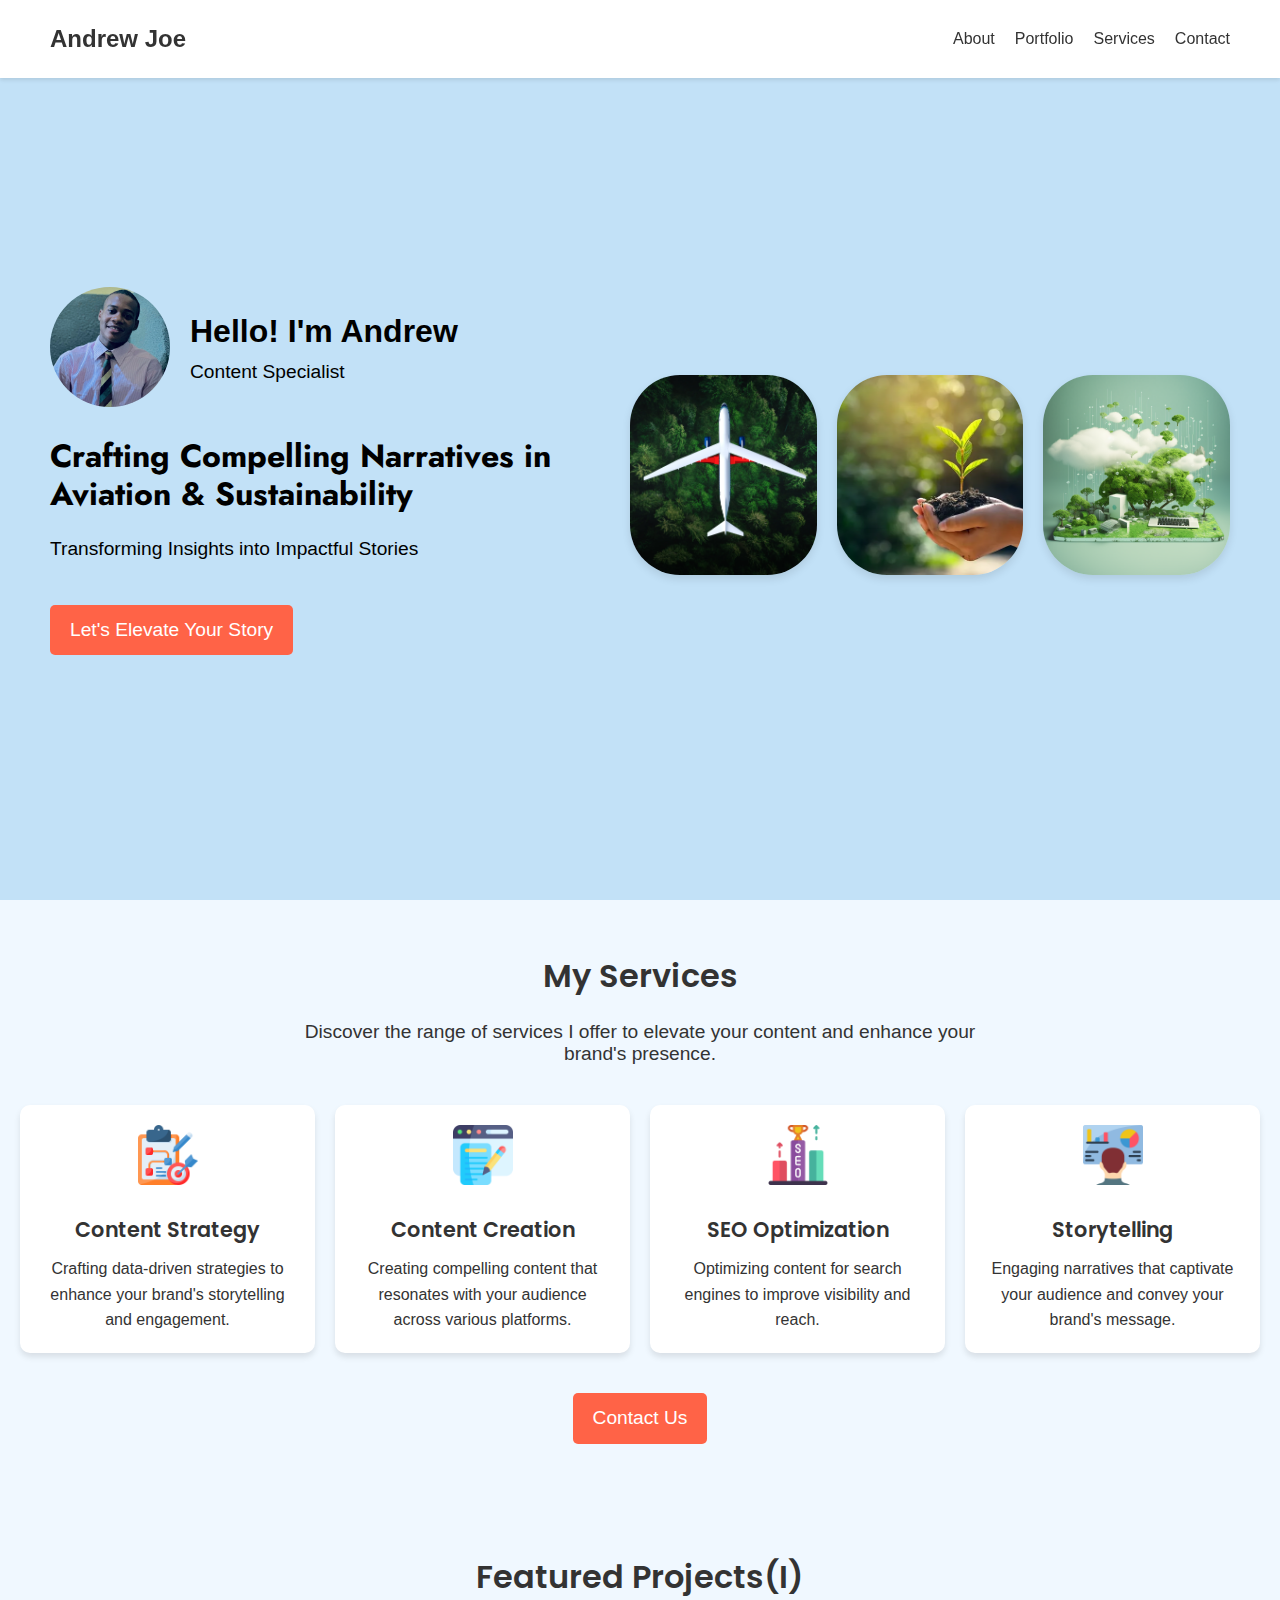
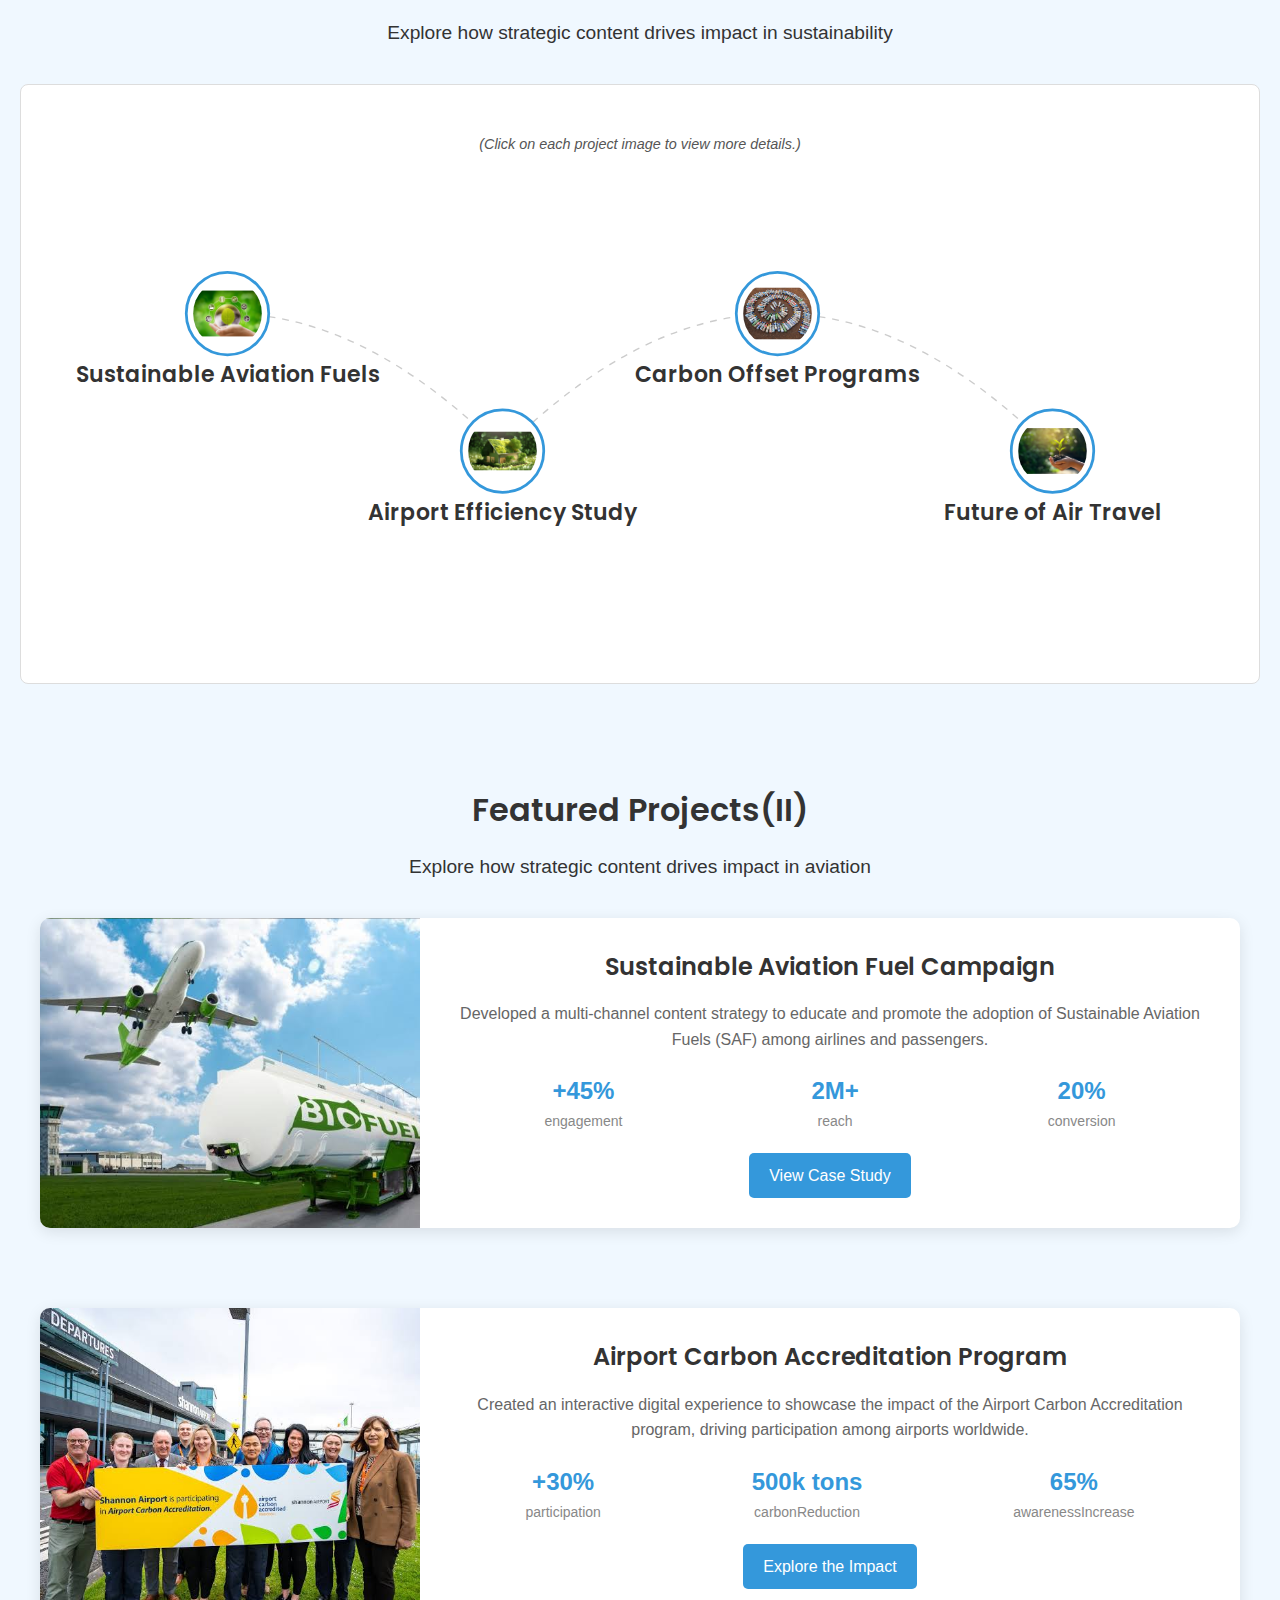
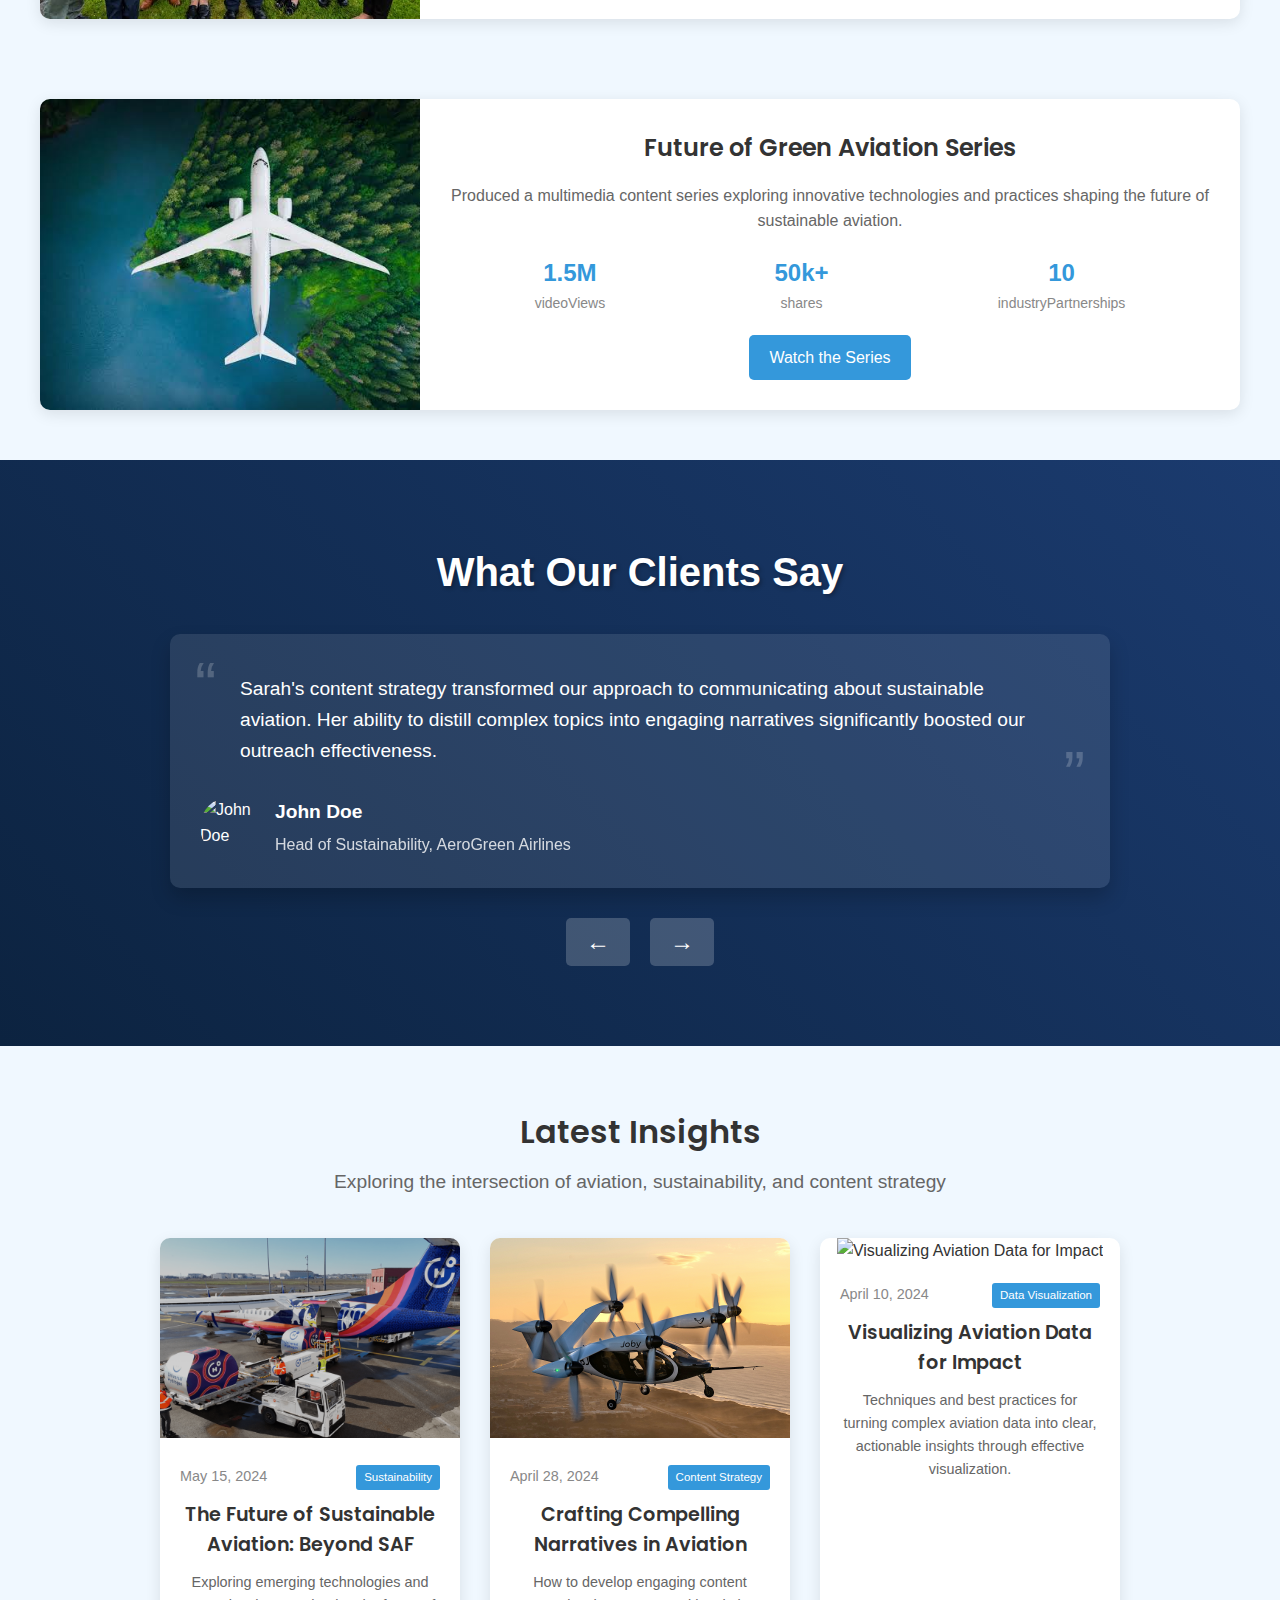
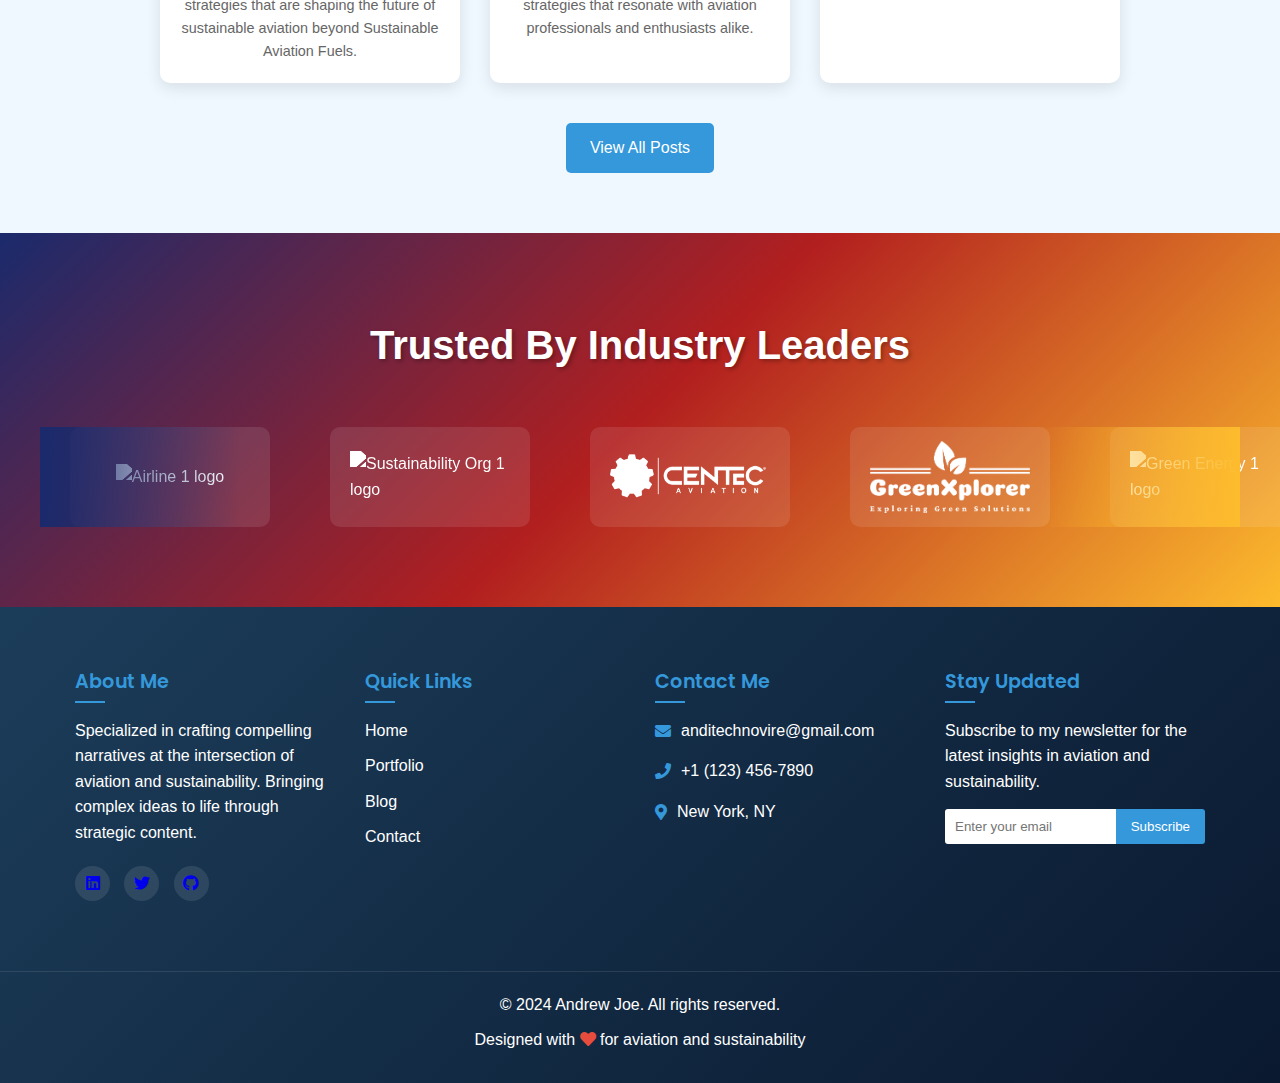
==== index.html @ 1d9b3e53 "okay" ====
<!DOCTYPE html>
<html lang="en">
<head>
  <meta charset="UTF-8">
  <meta name="viewport" content="width=device-width, initial-scale=1.0">
  <meta name="description" content="Portfolio website of a content specialist in aviation and environmental sustainability.">
  <title>Andrew Joe - Content Specialist</title>
  <link rel="stylesheet" href="Styles/Styles.css">
  <link rel="icon" href="favicon.icon" type="image/x-icon">
  <!-- Slick Carousel CSS -->
<link rel="stylesheet" type="text/css" href="https://cdn.jsdelivr.net/npm/slick-carousel@1.8.1/slick/slick.css"/>

<!-- Slick Carousel Theme CSS -->
<link rel="stylesheet" type="text/css" href="https://cdn.jsdelivr.net/npm/slick-carousel@1.8.1/slick/slick-theme.css"/>

<!-- jQuery (Slick depends on jQuery) -->
<script src="https://code.jquery.com/jquery-3.6.0.min.js"></script>

<!-- Slick Carousel JS -->
<script type="text/javascript" src="https://cdn.jsdelivr.net/npm/slick-carousel@1.8.1/slick/slick.min.js"></script>

<link rel="stylesheet" href="https://cdnjs.cloudflare.com/ajax/libs/font-awesome/5.15.3/css/all.min.css">
<link href="https://fonts.googleapis.com/css2?family=Playfair+Display:wght@700&family=Roboto:wght@300;400;700&display=swap" rel="stylesheet">
</head>
<body>
    <header>
        <nav class="navbar">
          <div class="logo"><a href="index.html" style="text-decoration: none; color: #333;">Andrew Joe</a></div>
          <div class="hamburger-menu" id="hamburger-menu">
            <span></span>
            <span></span>
            <span></span>
          </div>
          <ul class="nav-links" id="nav-links">
            <li><a href="about.html">About</a></li>
            <li><a href="#portfolio">Portfolio</a></li>
            <li><a href="#services">Services</a></li>
            <li><a href="Contact.html">Contact</a></li>
          </ul>
        </nav>
      </header>
  <main>
    <section id="hero" class="hero">
      <div class="hero-content">
        <div class="branding">
          <img src="images/profile-photo.jpg" alt="Andrew Joe" class="profile-photo">
          <div class="branding-text">
            <h1>Hello! I'm Andrew</h1>
            <p>Content Specialist</p>
          </div>
        </div>
        <h2>Crafting Compelling Narratives in Aviation &amp; Sustainability</h2>
        <p>Transforming Insights into Impactful Stories</p>
        <a href="#portfolio" class="cta-button">Let's Elevate Your Story</a>
      </div>
      <div class="hero-visuals">
        <div class="flip-container" id="flip1">
            <div class="flipper">
                <img src="images/ttbw-90-aerial-forest-16x9-2-no-logo_0.jpg" class="hero-image front" id="image1-front" alt="Aerial Forest">
                <img src="images/27_Joby_Aviation_Aircraft.jpg" class="hero-image back" id="image1-back" alt="Aerial Forest">
            </div>
        </div>
        <div class="flip-container" id="flip2">
            <div class="flipper">
                <img src="images/1b839d_33e82dfe540b4df4a48a3d022ef46b52~mv2.jpg" class="hero-image front" id="image2-front" alt="Aviation Illustration">
                <img src="images/greenaviation.jpg" class="hero-image back" id="image2-back" alt="Aviation Illustration">
            </div>
        </div>
        <div class="flip-container" id="flip3">
            <div class="flipper">
                <img src="images/agk42_environmentally_friendly_cloud_computing_c445230a-6d90-4702-a54d-d85725229995.png" class="hero-image front" id="image3-front" alt="Sustainability Illustration">
                <img src="images/images5.png" class="hero-image back" id="image3-back" alt="Sustainability Illustration">
            </div>
        </div>
    </div>
       
    <div class="hero-visuals-mobile">
        <div class="hero-carousel">
        <img src="images/ttbw-90-aerial-forest-16x9-2-no-logo_0.jpg" class="hero-image" alt="Aerial Forest">
        <img src="images/1b839d_33e82dfe540b4df4a48a3d022ef46b52~mv2.jpg" class="hero-image" alt="Aviation Illustration">
        <img src="images/agk42_environmentally_friendly_cloud_computing_c445230a-6d90-4702-a54d-d85725229995.png" class="hero-image" alt="Sustainability Illustration">
      </div>
    </div>
    </section>
   <!-- 
     <section id="about-me">
      <div class="about-container">
        <div class="about-image">
          <img src="images/profile-photo.jpg" alt="Your Name">
        </div>
        <div class="about-content">
          <h2>About Me</h2>
          <h3>Content Strategist specializing in Aviation & Sustainability</h3>
          <p class="intro">Crafting compelling narratives that elevate aviation brands and drive sustainable practices in the industry.</p>
          <div class="skills-container">
            <div class="skill">Content Strategy</div>
            <div class="skill">SEO Optimization</div>
            <div class="skill">Data Visualization</div>
            <div class="skill">Multimedia Production</div>
          </div>
          <p class="why-hire">With over a decade of experience in aviation content, I bring a unique blend of industry knowledge and creative storytelling. My strategies have helped airlines and aerospace companies increase engagement by up to 40% and drive measurable action towards sustainability goals.</p>
          <a href="about.html" class="learn-more-btn">Learn More</a>
        </div>
      </div>
    </section>
    -->
    <section class="services">
        <div class="services-intro">
          <h2>My Services</h2>
          <p class="sec-des">Discover the range of services I offer to elevate your content and enhance your brand's presence.</p>
        </div>
        <div class="service-grid">
          <div class="service-item">
            <div class="service-icon">
              <!-- Icon or image representing Content Strategy -->
              <img src="images/content strategy icon.png" alt="Content Strategy Icon">
            </div>
            <h3>Content Strategy</h3>
            <p>Crafting data-driven strategies to enhance your brand's storytelling and engagement.</p>
          </div>
          <div class="service-item">
            <div class="service-icon">
              <!-- Icon or image representing Content Creation -->
              <img src="images/content writing icon.png" alt="Content Creation Icon">
            </div>
            <h3>Content Creation</h3>
            <p>Creating compelling content that resonates with your audience across various platforms.</p>
          </div>
          <div class="service-item">
            <div class="service-icon">
              <!-- Icon or image representing SEO Optimization -->
              <img src="images/Seo icon.png" alt="SEO Optimization Icon">
            </div>
            <h3>SEO Optimization</h3>
            <p>Optimizing content for search engines to improve visibility and reach.</p>
          </div>
          <div class="service-item">
            <div class="service-icon">
              <!-- Icon or image representing Storytelling -->
              <img src="images/storytelling icon.png" alt="Storytelling Icon">
            </div>
            <h3>Storytelling</h3>
            <p>Engaging narratives that captivate your audience and convey your brand's message.</p>
          </div>
        </div>
        <div class="services-cta">
          <a href="contact.html" class="cta-button">Contact Us</a>
        </div>
      </section>
    <!--<div class="portfolio-filters">
      <button class="filter-btn active" data-category="all">All</button>
      <button class="filter-btn" data-category="content-strategy">Content Strategy</button>
      <button class="filter-btn" data-category="seo">SEO</button>
      <button class="filter-btn" data-category="visual-storytelling">Visual Storytelling</button>
    </div>-->
    
    <section id="featured-projects">
      <h2 class="main-heading">Featured Projects(I)</h2>
      <p class="sec-des">Explore how strategic content drives impact in sustainability</p>
      <div id="content-map">
      <p class="instruction">(Click on each project image to view more details.)</p>
        <!-- SVG will be inserted here via JavaScript -->
      </div>
      <div id="project-details" class="hidden">
        <div id="project-info">
          <h3 id="project-title"></h3>
          <p id="project-description"></p>
          <div id="project-stats"></div>
          <div id="project-excerpt"></div>
        </div>
        <img id="project-image" src="" alt="Project Image">
        <button id="close-details">&times;</button>
      </div>
    </section>
    <section id="featured-projects">
      <h2 class="main-heading">Featured Projects(II)</h2>
      <p class="sec-des">Explore how strategic content drives impact in aviation</p>
      <div class="infographic-showcase">
          <!-- Content will be dynamically inserted here -->
      </div>
  </section>
  <section id="client-testimonials">
    <h2>What Our Clients Say</h2>
    <div class="testimonial-carousel">
        <div class="testimonial-track">
            <!-- Testimonials will be dynamically inserted here -->
        </div>
    </div>
    <div class="carousel-controls">
        <button class="prev-btn">&larr;</button>
        <button class="next-btn">&rarr;</button>
    </div>
</section>
  <section id="blog-section">
    <h2>Latest Insights</h2>
    <p>Exploring the intersection of aviation, sustainability, and content strategy</p>
    <div class="blog-container">
      <!-- Blog posts will be dynamically inserted here -->
    </div>
    <a href="blog.html" class="view-all-btn">View All Posts</a>
  </section>
  <section id="trusted-by">
    <h2>Trusted By Industry Leaders</h2>
    <div class="trust-container">
        <div class="trust-slider">
            <!-- Logos will be dynamically inserted here -->
        </div>
    </div>
</section>
  <footer class="site-footer">
    <div class="footer-content">
      <div class="footer-section about">
        <h3>About Me</h3>
        <p>Specialized in crafting compelling narratives at the intersection of aviation and sustainability. Bringing complex ideas to life through strategic content.</p>
        <div class="social-links">
          <a href="#" class="social-icon"><i class="fab fa-linkedin"></i></a>
          <a href="#" class="social-icon"><i class="fab fa-twitter"></i></a>
          <a href="#" class="social-icon"><i class="fab fa-github"></i></a>
        </div>
      </div>
      <div class="footer-section quick-links">
        <h3>Quick Links</h3>
        <ul>
          <li><a href="#home">Home</a></li>
          <li><a href="#portfolio">Portfolio</a></li>
          <li><a href="#blog">Blog</a></li>
          <li><a href="#contact">Contact</a></li>
        </ul>
      </div>
      <div class="footer-section contact">
        <h3>Contact Me</h3>
        <p><i class="fas fa-envelope"></i> anditechnovire@gmail.com</p>
        <p><i class="fas fa-phone"></i> +1 (123) 456-7890</p>
        <p><i class="fas fa-map-marker-alt"></i> New York, NY</p>
      </div>
      <div class="footer-section newsletter">
        <h3>Stay Updated</h3>
        <p>Subscribe to my newsletter for the latest insights in aviation and sustainability.</p>
        <form class="newsletter-form">
          <input type="email" placeholder="Enter your email" required>
          <button type="submit">Subscribe</button>
        </form>
      </div>
    </div>
    <div class="footer-bottom">
      <p>&copy; 2024 Andrew Joe. All rights reserved.</p>
      <p>Designed with <i class="fas fa-heart"></i> for aviation and sustainability</p>
    </div>
  </footer>
  </main>
  <script src="Scripts/Hamburger.js"></script>
  <script src="Scripts/hero-visuals.js"></script>
  <script src="Scripts/Carousel.js"></script>
  <script src="Scripts/Filter.js"></script>
  <script src="Scripts/Portfolio.js"></script>
  <script src="Scripts/projects.js"></script>
  <script src="Scripts/blogsec.js"></script>
</body>
</html>
---- Styles/Styles.css ----
/* Font Imports */
@font-face {
    font-family: Jost-bold; 
    src: url('Jost-Bold.woff');
  }
  
  @font-face {
    font-family: Decalotype-Bold; 
    src: url('Decalotype-Bold.woff2');
  }
  @font-face {
    font-family: Helvetica; 
    src: url('helvetica.woff2');
  }
  @font-face {
    font-family: OpenSauceOne-Bold; 
    src: url('OpenSauceOne-Bold.woff');
  }
  @font-face {
    font-family: Poppins-semibold; 
    src: url('Poppins-SemiBold.ttf');
  }
  @font-face {
    font-family: 'Poppins Medium';
    src: url('65ffa83d68384b0aae865644_Poppins-Medium.ttf') format('truetype');
    font-weight: 500;
    font-style: normal;
    font-display: swap;
  }
  @font-face {
    font-family: Atlas-Grotesk-Bold-1; 
    src: url('Atlas-Grotesk-Bold-1.ttf');
  }

  @font-face {
    font-family: 'Poppins Regular';
    src: url('65ffa7f24e83ddea53c49ece_Poppins-Regular.ttf') format('truetype');
    font-weight: 400;
    font-style: normal;
    font-display: swap;
  }
  
  /* General Styles */
  * {
    margin: 0;
    padding: 0;
    box-sizing: border-box;
  }
  
  body {
    line-height: 1.6;
    color: #333;
    background-color: #f0f8ff;
    font-family: Arial;
  }
  
  /* Header Styles */
  .navbar {
    display: flex;
    justify-content: space-between;
    align-items: center;
    padding: 20px 50px;
    background: #fff;
    box-shadow: 0 2px 4px rgba(0, 0, 0, 0.1);
    position: fixed;
    width: 100%;
    top: 0;
    z-index: 1000;
  }
  
  .logo {
    font-size: 1.5rem;
    font-weight: bold;
    color: #333;
  }
  
  .nav-links {
    list-style: none;
    display: flex;
    gap: 20px;
  }
  
  .nav-links a {
    text-decoration: none;
    color: #333;
    font-size: 1rem;
    transition: color 0.3s;
  }
  
  .nav-links a:hover {
    color: #e74c3c;
  }
  
  /* Hero Section Styles */
  .hero {
    display: flex;
    align-items: center;
    justify-content: space-between;
    padding: 150px 50px 100px;
    background: #8bc6ed75;
    color: #000;
    min-height: 100vh;
    position: relative;
    overflow: hidden;
  }
  
  /*.hero::before {
    content: '';
    position: absolute;
    top: 0;
    left: 0;
    width: 100%;
    height: 100%;
    transform: translateZ(-1px) scale(1.5);
    z-index: -1;
  }
  */
  .hero-content {
    max-width: 600px;
  }
  
  .hero h2 {
    font-size: 2rem;
    margin-bottom: 20px;
    line-height: 1.2;
    font-family: Jost-Bold;
  }
  
  .hero p {
    font-size: 1.2rem;
    margin-bottom: 40px;
  }
  
  .cta-button {
    position: relative;
    display: inline-block;
    padding: 10px 20px;
    color: #fff;
    background-color: #ff6347;
    text-decoration: none;
    font-size: 1.2em;
    border-radius: 5px;
    overflow: hidden;
    transition: background-color 0.3s ease;
  }
  
  .cta-button:hover {
    background-color: #ff4500;
  }
  .cta-button::before {
    content: '';
    position: absolute;
    top: -50%;
    left: -50%;
    width: 200%;
    height: 200%;
    background: linear-gradient(45deg, rgba(255, 255, 255, 0.2), rgba(255, 255, 255, 0.5), rgba(255, 255, 255, 0.2));
    transform: translateX(-100%) rotate(45deg);
    transition: transform 0.5s ease-in-out;
  }
  
  .cta-button:hover::before {
    transform: translateX(100%) rotate(45deg);
  }
  .hero-visuals {
    position: relative;
    max-width: 600px;
    width: 100%;
    display: flex;
    align-items: center;
    justify-content: center;
    gap: 20px;
    perspective: 1000px;
}

.flip-container {
    position: relative;
    width: 100%;
    height: 200px;
    transition: transform 0.6s;
    transform-style: preserve-3d;
    cursor: pointer;
}

.flipper {
    position: relative;
    width: 100%;
    height: 100%;
    transform-style: preserve-3d;
    transition: transform 0.6s;
}

.hero-image {
    width: 100%;
    height: 100%;
    backface-visibility: hidden;
    object-fit: cover;
    border-radius: 50px;
    box-shadow: 0 4px 8px rgba(0, 0, 0, 0.1);
}

.front {
    position: absolute;
    top: 0;
    left: 0;
}

.back {
    position: absolute;
    top: 0;
    left: 0;
    transform: rotateY(180deg);
}

.flip-container.flip .flipper {
    transform: rotateY(180deg);
}

  .hero-visuals-mobile {
    position: relative;
    max-width: 600px;
    width: 100%;
    align-items: center;
    justify-content: center;
    gap: 20px;
    display: none;
  }
  
  /*.hero-image {
    max-width: 33%;
    height: 200px;
    transition: transform 0.5s ease-in-out, opacity 0.5s ease-in-out;
    object-fit: cover;
    border-radius: 10px;
    border-radius: 50px;
    box-shadow: 0 4px 8px rgba(0, 0, 0, 0.1);
  }*/
  
  .hero-image:hover {
    transform: scale(1.05);
    opacity: 0.9;
  }

  
  /* Branding Styles */
  .branding {
    display: flex;
    align-items: center;
    gap: 20px;
    margin-bottom: 30px;
  }
  
  .branding img {
    border-radius: 50%;
    width: 120px;
    height: 120px;
    object-fit: cover;
  }
  
  .branding h2, .branding h3 {
    margin: 0;
    line-height: 1.2;
  }
  
  .branding-text p {
    margin: 0;
  }
  
  /* Hamburger Menu Styling */
.hamburger-menu {
    display: none;
    flex-direction: column;
    gap: 5px;
    cursor: pointer;
    z-index: 1100; /* Ensure it's above other elements */
  }
  
  .hamburger-menu span {
    display: block;
    width: 25px;
    height: 3px;
    background: #333;
    transition: 0.3s;
  }
  
  /* Responsive Styles */
  @media (max-width: 767px) {
    .hamburger-menu {
      display: flex;
    }
  
  
    .nav-links {
      display: none;
      flex-direction: column;
      gap: 10px;
      position: absolute;
      top: 40px;
      right: 0;
      width: 200px;
      background: #fff;
      box-shadow: 0 2px 4px rgba(0, 0, 0, 0.1);
      padding: 10px;
      transition: transform 0.3s ease-in-out;
      transform: translateX(100%);
    }
  
    .nav-links.active {
      display: flex;
      transform: translateX(0);
    }
    .navbar {
      padding: 10px 20px;
  }

  .logo {
      font-size: 1.2rem;
  }
  }

  /* Hero Visuals 
.hero-visuals {
    position: relative;
    max-width: 100%;
    overflow: hidden;
    margin-top: 20px;
  }*/
  
  .hero-carousel {
    width: 100%;
  }
  
  /*  .hero-image {
    width: 100%;
    height: auto;
  } */
  
  /* Slick Carousel Customization */
  .slick-prev, .slick-next {
    position: absolute;
    top: 50%;
    transform: translateY(-50%);
    background-color: rgba(0, 0, 0, 0.5);
    border: none;
    color: white;
    font-size: 1.5rem;
    cursor: pointer;
  }
  
  .slick-prev {
    left: 10px;
  }
  
  .slick-next {
    right: 10px;
  }
  
/* Mobile View */
@media (max-width: 1278px) {
    /* Hero Section Styles */
    .hero {
      display: flex;
      flex-direction: column;
      align-items: center;
      padding: 100px 20px 20px;  /* Adjust padding for better spacing */
      min-height: auto;
    }

    #contact-section {
      padding: 50px 0px 20px !important;
    }
  
    .branding {
      flex-direction: column;
      align-items: center;
      text-align: center;
      margin-bottom: 0%;
      gap: 10px;
    }
  
    .profile-photo {
      width: 150px; /* Adjust size as needed */
      height: 150px;
      /*margin-bottom: 20px;  Space between profile photo and text */
    }
  
    .hero-content {
      max-width: 100%;
      text-align: center;
    }
  
    .hero h2 {
      font-size: 1.8rem;
      margin-bottom: 15px;
    }
  
    .hero p {
      font-size: 1rem;
      margin-bottom: 30px;
    }
    .hero-visuals {
      width: 100%;
      margin-top: 20px;
    }
  
    .hero-image {
      max-width: 100%;
     /* height: auto;*/
      margin-bottom: 10px; /* Space between images */
    }
    .hero-carousel {
      width: 100%;
      max-width: 350px; /* Adjust max-width as needed */
      margin-top: 20px;
    }
  
    .hero-carousel img {
      width: 100%;
      border-radius: 10px;
      height: 213px; /* Set a fixed height */
      overflow: hidden; /* Hide overflowing content */
    }
  }

  @media (max-width: 710px) {
    .hero-visuals {
      display: none;
    }

    .hero-visuals-mobile {
      display: flex;
  }
  }

 /* #about-me { 
    padding: 80px 20px;
    background: white;
    display: none;
  }
  
  .about-container {
    max-width: 1200px;
    margin: 0 auto;
    display: flex;
    align-items: center;
    gap: 50px;
  }
  
  .about-image {
    flex: 1;
    text-align: center;
  }
  
  .about-image img {
    width: 100%;
    max-width: 400px;
    border-radius: 10px;
    box-shadow: 0 10px 30px rgba(0, 0, 0, 0.1);
    transition: transform 0.3s ease;
  }
  
  .about-image img:hover {
    transform: scale(1.05);
  }
  
  .about-content {
    flex: 2;
  }
  */
  

  
  
  .intro {
    font-size: 1.2em;
    color: #555;
    margin-bottom: 20px;
    line-height: 1.6;
  }
  
  .skills-container {
    display: flex;
    flex-wrap: wrap;
    gap: 10px;
    margin-bottom: 20px;
  }
  
  .skill {
    background-color: #e1f0fa;
    color: black;
    padding: 5px 15px;
    border-radius: 20px;
    font-size: 0.9em;
  }
  
  .why-hire {
    color: #666;
    margin-bottom: 30px;
    line-height: 1.6;
  }
  
  .learn-more-btn {
    display: inline-block;
    background-color: #2c3e50;
    color: white;
    padding: 12px 24px;
    border-radius: 5px;
    text-decoration: none;
    transition: background-color 0.3s ease;
  }
  
  .learn-more-btn:hover {
    background-color: #34495e;
  }

  
 /* @media (max-width: 768px) {
    .about-container {
      flex-direction: column;
    }
  
    .about-image {
      margin-bottom: 30px;
    }
  }
  */


  /* General Styles */
.services {
    background-color: #f0f8ff;
    padding: 50px 20px;
    text-align: center;
    color: #333;
  }
  
  .services h2 {
    font-size: 2em;
    margin-bottom: 20px;
    font-family: 'Poppins-SemiBold';
  }
  
  .sec-des {
    font-size: 1.2em;
    margin-bottom: 40px;
    max-width: 700px;
    margin-left: auto;
    margin-right: auto;
    line-height: normal;
  }

  .services-intro p {
    font-family: Arial, Helvetica, sans-serif !important;
  }
  
  /* Service Grid */
  .service-grid {
    display: grid;
    grid-template-columns: repeat(auto-fit, minmax(250px, 1fr));
    gap: 20px;
  }
  
  .service-item {
    background-color: #fff;
    border-radius: 10px;
    padding: 20px;
    box-shadow: 0 4px 6px rgba(0, 0, 0, 0.1);
    transition: transform 0.3s;
  }
  
  .service-item:hover {
    transform: translateY(-10px);
  }
  
  .service-icon img {
    width: 60px;
    height: 60px;
    margin-bottom: 20px;
  }
  
  .service-item h3 {
    font-size: 1.3em;
    margin-bottom: 10px;
    font-family: 'Poppins-semibold';
  }
  
  .service-item p {
    font-size: 1em;
    margin-bottom: 0;
  }
  
  /* Call to Action */
  .services-cta {
    margin-top: 40px;
  }

  /* Portfolio Section Styling */
.portfolio-section {
  padding: 60px 20px;
  background-color: #f9f9f9;
}

.section-title {
  text-align: center;
  font-size: 2.5em;
  margin-bottom: 40px;
}

/* Filter Bar Styling */
.portfolio-filters {
  text-align: center;
  margin-bottom: 30px;
}

.filter-btn {
  background: none;
  border: 1px solid #333;
  padding: 10px 20px;
  margin: 5px;
  cursor: pointer;
  transition: background-color 0.3s;
}

.filter-btn.active, .filter-btn:hover {
  background-color: #333;
  color: #fff;
}

.Featured-p {
    font-size: 1.2em;
    font-family: 'Poppins-semibold';
    color: #555;
}
#content-map {
  width: 100%;
  height: 600px;
  position: relative;
}

#content-map svg {
  width: 100%;
  height: 100%;
}

.map-node {
  cursor: pointer;
  transition: all 0.3s ease;
}

.map-node:hover {
  transform: scale(1.2);
}

.flight-path {
  stroke-dasharray: 5, 5;
  animation: dash 20s linear infinite;
}

@keyframes dash {
  to {
    stroke-dashoffset: 1000;
  }
}

#project-details {
  position: absolute;
  top: 50%;
  left: 50%;
  transform: translate(-50%, -50%);
  background: white;
  padding: 20px;
  border-radius: 10px;
  box-shadow: 0 0 20px rgba(0,0,0,0.2);
  max-width: 800px;
  width: 90%;
  display: flex;
}

#project-details.hidden {
  display: none;
}

#project-info {
  flex: 1;
  padding-right: 20px;
}

#project-image {
  flex: 1;
  max-width: 50%;
  object-fit: cover;
  border-radius: 5px;
}
#close-details {
  position: absolute;
  top: 10px;
  right: 10px;
  background: none;
  border: none;
  font-size: 24px;
  cursor: pointer;
}
@media (max-width: 768px) {
  #content-map {
    height: 400px;
    padding: 1em;
  }
  
  #project-details {
    flex-direction: column;
  }

  #project-image {
    max-width: 100%;
    margin-top: 20px;
  }
  .Featured-p{
    font-size: 15px;
  }
}


.instruction {
  text-align: center;
  font-style: italic;
  margin-bottom: 20px;
  color: #555;
  font-size: 0.9em;
}

#featured-projects {
  padding: 50px 20px;
  background-color: #f0f8ff;
  font-family: 'Arial', sans-serif;
  text-align: center;
  position: relative;
}

.infographic-showcase {
  max-width: 1200px;
  margin: 0 auto;
  display: flex;
  flex-direction: column;
  gap: 80px;
}

.project-item {
  background-color: white;
  border-radius: 10px;
  box-shadow: 0 4px 15px rgba(0,0,0,0.1);
  overflow: hidden;
  display: flex;
  transition: transform 0.3s ease;
}

.project-item:hover {
  transform: translateY(-5px);
}

.project-image {
  flex: 1;
  min-height: 300px;
  background-size: cover;
  background-position: center;
}

.project-content {
  flex: 2;
  padding: 30px;
}

.project-title {
  font-size: 24px;
  color: #333;
  margin-bottom: 15px;
  font-family: 'Poppins-semibold';
}

.project-description {
  font-size: 16px;
  color: #666;
  margin-bottom: 20px;
}

.project-stats {
  display: flex;
  justify-content: space-around;
  margin-bottom: 20px;
}

.stat-item {
  text-align: center;
}

.stat-value {
  font-size: 24px;
  font-weight: bold;
  color: #3498db;
}

.stat-label {
  font-size: 14px;
  color: #888;
}

.project-cta {
  display: inline-block;
  padding: 10px 20px;
  background-color: #3498db;
  color: white;
  text-decoration: none;
  border-radius: 5px;
  transition: background-color 0.3s ease;
}

.project-cta:hover {
  background-color: #2980b9;
}

@media (max-width: 768px) {
  .project-item {
      flex-direction: column;
  }
  
  .project-image {
      min-height: 200px;
  }
}
.main-heading {
  font-size: 2em;
    margin-bottom: 20px;
    text-align: center;
    font-family: 'Poppins-semibold';
}
#content-map {
  padding: 3rem 1rem 0;
  border: 1px solid #ddd;
  border-radius: 8px;
  background-color: #fff;
}
#blog-section {
  background-color: #f0f8ff;
  padding: 60px 20px;
  text-align: center;
}

#blog-section h2 {
  font-size: 2em;
  color: #333;
  margin-bottom: 10px;
  font-family: 'Poppins-semibold';
}

#blog-section > p {
  color: #666;
  margin-bottom: 40px;
  font-size: 1.2em;
}

.blog-container {
  display: flex;
  justify-content: center;
  gap: 30px;
  flex-wrap: wrap;
  margin-bottom: 40px;
}

.blog-post {
  background: white;
  border-radius: 10px;
  box-shadow: 0 5px 15px rgba(0,0,0,0.1);
  overflow: hidden;
  width: 300px;
  transition: transform 0.3s ease;
}

.blog-post:hover {
  transform: translateY(-5px);
}

.blog-post img {
  width: 100%;
  height: 200px;
  object-fit: cover;
}

.blog-content {
  padding: 20px;
}

.blog-meta {
  display: flex;
  justify-content: space-between;
  color: #888;
  font-size: 0.9em;
  margin-bottom: 10px;
}
h3#project-title {
  font-family: 'Poppins-semibold';
}
text{
  font-family: 'Poppins-semibold';;
}

.blog-category {
  background-color: #3498db;
  color: white;
  padding: 3px 8px;
  border-radius: 3px;
  font-size: 0.8em;
}

.blog-post h3 {
  font-size: 1.2em;
  color: #333;
  margin-bottom: 10px;
  font-family: 'Poppins-semibold';
}

.blog-post p {
  color: #666;
  font-size: 0.9em;
  line-height: 1.6;
}

.view-all-btn {
  display: inline-block;
  background-color: #3498db;
  color: white;
  padding: 12px 24px;
  border-radius: 5px;
  text-decoration: none;
  transition: background-color 0.3s ease;
}

.view-all-btn:hover {
  background-color: #2980b9;
}

@media (max-width: 768px) {
  .blog-container {
    flex-direction: column;
    align-items: center;
  }

  .blog-post {
    width: 100%;
    max-width: 400px;
  }
  .main-heading{
    font-size: 1.5em;
  }
}
.site-footer {
  background: linear-gradient(135deg, #1c3d5a, #0a192f);
  color: #fff;
  padding: 60px 0 20px;
  font-family: 'Arial', sans-serif;
}

.footer-content {
  display: flex;
  flex-wrap: wrap;
  justify-content: space-between;
  max-width: 1200px;
  margin: 0 auto;
  padding: 0 20px;
}

.footer-section {
  flex: 1;
  margin-bottom: 30px;
  min-width: 200px;
  padding: 0 15px;
}

.footer-section h3 {
  color: #3498db;
  font-size: 1.2em;
  margin-bottom: 20px;
  position: relative;
  font-family: 'Poppins-semibold';
}

.footer-section h3::after {
  content: '';
  position: absolute;
  left: 0;
  bottom: -5px;
  width: 30px;
  height: 2px;
  background-color: #3498db;
}

.footer-section p {
  line-height: 1.6;
  margin-bottom: 15px;
}

.social-links {
  margin-top: 20px;
}

.social-icon {
  display: inline-block;
  width: 35px;
  height: 35px;
  background-color: rgba(255,255,255,0.1);
  text-align: center;
  line-height: 35px;
  border-radius: 50%;
  margin-right: 10px;
  transition: all 0.3s ease;
}

.social-icon:hover {
  background-color: #3498db;
  transform: translateY(-3px);
}

.quick-links ul {
  list-style-type: none;
  padding: 0;
}

.quick-links ul li {
  margin-bottom: 10px;
}

.quick-links ul li a {
  color: #fff;
  text-decoration: none;
  transition: color 0.3s ease;
}

.quick-links ul li a:hover {
  color: #3498db;
}

.contact p {
  display: flex;
  align-items: center;
}

.contact p i {
  margin-right: 10px;
  color: #3498db;
}

.newsletter-form {
  display: flex;
  margin-top: 15px;
}

.newsletter-form input {
  flex-grow: 1;
  padding: 10px;
  border: none;
  border-radius: 3px 0 0 3px;
  width: 100%;
}

.newsletter-form button {
  padding: 10px 15px;
  background-color: #3498db;
  color: #fff;
  border: none;
  border-radius: 0 3px 3px 0;
  cursor: pointer;
  transition: background-color 0.3s ease;
}

.newsletter-form button:hover {
  background-color: #2980b9;
}

.footer-bottom {
  text-align: center;
  padding-top: 20px;
  margin-top: 40px;
  border-top: 1px solid rgba(255,255,255,0.1);
}

.footer-bottom p {
  margin-bottom: 10px;
}

.footer-bottom .fa-heart {
  color: #e74c3c;
}

@media (max-width: 768px) {
  .footer-content {
    flex-direction: column;
  }
  #content-map {
    padding: 1em;
  }
  
  .footer-section {
    margin-bottom: 30px;
  }
}
@media (max-width: 480px) {
  #content-map {
    height: 300px;
    
  }
  .sec-des {
    font-size: 1em;
  }
  
  #content-map svg text {
    font-size: 10px;
  }
  #blog-section > p{
    font-size: 1em;
  }
}
@media (max-width: 768px) {
  #content-map svg {
    display: none; /* Hide the SVG map on mobile */
  }

  #content-map {
    height: auto;
  }

  .mobile-project-list {
    display: flex;
    flex-direction: column;
    gap: 20px;
    padding: 20px;
  }

  .mobile-project-item {
    background-color: white;
    border-radius: 10px;
    box-shadow: 0 2px 10px rgba(0,0,0,0.1);
    overflow: hidden;
  }

  .mobile-project-image {
    width: 100%;
    height: 200px;
    object-fit: cover;
  }

  .mobile-project-info {
    padding: 15px;
  }

  .mobile-project-title {
    font-size: 18px;
    margin-bottom: 10px;
  }

  .mobile-project-description {
    font-size: 14px;
  }

  #project-details {
    position: fixed;
    top: 0;
    left: 0;
    right: 0;
    bottom: 0;
    transform: none;
    width: 100%;
    height: 100%;
    max-width: none;
    overflow-y: auto;
    flex-direction: column;
    background-color: rgba(255, 255, 255, 0.95);
    z-index: 1000;
  }

  #project-image {
    max-width: 100%;
    height: 200px;
    object-fit: cover;
  }

  #project-info {
    padding: 20px;
    overflow-y: auto;
    flex-grow: 1;
  }

  #close-details {
    position: fixed;
    top: 10px;
    right: 10px;
    background-color: rgba(0, 0, 0, 0.5);
    color: white;
    border: none;
    border-radius: 50%;
    width: 40px;
    height: 40px;
    font-size: 24px;
    display: flex;
    align-items: center;
    justify-content: center;
    cursor: pointer;
    z-index: 1001;
  }
}

#trusted-by {
  background: linear-gradient(135deg, #1a2a6c, #b21f1f, #fdbb2d);
  padding: 80px 0;
  overflow: hidden;
}

#trusted-by h2 {
  text-align: center;
  color: #fff;
  font-size: 2.5rem;
  margin-bottom: 50px;
  text-shadow: 2px 2px 4px rgba(0,0,0,0.3);
}

.trust-container {
  max-width: 1200px;
  margin: 0 auto;
  position: relative;
}

.trust-slider {
  display: flex;
  animation: slide 30s linear infinite;
}

.trust-logo {
  flex: 0 0 200px;
  height: 100px;
  margin: 0 30px;
  background-color: rgba(255, 255, 255, 0.1);
  border-radius: 10px;
  display: flex;
  align-items: center;
  justify-content: center;
  transition: transform 0.3s ease, box-shadow 0.3s ease;
}

.trust-logo:hover {
  transform: translateY(-10px);
  box-shadow: 0 10px 20px rgba(0,0,0,0.2);
}

.trust-logo img {
  max-width: 80%;
  max-height: 80%;
  filter: brightness(0) invert(1);
  transition: filter 0.3s ease;
}

.trust-logo:hover img {
  filter: none;
}

@keyframes slide {
  0% {
      transform: translateX(0);
  }
  100% {
      transform: translateX(-50%);
  }
}

/* Add a gradient overlay to create a fading effect on the sides */
.trust-container::before,
.trust-container::after {
  content: "";
  position: absolute;
  top: 0;
  width: 200px;
  height: 100%;
  z-index: 2;
}

.trust-container::before {
  left: 0;
  background: linear-gradient(to right, #1a2a6c, transparent);
}

.trust-container::after {
  right: 0;
  background: linear-gradient(to left, #fdbb2d, transparent);
}

@media (max-width: 768px) {
  #trusted-by {
      padding: 60px 0;
  }

  #trusted-by h2 {
      font-size: 2rem;
  }

  .trust-logo {
      flex: 0 0 150px;
      height: 75px;
      margin: 0 20px;
  }
}
/* Blinking animation for delayed status */
p.instruction {
  animation: blink 1.5s infinite;
}

@keyframes blink {
  0%, 50%, 100% {
    opacity: 1;
  }
  25%, 75% {
    opacity: 0.5;
  }
}

#client-testimonials {
  background: linear-gradient(45deg, #0c2340, #1b3b6f);
  padding: 80px 0;
  color: #fff;
}

#client-testimonials h2 {
  text-align: center;
  font-size: 2.5rem;
  /*margin-bottom: 50px;*/
  text-shadow: 2px 2px 4px rgba(0,0,0,0.3);
}

.testimonial-carousel {
  max-width: 1000px;
  margin: 0 auto;
  overflow: hidden;
}

.testimonial-track {
  display: flex;
  transition: transform 0.5s ease;
}

.testimonial-item {
  flex: 0 0 100%;
  padding: 30px;
  box-sizing: border-box;
}

.testimonial-content {
  background: rgba(255, 255, 255, 0.1);
  border-radius: 10px;
  padding: 30px;
  position: relative;
  box-shadow: 0 10px 20px rgba(0,0,0,0.2);
}

.testimonial-text {
  font-size: clamp(1rem, 2.5vw, 1.2rem);
  line-height: 1.6;
  margin-bottom: 20px;
  position: relative;
  padding: 10px 40px;
}

.testimonial-text::before,
.testimonial-text::after {
  font-size: 4rem;
  line-height: 1;
  position: absolute;
  color: rgba(255, 255, 255, 0.2);
}

.testimonial-text::before {
  content: '\201C';
  top: -10px;
  left: -5px;
}

.testimonial-text::after {
  content: '\201D';
  bottom: -30px;
  right: -5px;
}

.client-info {
  display: flex;
  align-items: center;
  margin-top: 20px;
}

.client-image {
  width: 60px;
  height: 60px;
  border-radius: 50%;
  margin-right: 15px;
  object-fit: cover;
}

.client-details h4 {
  margin: 0;
  font-size: clamp(1rem, 2vw, 1.2rem);
}

.client-details p {
  margin: 5px 0 0;
  opacity: 0.8;
  font-size: clamp(0.8rem, 1.8vw, 1rem);
}

.carousel-controls {
  display: flex;
  justify-content: center;
  /*margin-top: 30px;*/
}

.carousel-controls button {
  background: rgba(255, 255, 255, 0.2);
  border: none;
  color: #fff;
  font-size: 1.5rem;
  padding: 10px 20px;
  margin: 0 10px;
  cursor: pointer;
  border-radius: 5px;
  transition: background 0.3s ease;
}

.carousel-controls button:hover {
  background: rgba(255, 255, 255, 0.3);
}

@media (max-width: 768px) {
  #client-testimonials {
      padding: 60px 0;
  }

  #client-testimonials h2 {
      font-size: 2rem;
  }

  .testimonial-content {
      padding: 20px;
  }

  .testimonial-text {
      padding: 5px 30px;
  }

  .testimonial-text::before,
  .testimonial-text::after {
      font-size: 3rem;
  }

  .testimonial-text::before {
      top: -5px;
      left: -5px;
  }

  .testimonial-text::after {
      bottom: -20px;
      right: -5px;
  }

  .client-image {
      width: 50px;
      height: 50px;
  }
}

@media (max-width: 480px) {
  .testimonial-content {
      padding: 15px;
  }

  .testimonial-text {
      padding: 5px 25px;
  }

  .testimonial-text::before,
  .testimonial-text::after {
      font-size: 2.5rem;
  }

  .testimonial-text::before {
      top: -5px;
      left: -5px;
  }

  .testimonial-text::after {
      bottom: -15px;
      right: -5px;
  }

  .client-image {
      width: 40px;
      height: 40px;
  }
}
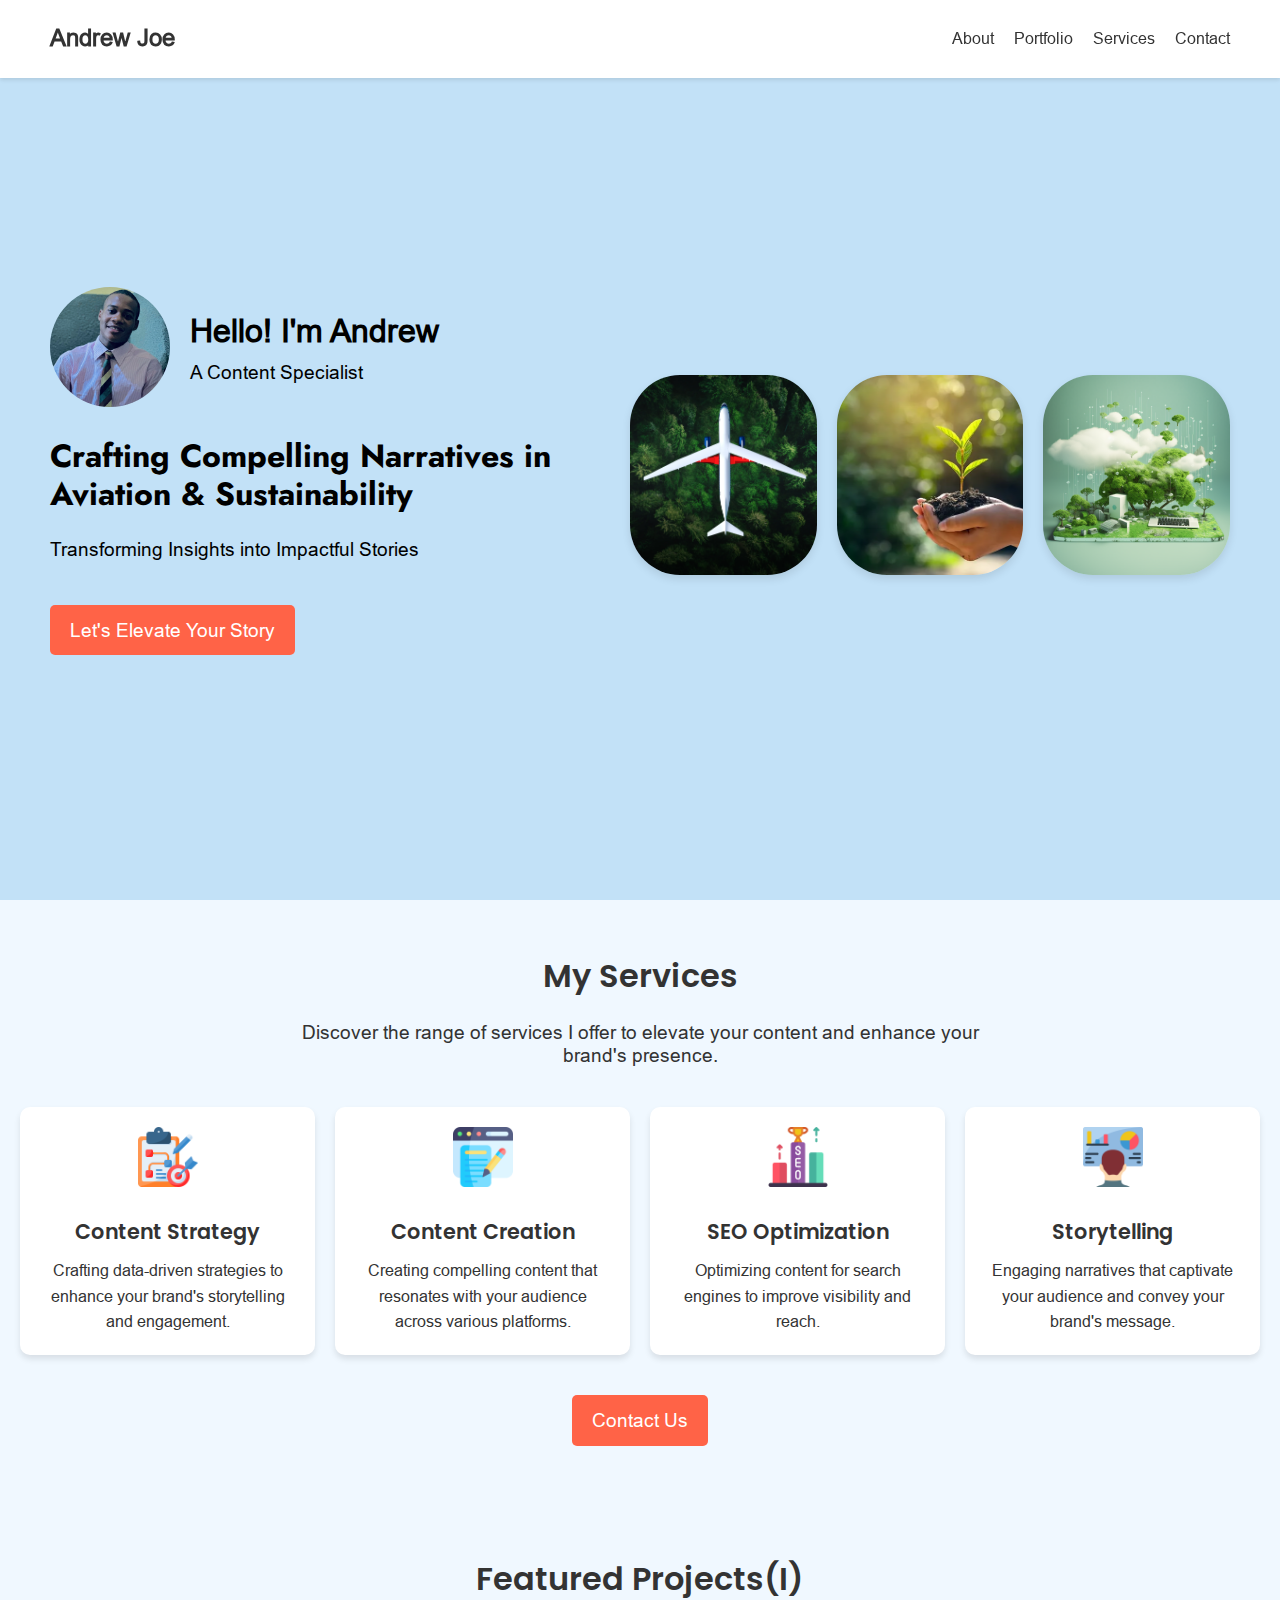
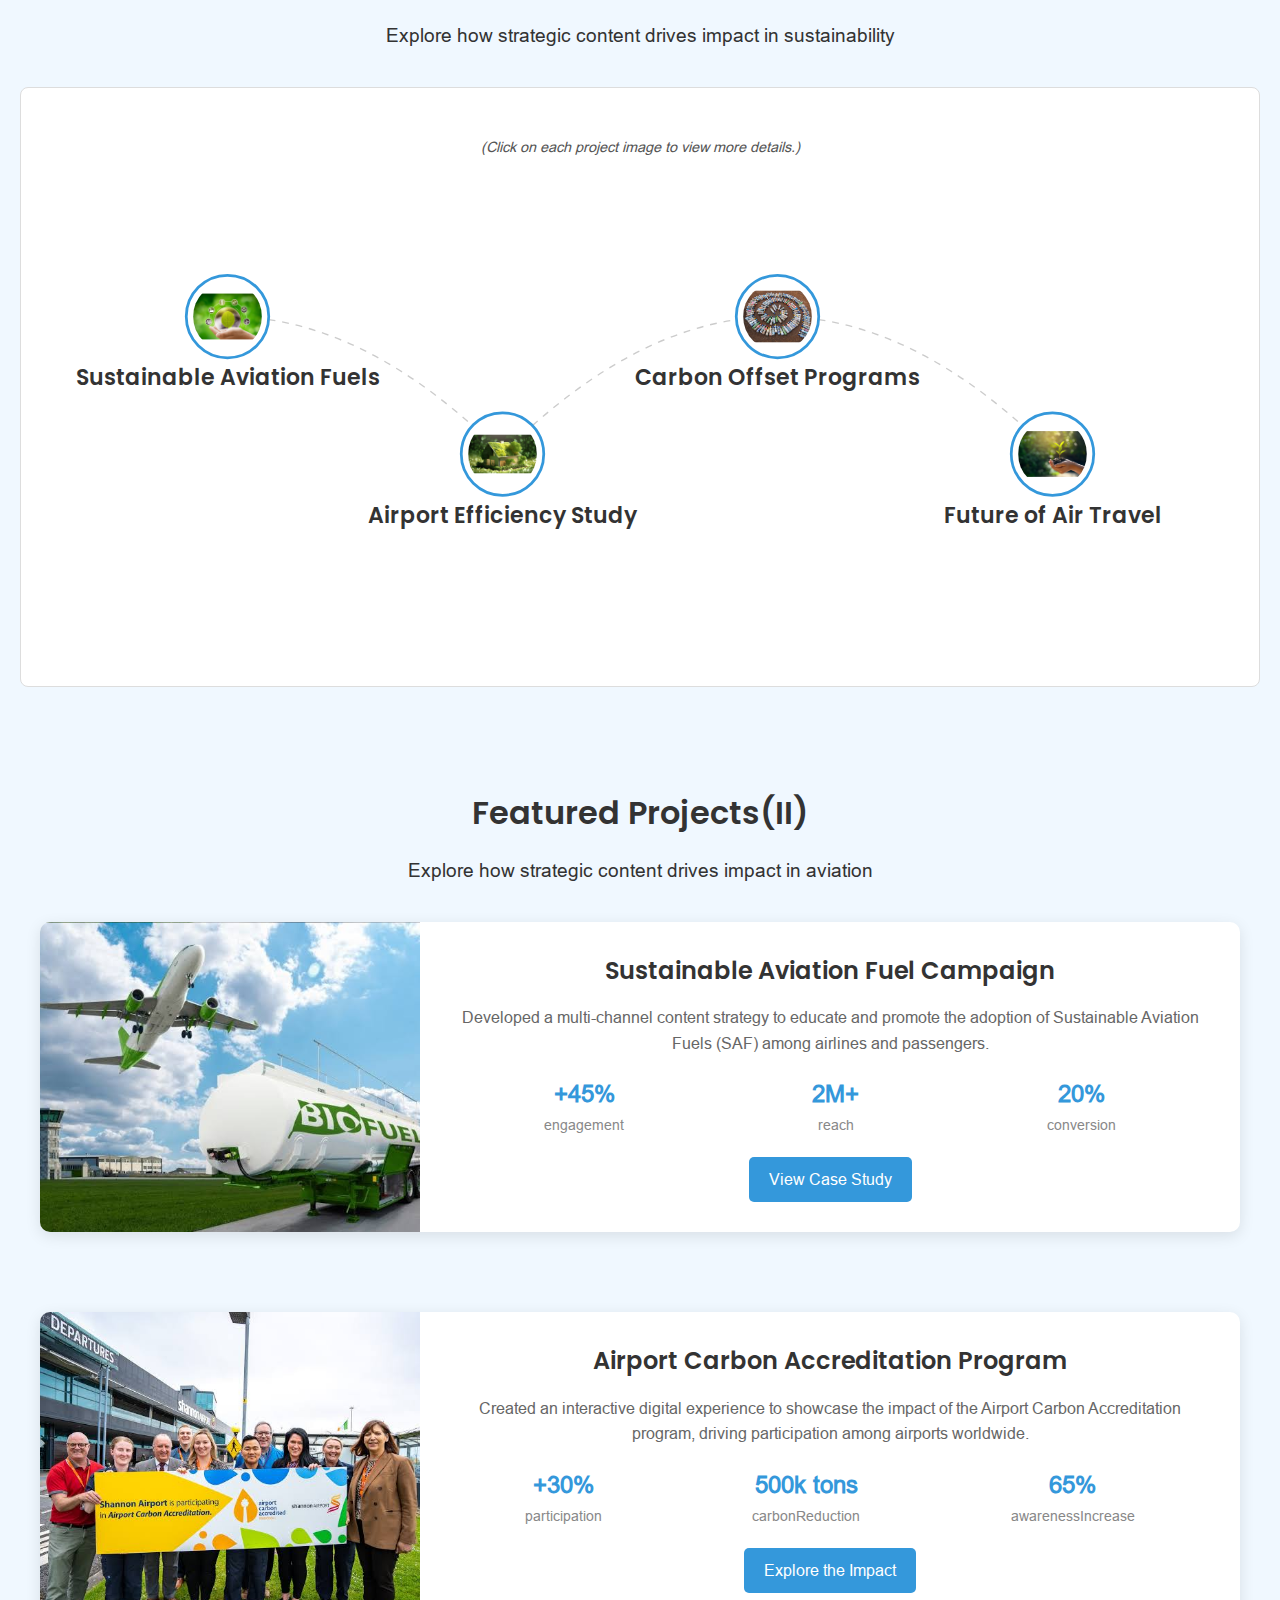
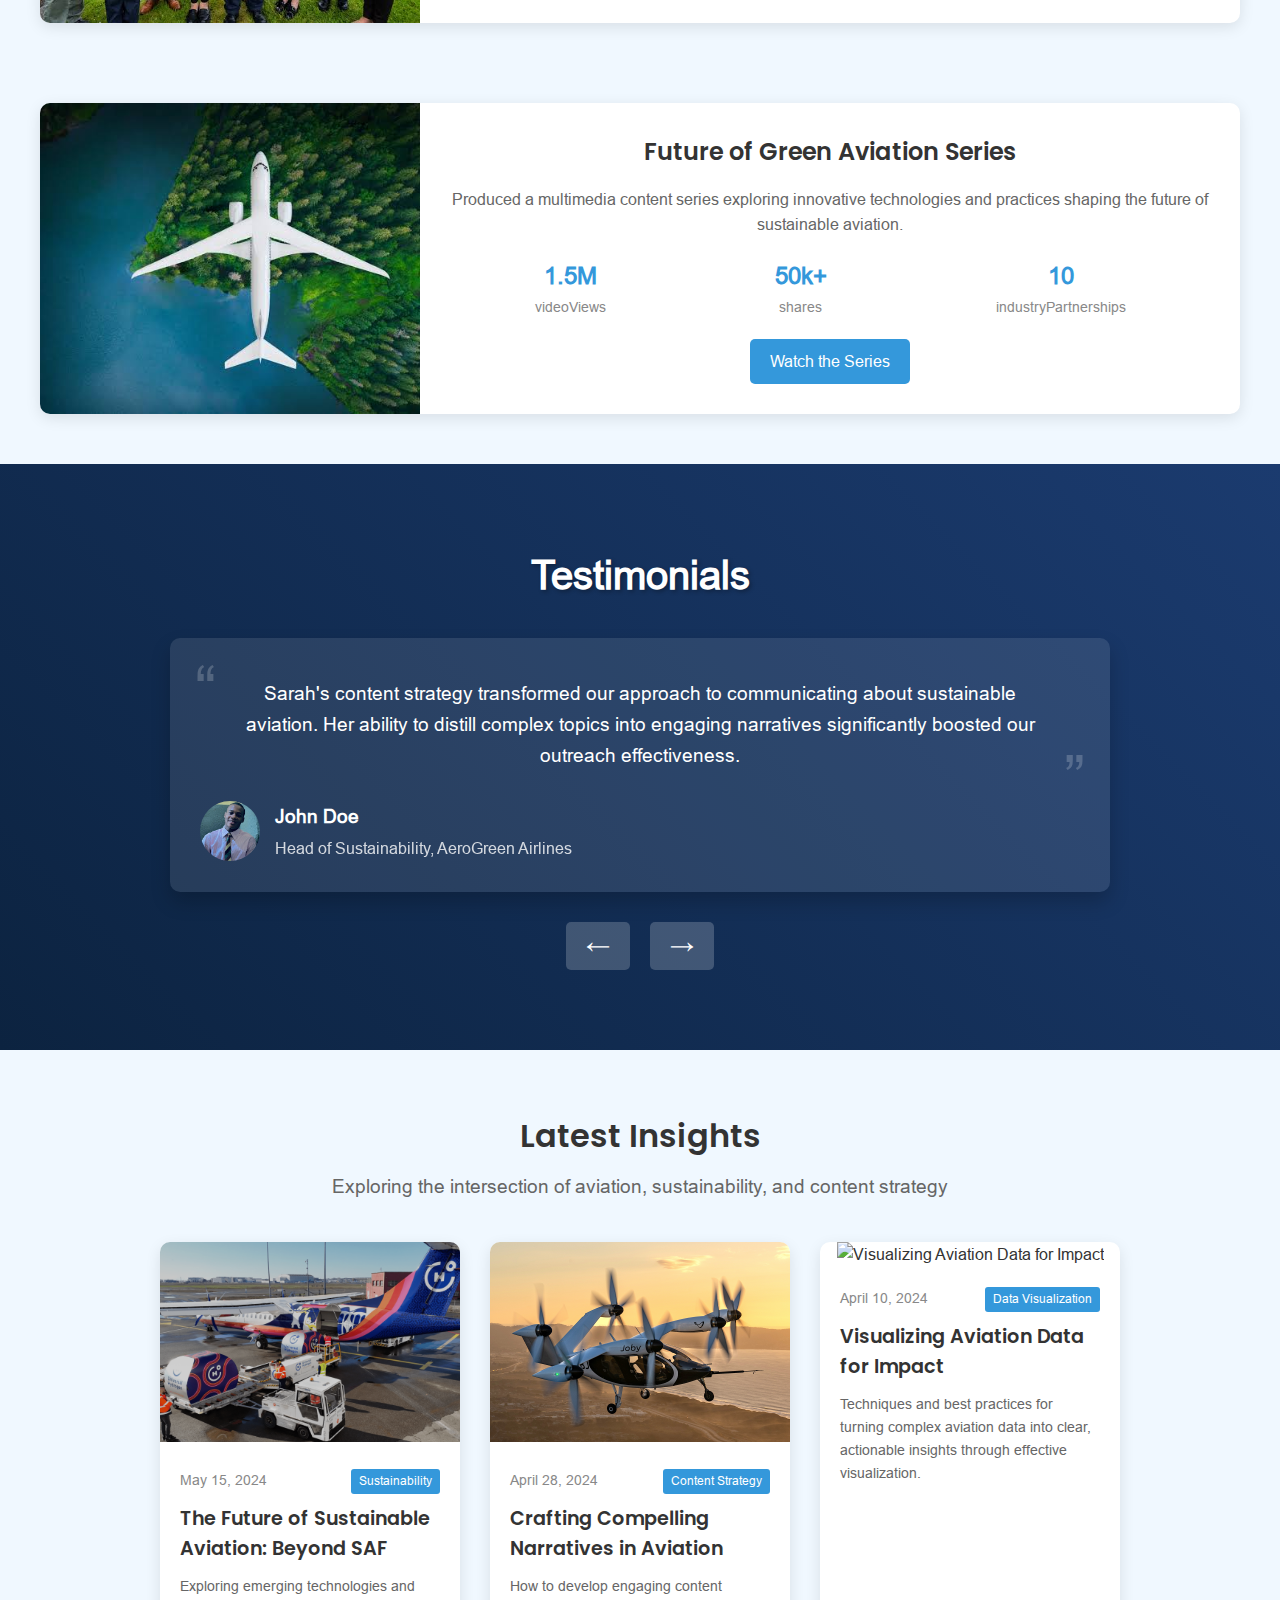
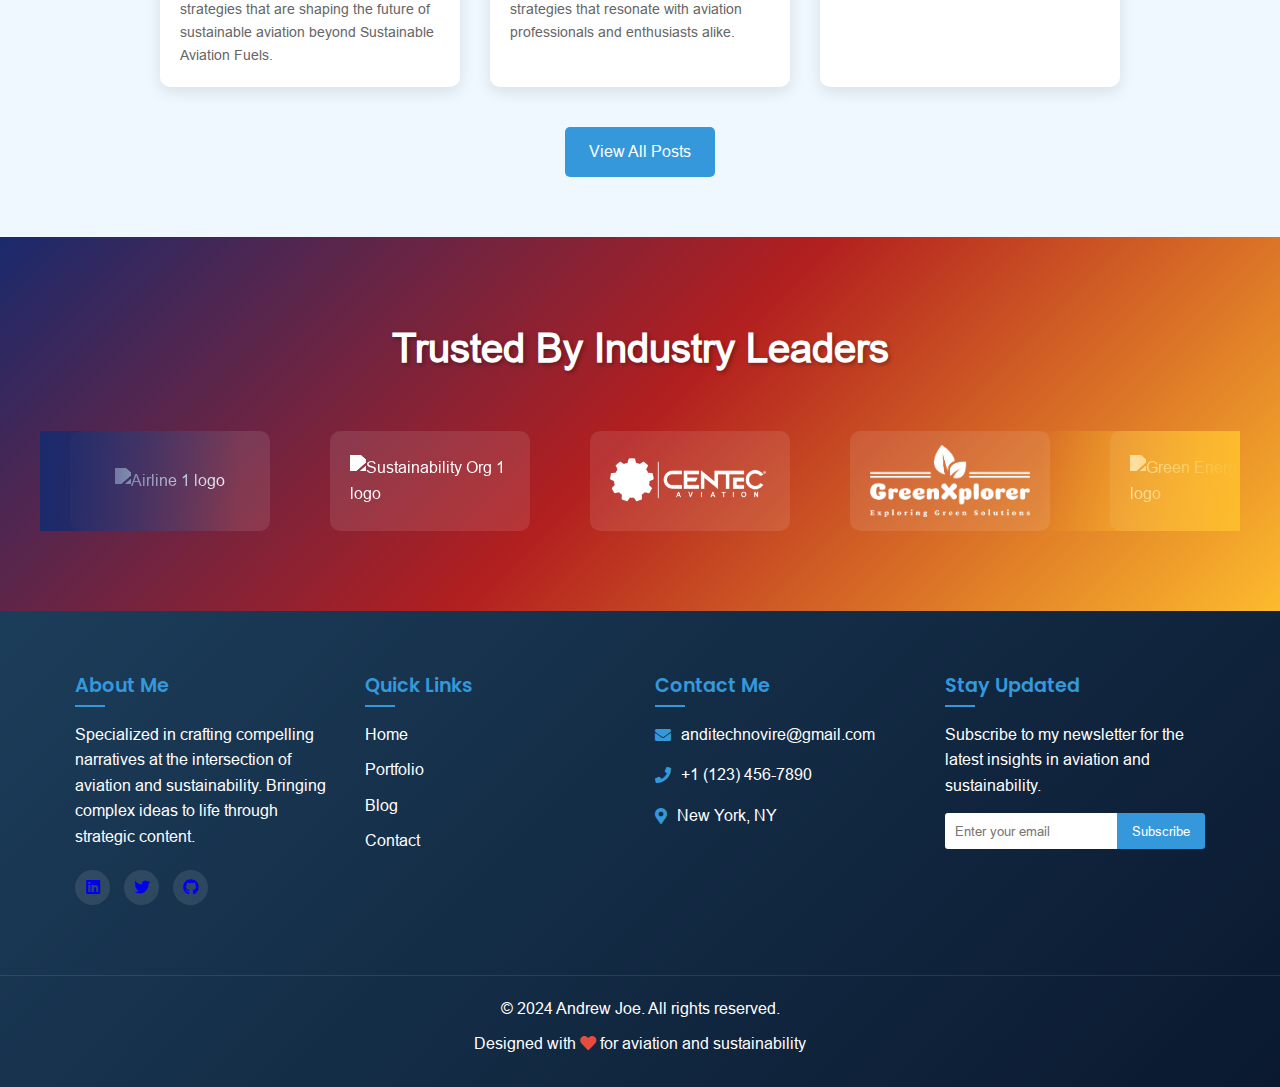
==== commit adc9ac70: "reurt" ====
--- a/index.html
+++ b/index.html
@@ -46,7 +46,7 @@
           <img src="images/profile-photo.jpg" alt="Andrew Joe" class="profile-photo">
           <div class="branding-text">
             <h1>Hello! I'm Andrew</h1>
-            <p>Content Specialist</p>
+            <p>A Content Specialist</p>
           </div>
         </div>
         <h2>Crafting Compelling Narratives in Aviation &amp; Sustainability</h2>
@@ -180,7 +180,7 @@
       </div>
   </section>
   <section id="client-testimonials">
-    <h2>What Our Clients Say</h2>
+    <h2>Testimonials</h2>
     <div class="testimonial-carousel">
         <div class="testimonial-track">
             <!-- Testimonials will be dynamically inserted here -->
--- a/Styles/Styles.css
+++ b/Styles/Styles.css
@@ -13,11 +13,11 @@
     src: url('helvetica.woff2');
   }
   @font-face {
-    font-family: OpenSauceOne-Bold; 
+    font-family: 'OpenSauceOne-Bold'; 
     src: url('OpenSauceOne-Bold.woff');
   }
   @font-face {
-    font-family: Poppins-semibold; 
+    font-family: 'Poppins-semibold'; 
     src: url('Poppins-SemiBold.ttf');
   }
   @font-face {
@@ -35,6 +35,14 @@
   @font-face {
     font-family: 'Poppins Regular';
     src: url('65ffa7f24e83ddea53c49ece_Poppins-Regular.ttf') format('truetype');
+    font-weight: 400;
+    font-style: normal;
+    font-display: swap;
+  }
+
+  @font-face {
+    font-family: 'Arial';
+    src: url('ARIAL.woff') format('woff');
     font-weight: 400;
     font-style: normal;
     font-display: swap;
@@ -288,7 +296,6 @@
     .hamburger-menu {
       display: flex;
     }
-  
   
     .nav-links {
       display: none;
@@ -886,6 +893,7 @@
 
 .blog-content {
   padding: 20px;
+  text-align: left;
 }
 
 .blog-meta {
@@ -1106,6 +1114,10 @@
     height: 300px;
     
   }
+
+  .branding-text h1 {
+    font-size: 1.3rem;
+}
   .sec-des {
     font-size: 1em;
   }
@@ -1224,6 +1236,7 @@
   max-width: 1200px;
   margin: 0 auto;
   position: relative;
+  overflow: hidden;
 }
 
 .trust-slider {
@@ -1264,11 +1277,11 @@
       transform: translateX(0);
   }
   100% {
-      transform: translateX(-50%);
-  }
-}
-
-/* Add a gradient overlay to create a fading effect on the sides */
+      transform: translateX(calc(-230px * 5)); /* Adjust based on logo width + margin */
+  }
+}
+
+/* Gradient overlay for fading effect */
 .trust-container::before,
 .trust-container::after {
   content: "";
@@ -1303,6 +1316,15 @@
       height: 75px;
       margin: 0 20px;
   }
+
+  @keyframes slide {
+      0% {
+          transform: translateX(0);
+      }
+      100% {
+          transform: translateX(calc(-170px * 5)); /* Adjust based on mobile logo width + margin */
+      }
+  }
 }
 /* Blinking animation for delayed status */
 p.instruction {
@@ -1362,6 +1384,7 @@
   margin-bottom: 20px;
   position: relative;
   padding: 10px 40px;
+  text-align: center;
 }
 
 .testimonial-text::before,
@@ -1470,12 +1493,15 @@
 }
 
 @media (max-width: 480px) {
+
+
   .testimonial-content {
       padding: 15px;
   }
 
   .testimonial-text {
       padding: 5px 25px;
+      padding: 5px 10px;
   }
 
   .testimonial-text::before,
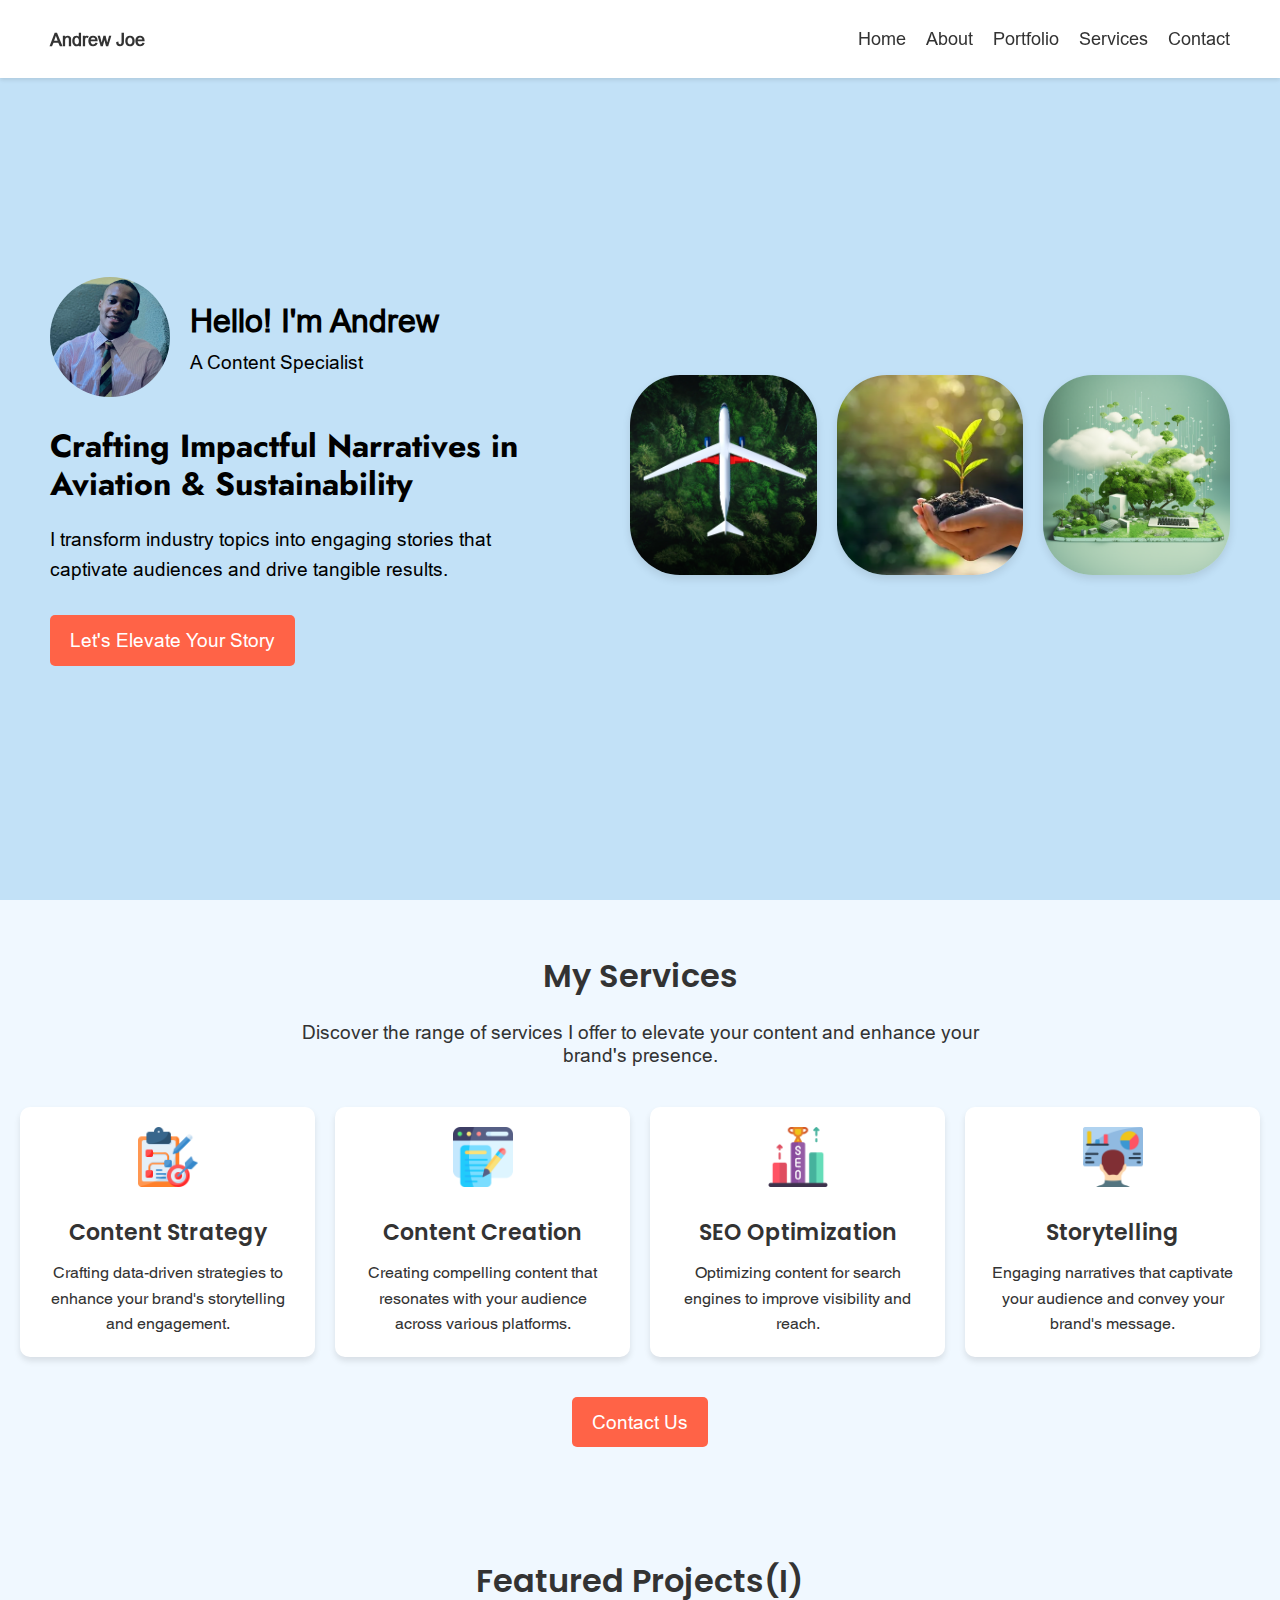
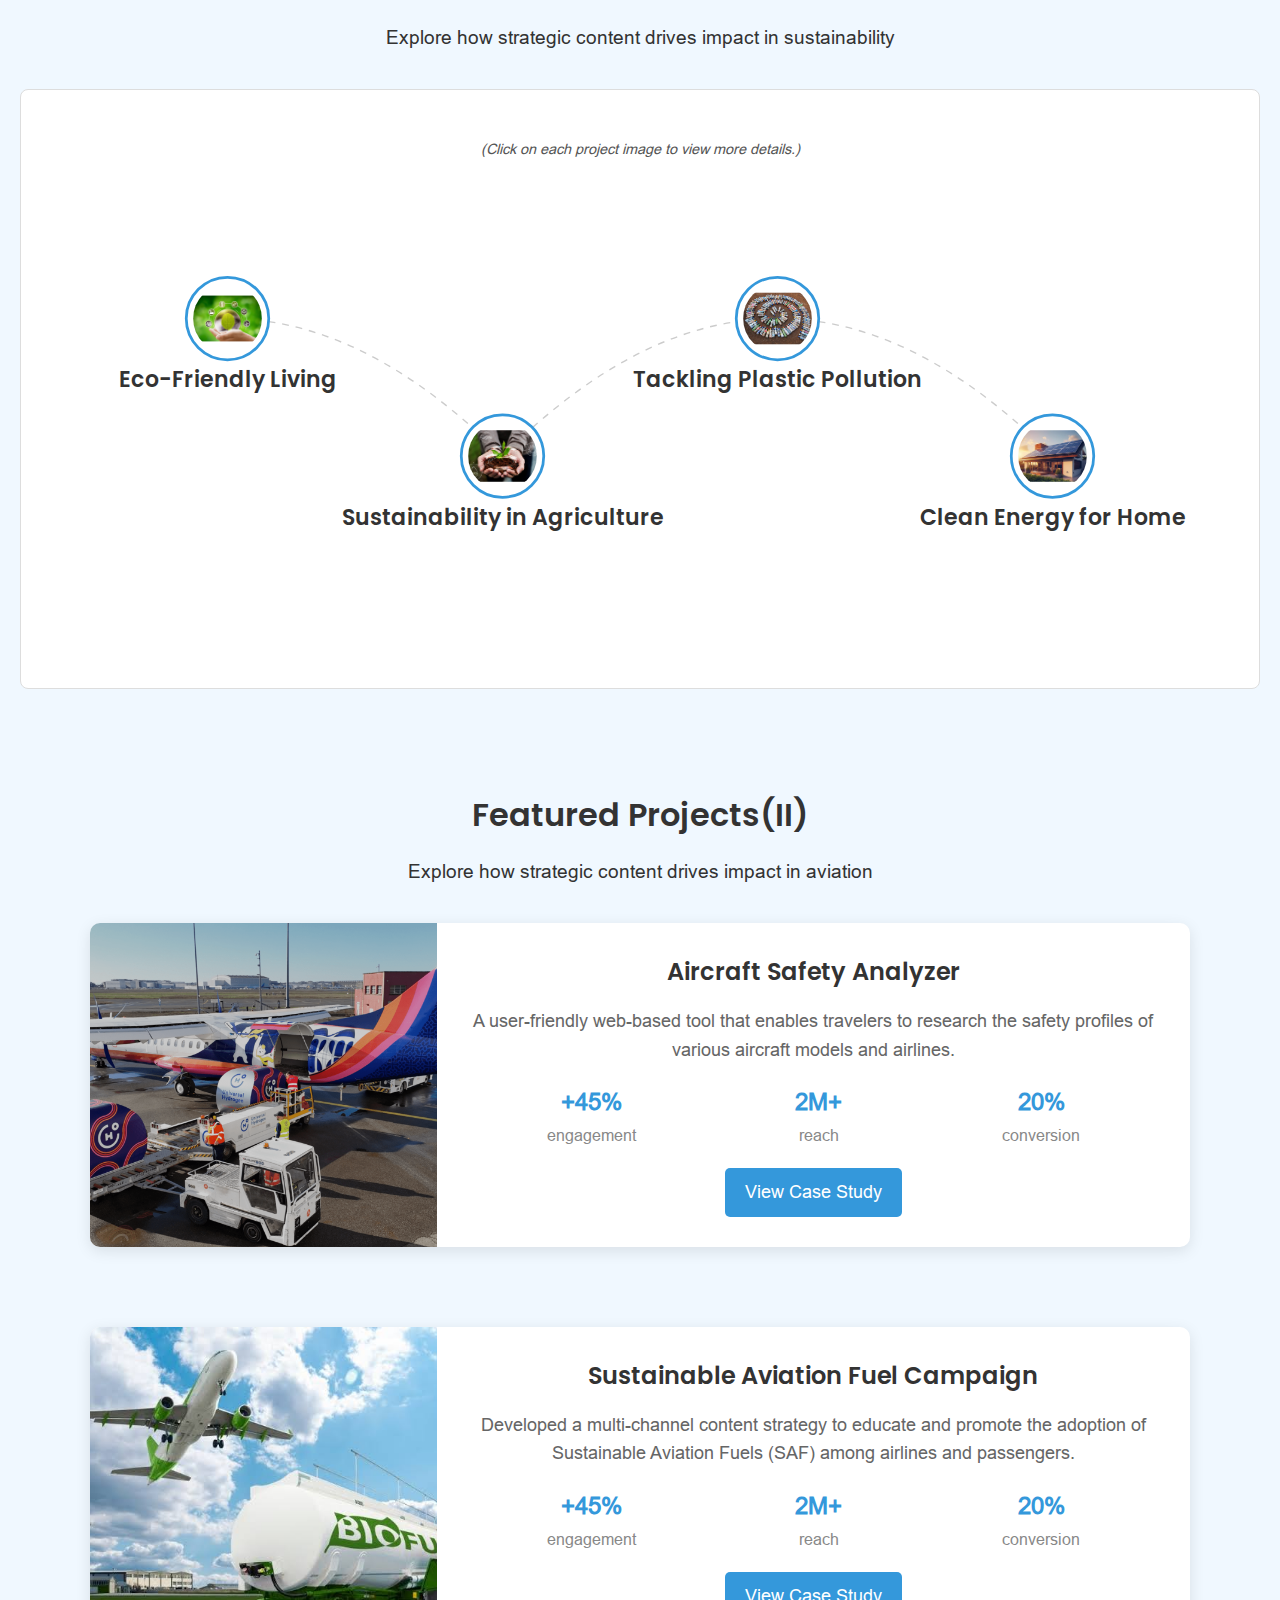
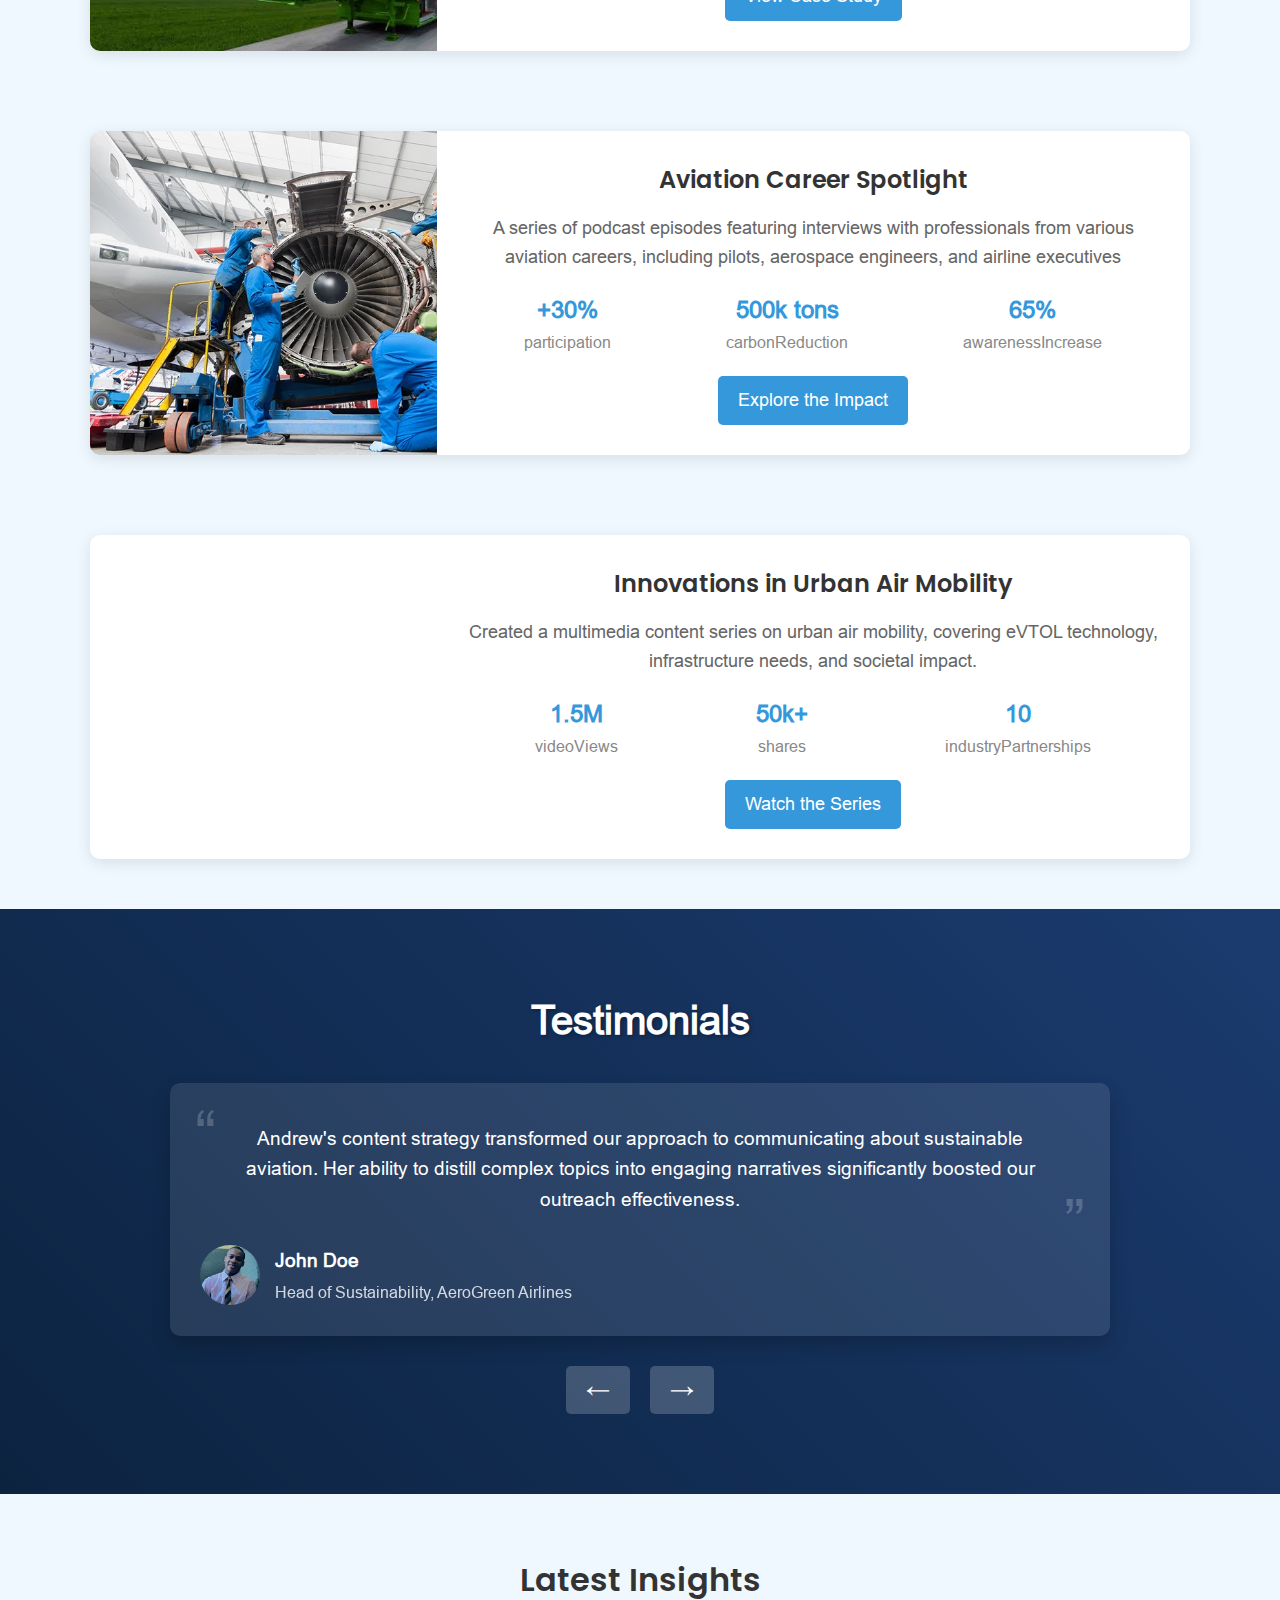
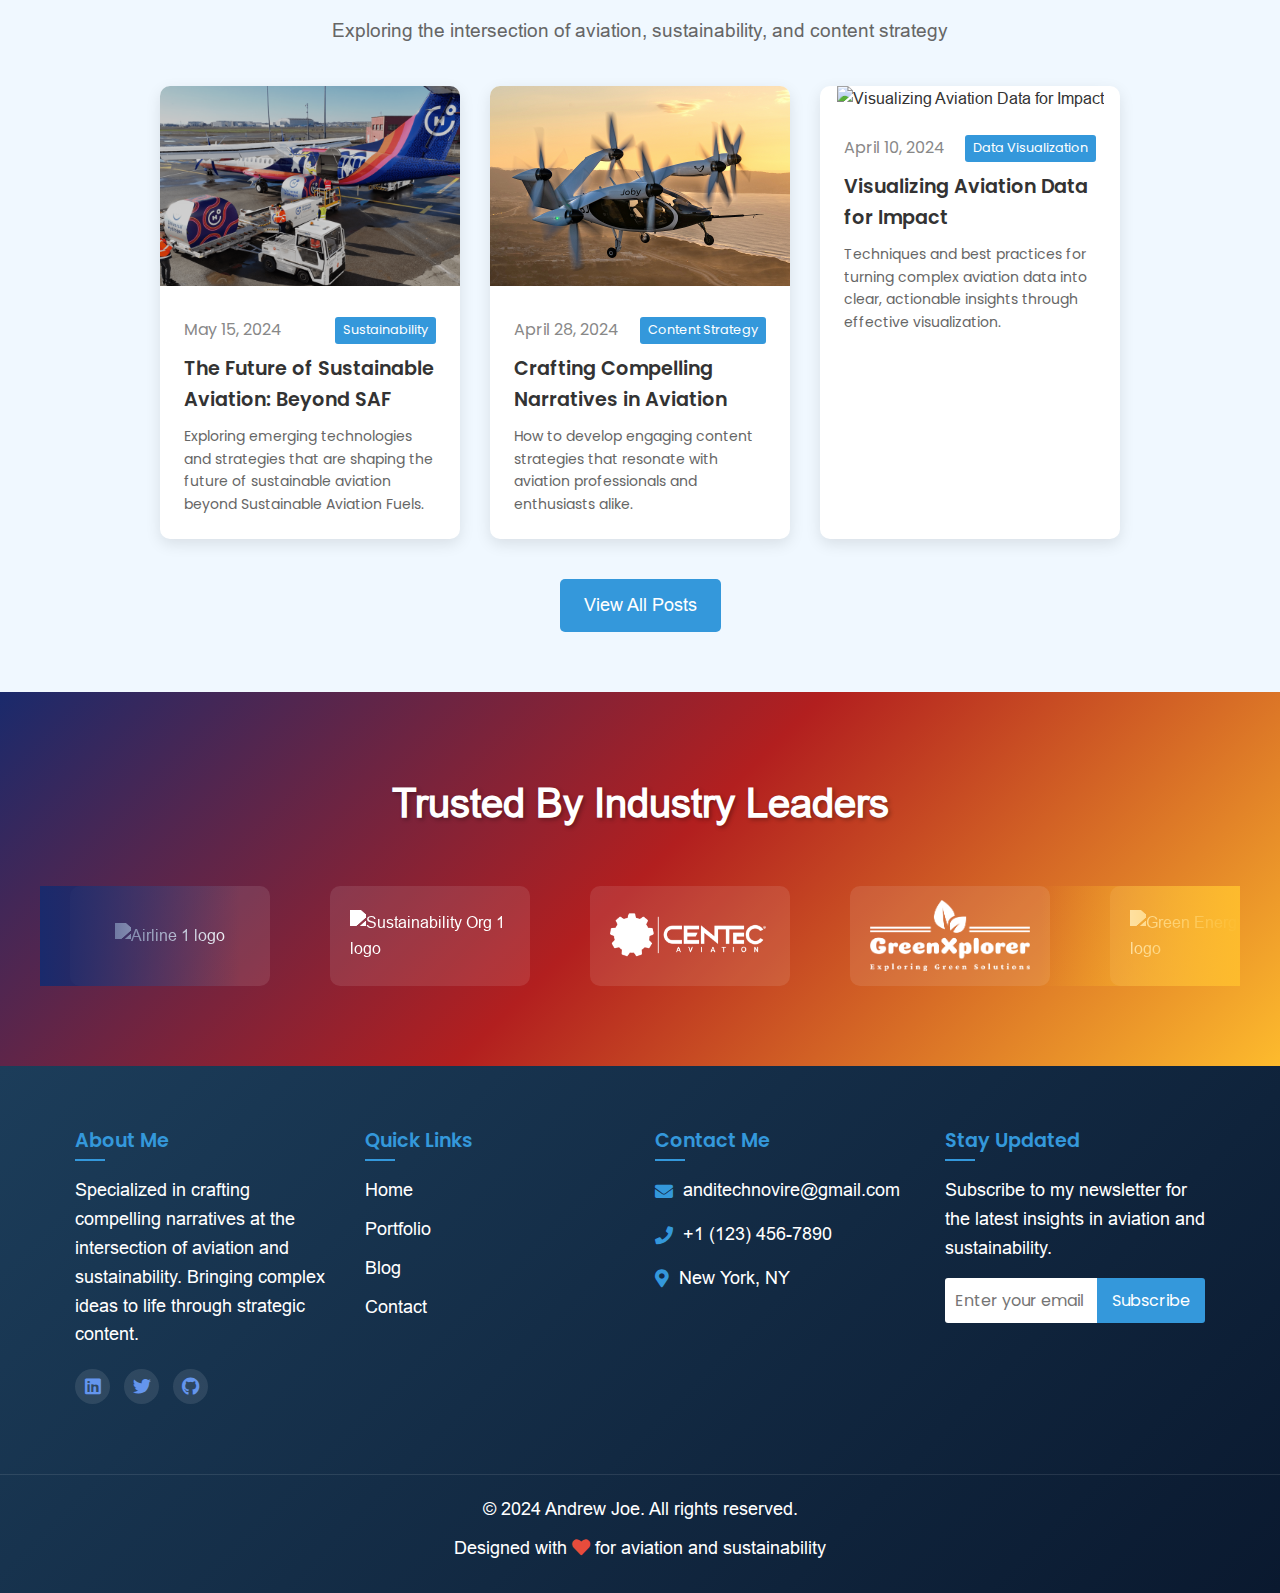
==== commit 8cc4a305: "okay" ====
--- a/index.html
+++ b/index.html
@@ -32,6 +32,7 @@
             <span></span>
           </div>
           <ul class="nav-links" id="nav-links">
+            <li><a href="index.html">Home</a></li>
             <li><a href="about.html">About</a></li>
             <li><a href="#portfolio">Portfolio</a></li>
             <li><a href="#services">Services</a></li>
@@ -49,8 +50,8 @@
             <p>A Content Specialist</p>
           </div>
         </div>
-        <h2>Crafting Compelling Narratives in Aviation &amp; Sustainability</h2>
-        <p>Transforming Insights into Impactful Stories</p>
+        <h2>Crafting Impactful Narratives in Aviation &amp; Sustainability</h2>
+        <p>I transform industry topics into engaging stories that captivate audiences and drive tangible results.</p>
         <a href="#portfolio" class="cta-button">Let's Elevate Your Story</a>
       </div>
       <div class="hero-visuals">
@@ -248,12 +249,10 @@
     </div>
   </footer>
   </main>
-  <script src="Scripts/Hamburger.js"></script>
   <script src="Scripts/hero-visuals.js"></script>
-  <script src="Scripts/Carousel.js"></script>
-  <script src="Scripts/Filter.js"></script>
   <script src="Scripts/Portfolio.js"></script>
   <script src="Scripts/projects.js"></script>
+  <script src="Scripts/main.js"></script>
   <script src="Scripts/blogsec.js"></script>
 </body>
 </html>
--- a/Styles/Styles.css
+++ b/Styles/Styles.css
@@ -61,7 +61,14 @@
     background-color: #f0f8ff;
     font-family: Arial;
   }
-  
+
+  p {
+    font-size: 18px;
+  }
+
+  a {
+    font-size: 18px;
+  }
   /* Header Styles */
   .navbar {
     display: flex;
@@ -91,7 +98,6 @@
   .nav-links a {
     text-decoration: none;
     color: #333;
-    font-size: 1rem;
     transition: color 0.3s;
   }
   
@@ -125,6 +131,7 @@
   */
   .hero-content {
     max-width: 600px;
+    max-width: 520px;
   }
   
   .hero h2 {
@@ -136,7 +143,7 @@
   
   .hero p {
     font-size: 1.2rem;
-    margin-bottom: 40px;
+    margin-bottom: 30px;
   }
   
   .cta-button {
@@ -242,13 +249,13 @@
     border-radius: 10px;
     border-radius: 50px;
     box-shadow: 0 4px 8px rgba(0, 0, 0, 0.1);
-  }*/
+  }
   
   .hero-image:hover {
     transform: scale(1.05);
     opacity: 0.9;
   }
-
+*/
   
   /* Branding Styles */
   .branding {
@@ -392,7 +399,7 @@
     }
   
     .hero-content {
-      max-width: 100%;
+      /*max-width: 100%;*/
       text-align: center;
     }
   
@@ -402,7 +409,7 @@
     }
   
     .hero p {
-      font-size: 1rem;
+      font-size: 18px;
       margin-bottom: 30px;
     }
     .hero-visuals {
@@ -586,14 +593,15 @@
   }
   
   .service-item h3 {
-    font-size: 1.3em;
+    font-size: 22px;
     margin-bottom: 10px;
     font-family: 'Poppins-semibold';
   }
   
   .service-item p {
-    font-size: 1em;
     margin-bottom: 0;
+    font-size: 16px;
+    font-family: helvetica;
   }
   
   /* Call to Action */
@@ -690,6 +698,7 @@
 #project-info {
   flex: 1;
   padding-right: 20px;
+  font-size: 18px
 }
 
 #project-image {
@@ -744,7 +753,7 @@
 }
 
 .infographic-showcase {
-  max-width: 1200px;
+  max-width: 1100px;
   margin: 0 auto;
   display: flex;
   flex-direction: column;
@@ -784,7 +793,6 @@
 }
 
 .project-description {
-  font-size: 16px;
   color: #666;
   margin-bottom: 20px;
 }
@@ -806,7 +814,7 @@
 }
 
 .stat-label {
-  font-size: 14px;
+  font-size: 16px;
   color: #888;
 }
 
@@ -892,7 +900,7 @@
 }
 
 .blog-content {
-  padding: 20px;
+  padding: 24px;
   text-align: left;
 }
 
@@ -900,8 +908,9 @@
   display: flex;
   justify-content: space-between;
   color: #888;
-  font-size: 0.9em;
+  font-size: 16px;
   margin-bottom: 10px;
+  font-family: 'Poppins Regular';
 }
 h3#project-title {
   font-family: 'Poppins-semibold';
@@ -927,8 +936,9 @@
 
 .blog-post p {
   color: #666;
-  font-size: 0.9em;
+  font-size: 14px;
   line-height: 1.6;
+  font-family: 'poppins regular';
 }
 
 .view-all-btn {
@@ -1026,6 +1036,10 @@
   transform: translateY(-3px);
 }
 
+.fab, .far {
+    color: cornflowerblue;
+}
+
 .quick-links ul {
   list-style-type: none;
   padding: 0;
@@ -1066,6 +1080,8 @@
   border: none;
   border-radius: 3px 0 0 3px;
   width: 100%;
+  font-size: 16px;
+  font-family: poppins regular;
 }
 
 .newsletter-form button {
@@ -1076,6 +1092,8 @@
   border-radius: 0 3px 3px 0;
   cursor: pointer;
   transition: background-color 0.3s ease;
+  font-family: 'Poppins Regular';
+  font-size: 16px;
 }
 
 .newsletter-form button:hover {
@@ -1119,7 +1137,7 @@
     font-size: 1.3rem;
 }
   .sec-des {
-    font-size: 1em;
+    font-size: 18px;
   }
   
   #content-map svg text {
@@ -1500,8 +1518,7 @@
   }
 
   .testimonial-text {
-      padding: 5px 25px;
-      padding: 5px 10px;
+      padding: 5px 20px;
   }
 
   .testimonial-text::before,
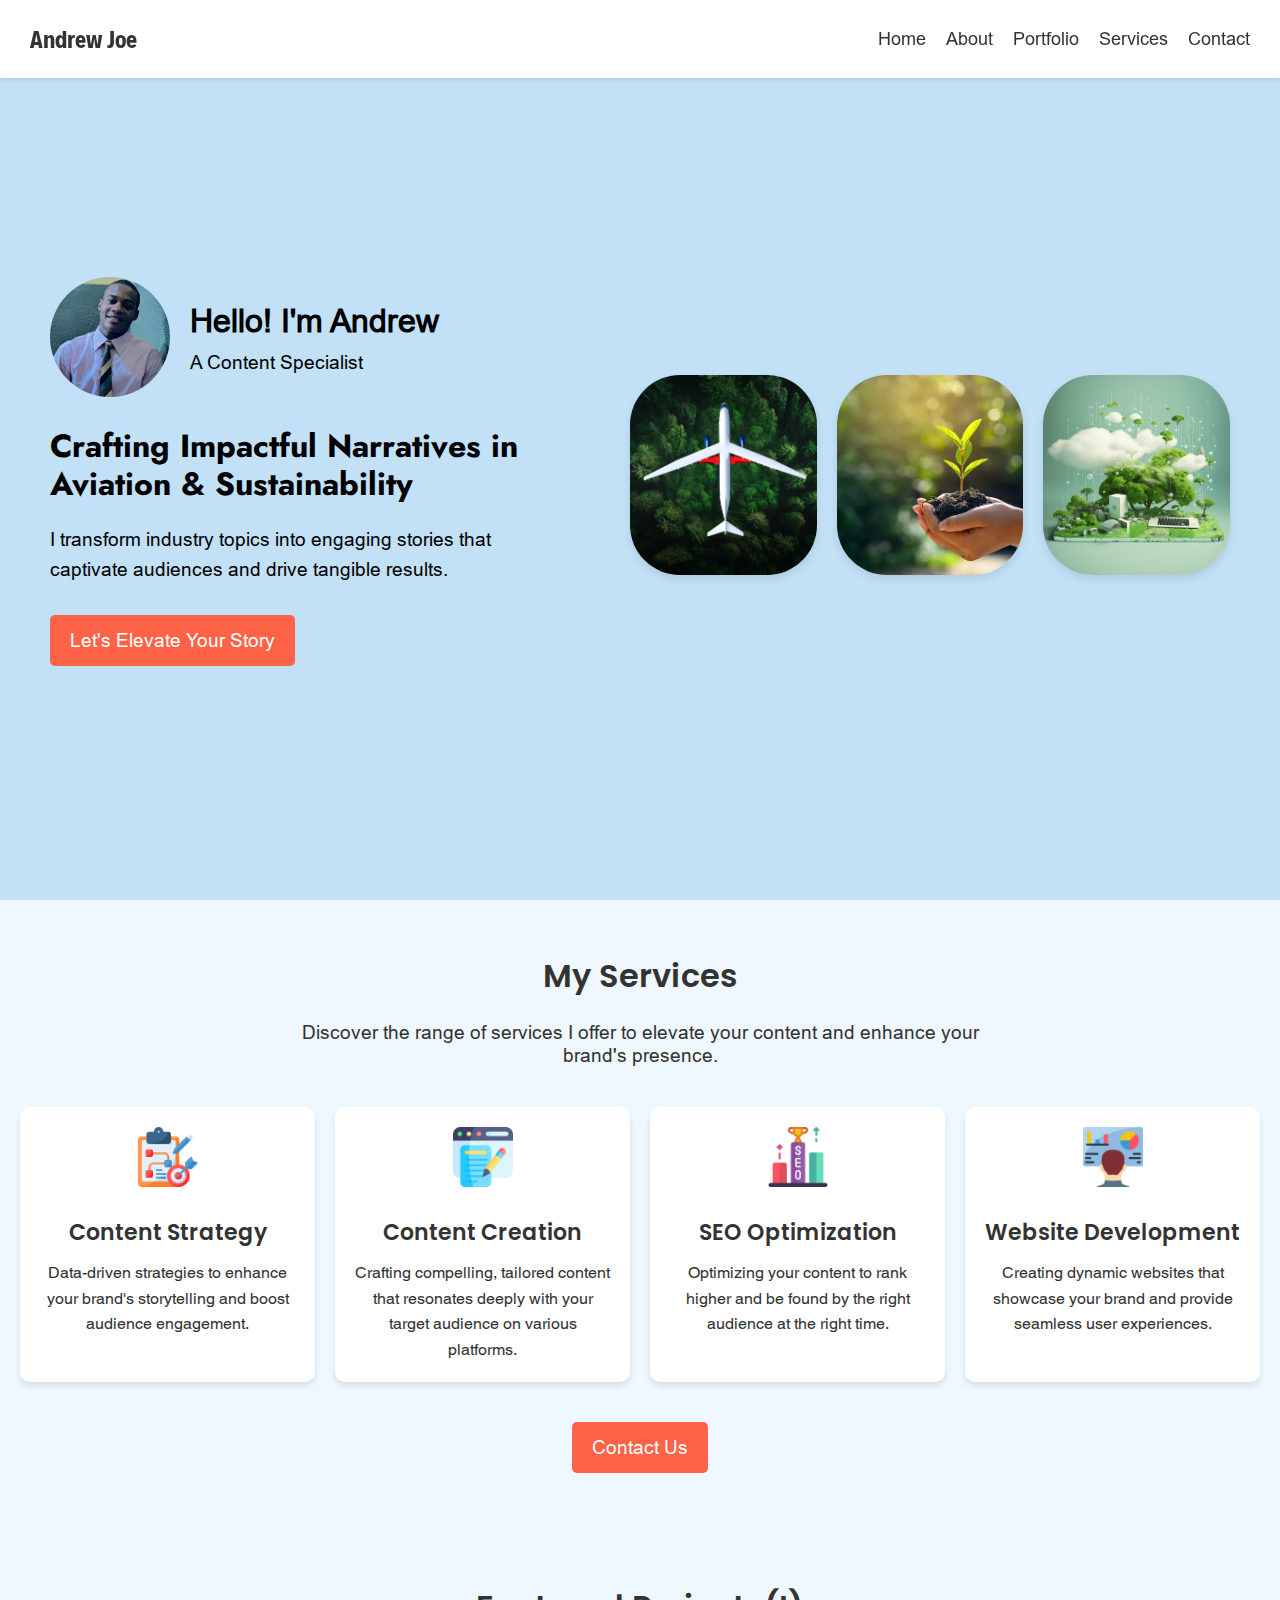
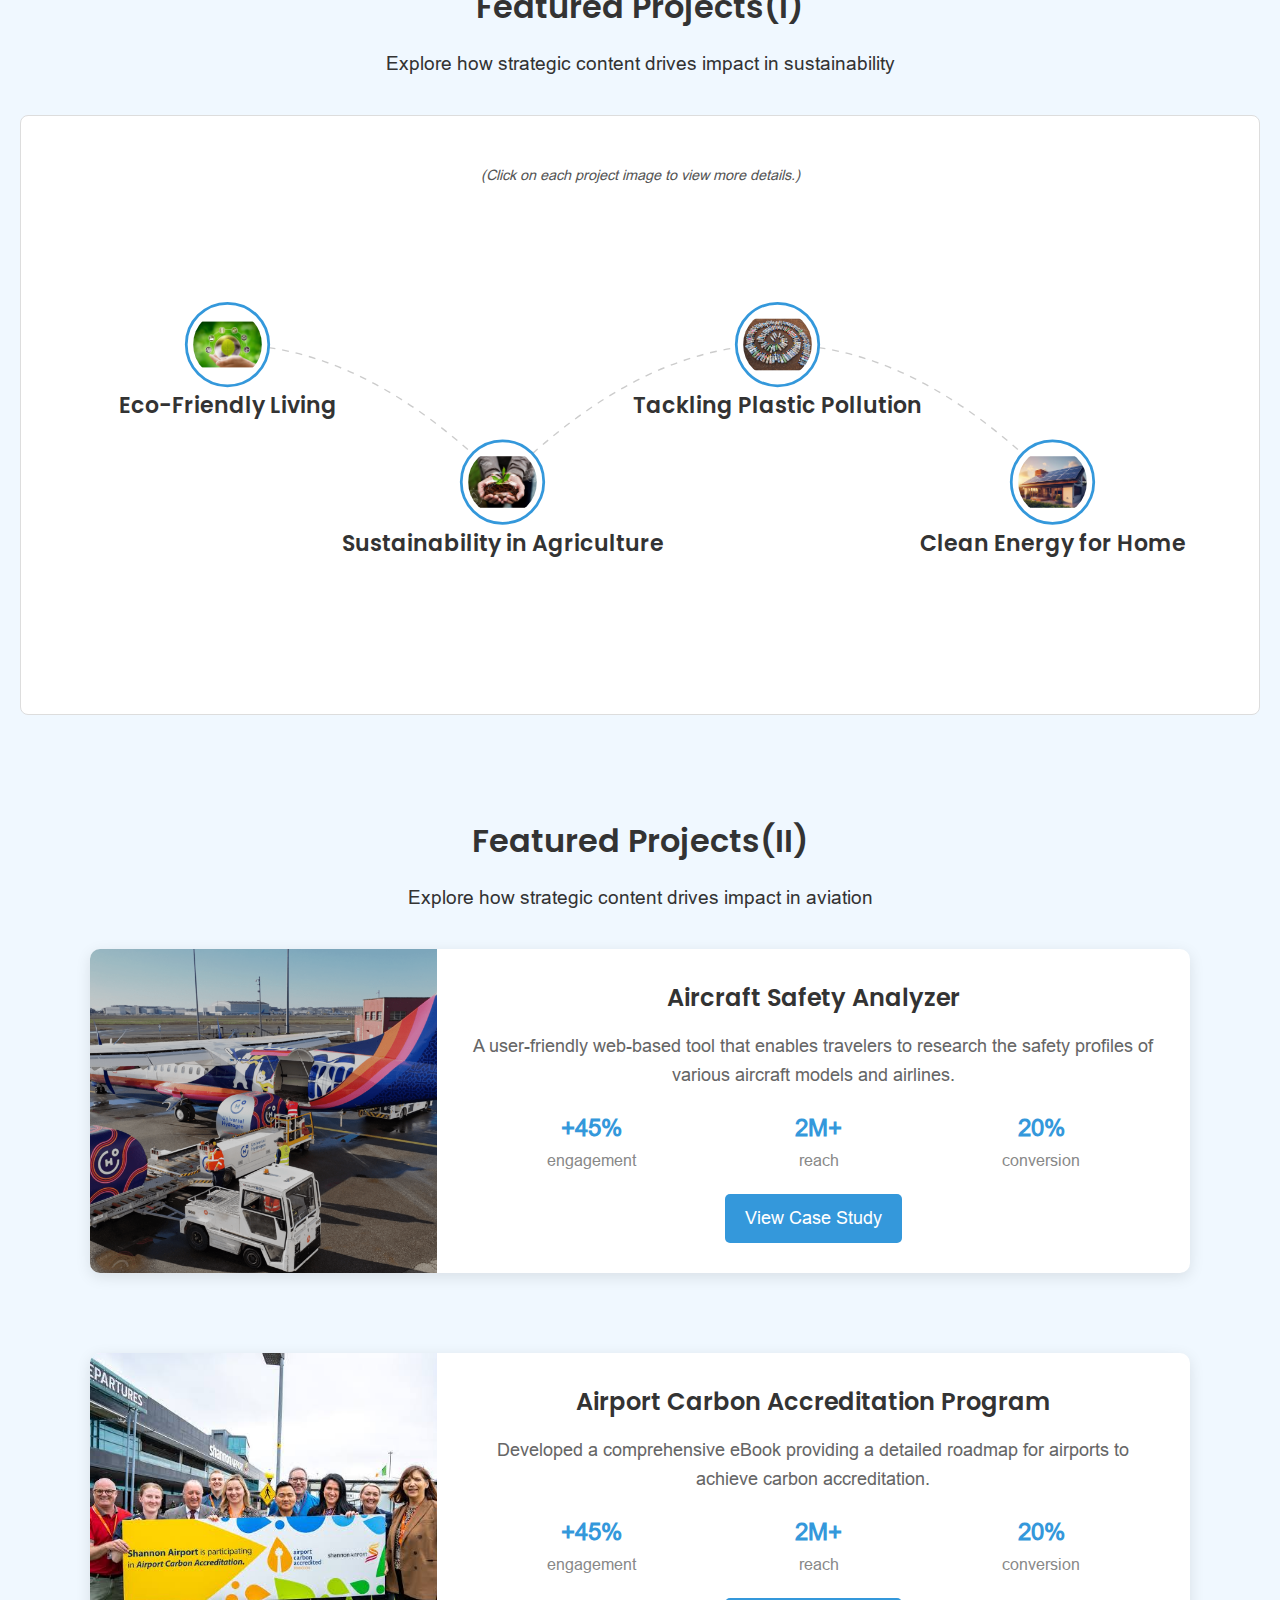
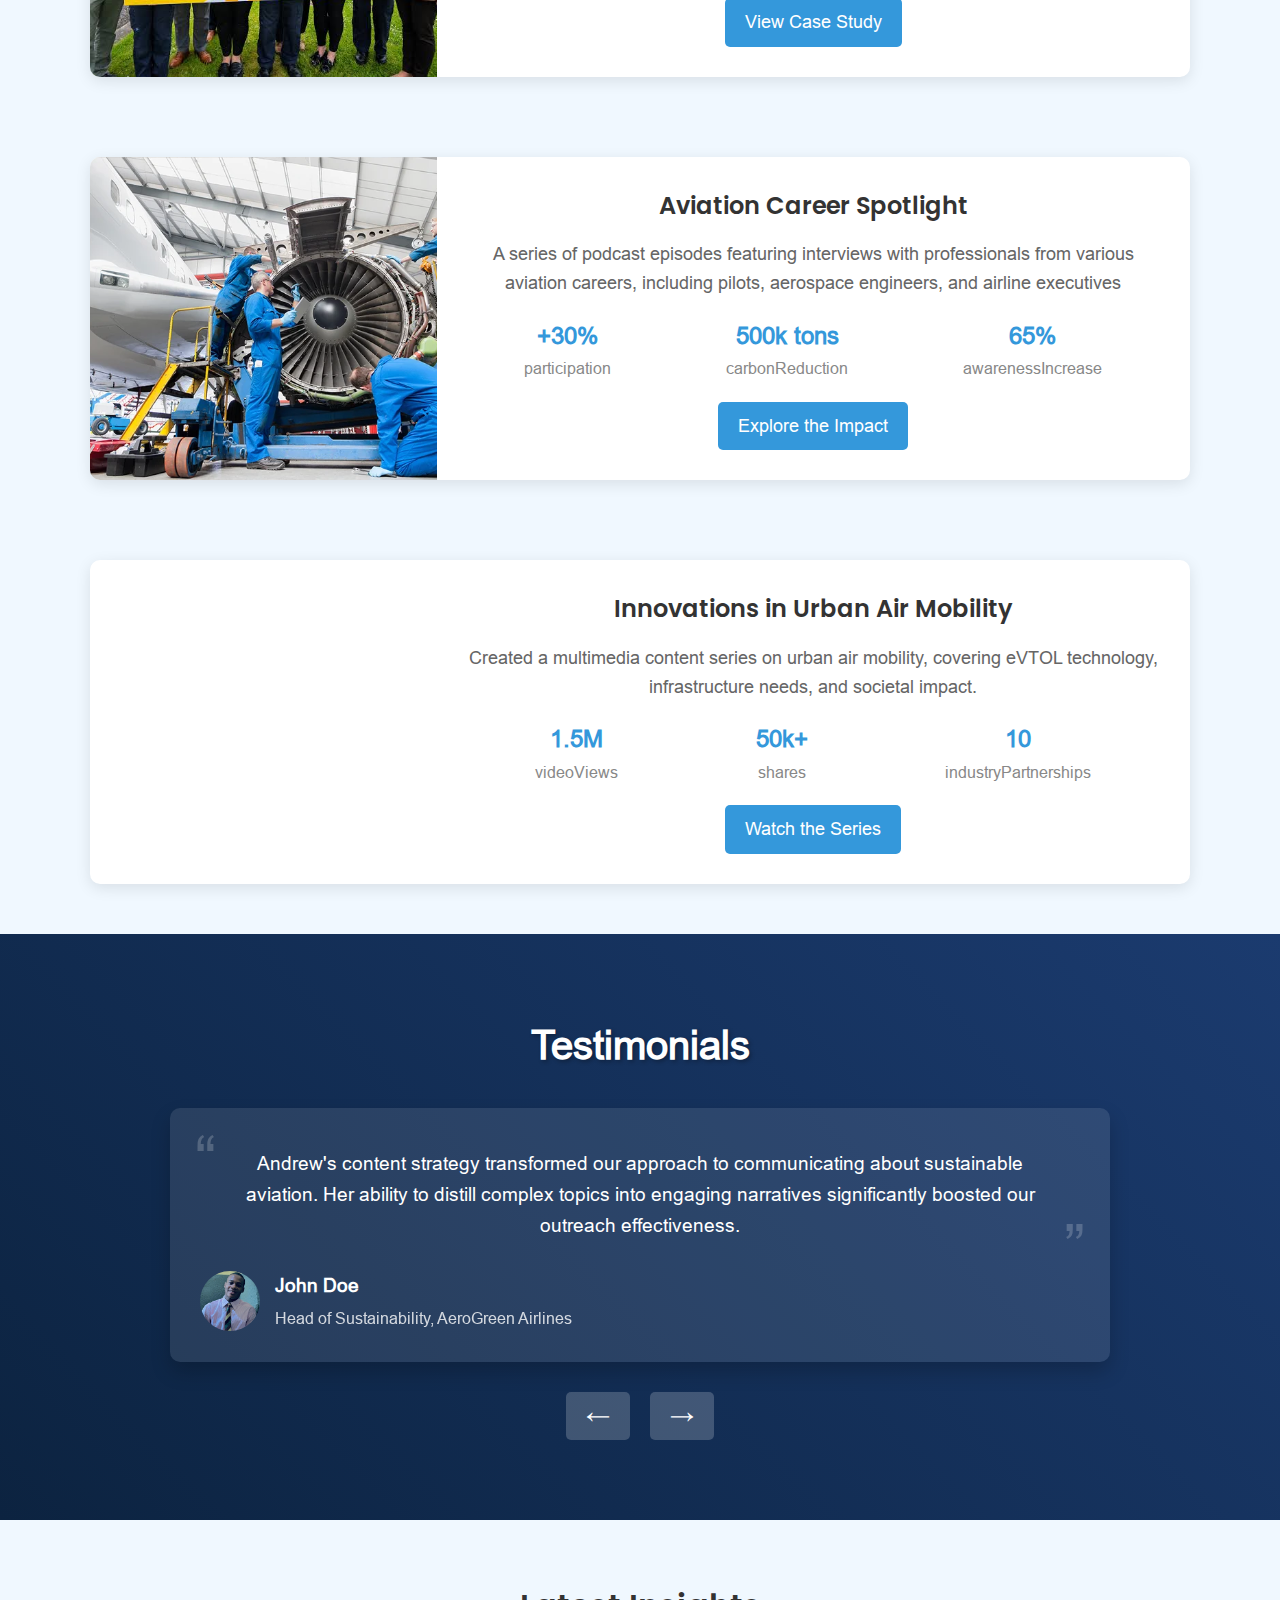
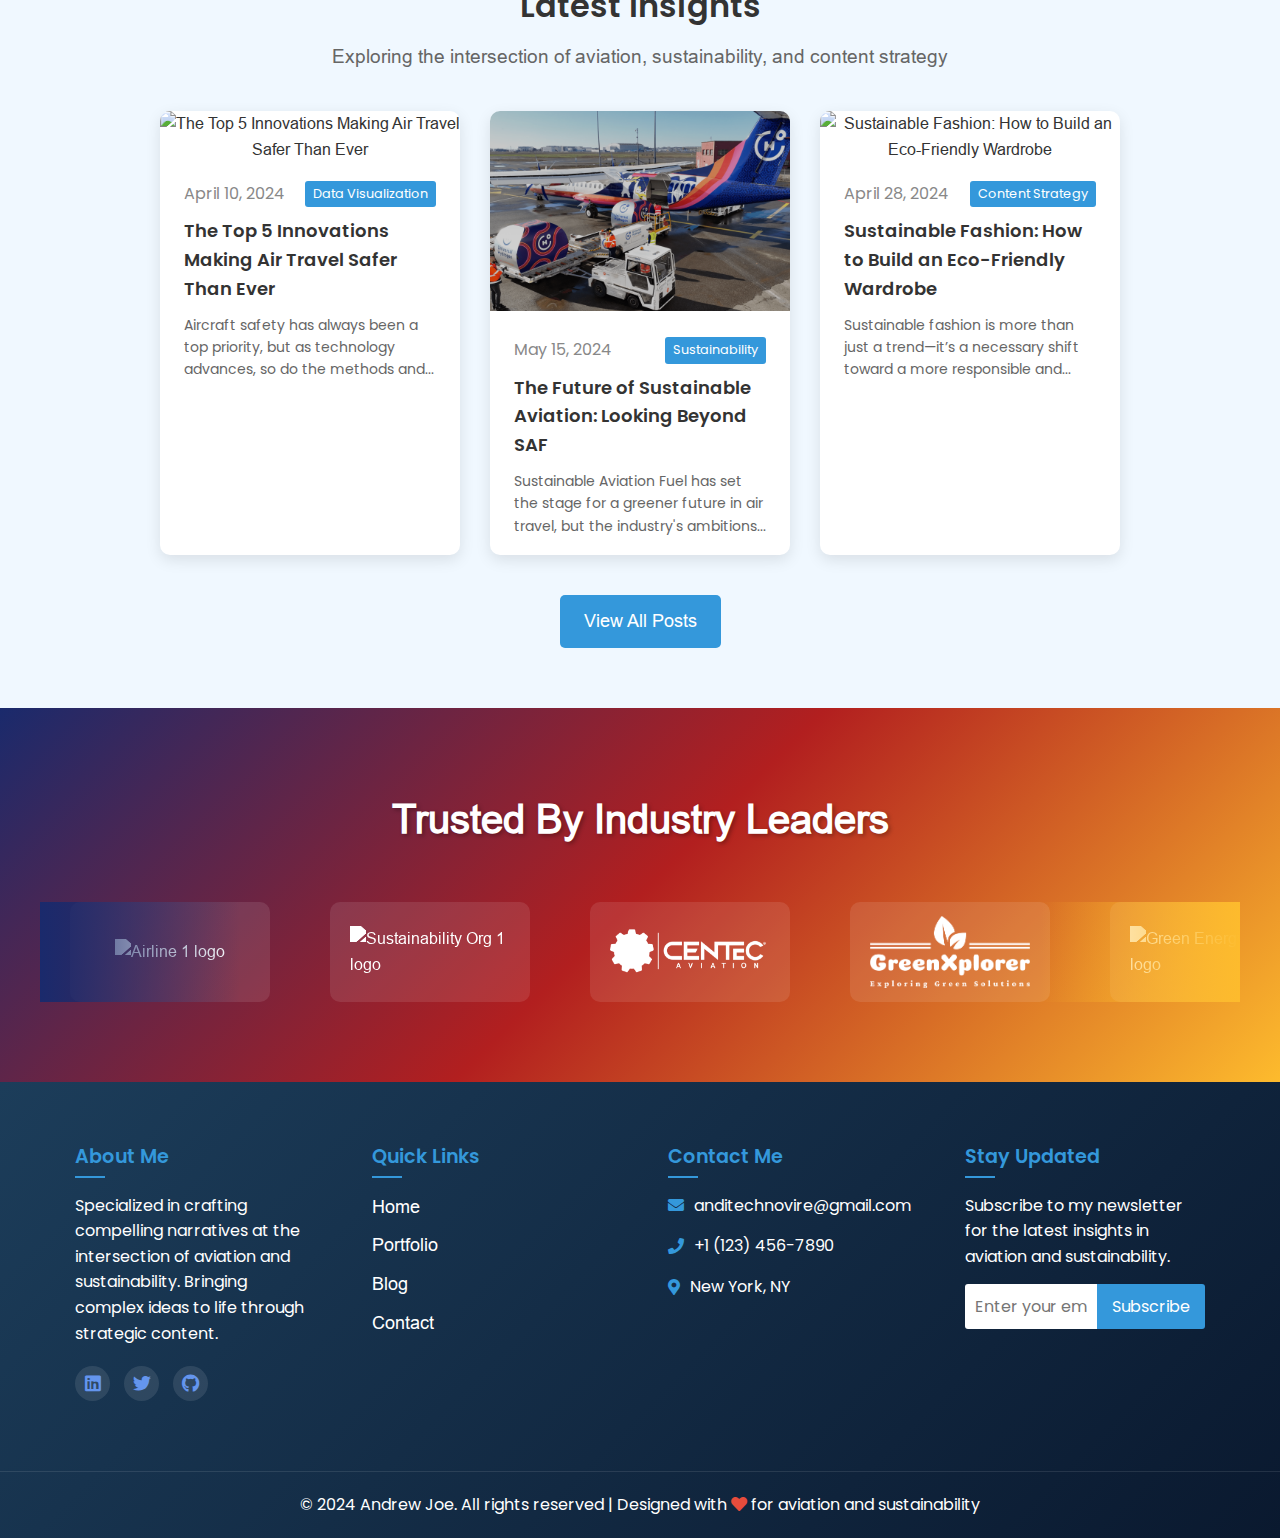
==== commit 91c6cde9: "okay" ====
--- a/index.html
+++ b/index.html
@@ -117,7 +117,7 @@
               <img src="images/content strategy icon.png" alt="Content Strategy Icon">
             </div>
             <h3>Content Strategy</h3>
-            <p>Crafting data-driven strategies to enhance your brand's storytelling and engagement.</p>
+            <p>Data-driven strategies to enhance your brand's storytelling and boost audience engagement.</p>
           </div>
           <div class="service-item">
             <div class="service-icon">
@@ -125,7 +125,7 @@
               <img src="images/content writing icon.png" alt="Content Creation Icon">
             </div>
             <h3>Content Creation</h3>
-            <p>Creating compelling content that resonates with your audience across various platforms.</p>
+            <p>Crafting compelling, tailored content that resonates deeply with your target audience on various platforms.</p>
           </div>
           <div class="service-item">
             <div class="service-icon">
@@ -133,15 +133,15 @@
               <img src="images/Seo icon.png" alt="SEO Optimization Icon">
             </div>
             <h3>SEO Optimization</h3>
-            <p>Optimizing content for search engines to improve visibility and reach.</p>
+            <p>Optimizing your content to rank higher and be found by the right audience at the right time.</p>
           </div>
           <div class="service-item">
             <div class="service-icon">
               <!-- Icon or image representing Storytelling -->
               <img src="images/storytelling icon.png" alt="Storytelling Icon">
             </div>
-            <h3>Storytelling</h3>
-            <p>Engaging narratives that captivate your audience and convey your brand's message.</p>
+            <h3>Website Development </h3>
+            <p>Creating dynamic websites that showcase your brand and provide seamless user experiences.</p>
           </div>
         </div>
         <div class="services-cta">
@@ -209,6 +209,7 @@
     </div>
 </section>
   <footer class="site-footer">
+    <div class="footer-upper-wrapper">
     <div class="footer-content">
       <div class="footer-section about">
         <h3>About Me</h3>
@@ -243,10 +244,11 @@
         </form>
       </div>
     </div>
+  </div>
     <div class="footer-bottom">
-      <p>&copy; 2024 Andrew Joe. All rights reserved.</p>
-      <p>Designed with <i class="fas fa-heart"></i> for aviation and sustainability</p>
-    </div>
+      © 2024 Andrew Joe. All rights reserved | Designed with <i class="fas fa-heart"></i> for aviation and sustainability
+    </div>
+  
   </footer>
   </main>
   <script src="Scripts/hero-visuals.js"></script>
--- a/Styles/Styles.css
+++ b/Styles/Styles.css
@@ -74,7 +74,7 @@
     display: flex;
     justify-content: space-between;
     align-items: center;
-    padding: 20px 50px;
+    padding: 20px 30px;
     background: #fff;
     box-shadow: 0 2px 4px rgba(0, 0, 0, 0.1);
     position: fixed;
@@ -83,10 +83,11 @@
     z-index: 1000;
   }
   
-  .logo {
+  .logo a {
     font-size: 1.5rem;
     font-weight: bold;
     color: #333;
+    font-family: Decalotype-Bold;
   }
   
   .nav-links {
@@ -324,12 +325,9 @@
       transform: translateX(0);
     }
     .navbar {
-      padding: 10px 20px;
-  }
-
-  .logo {
-      font-size: 1.2rem;
-  }
+      padding: 18px;
+  }
+
   }
 
   /* Hero Visuals 
@@ -900,7 +898,7 @@
 }
 
 .blog-content {
-  padding: 24px;
+  padding: 18px 24px;
   text-align: left;
 }
 
@@ -928,7 +926,7 @@
 }
 
 .blog-post h3 {
-  font-size: 1.2em;
+  font-size: 18px;
   color: #333;
   margin-bottom: 10px;
   font-family: 'Poppins-semibold';
@@ -988,7 +986,7 @@
 .footer-section {
   flex: 1;
   margin-bottom: 30px;
-  min-width: 200px;
+  max-width: 270px;
   padding: 0 15px;
 }
 
@@ -1013,6 +1011,8 @@
 .footer-section p {
   line-height: 1.6;
   margin-bottom: 15px;
+  font-family: 'Poppins Regular';
+    font-size: 16px;
 }
 
 .social-links {
@@ -1102,9 +1102,10 @@
 
 .footer-bottom {
   text-align: center;
-  padding-top: 20px;
+  padding: 20px 15px 0;
   margin-top: 40px;
   border-top: 1px solid rgba(255,255,255,0.1);
+  font-family: 'Poppins Regular';
 }
 
 .footer-bottom p {
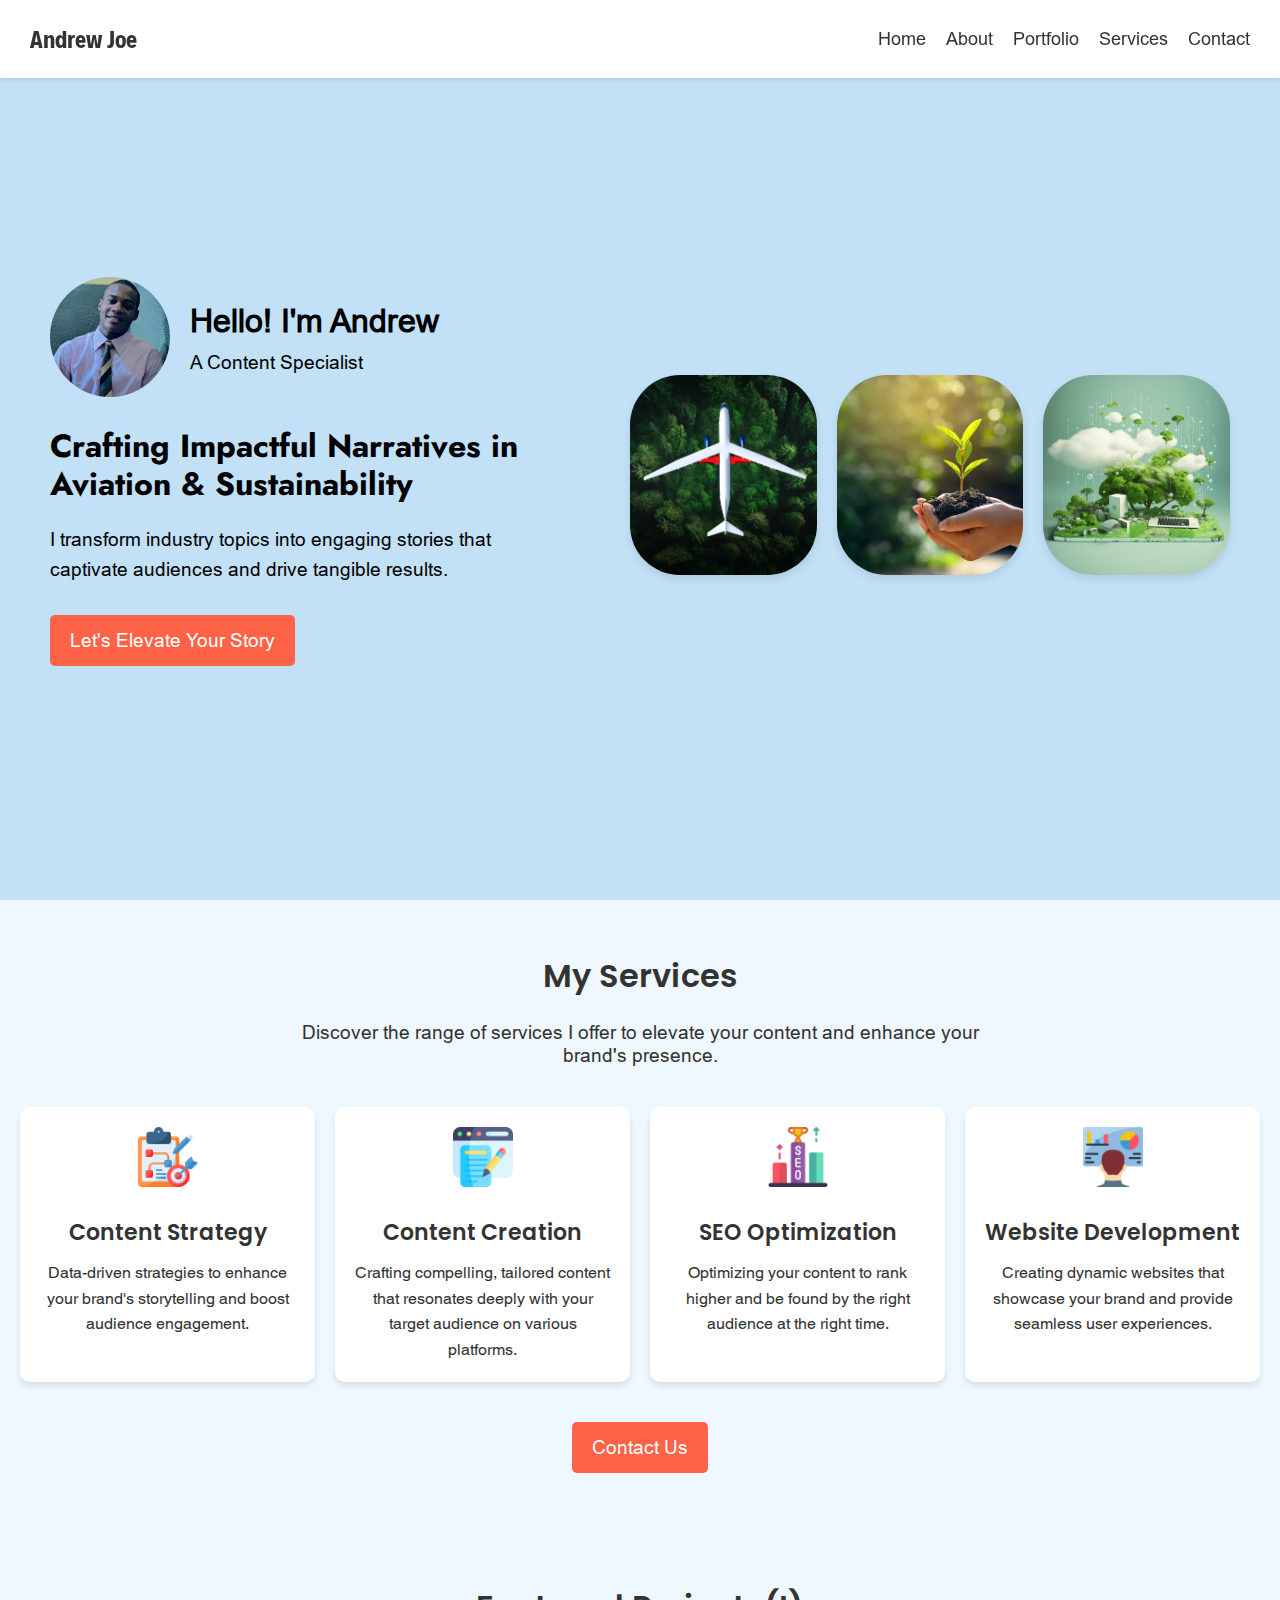
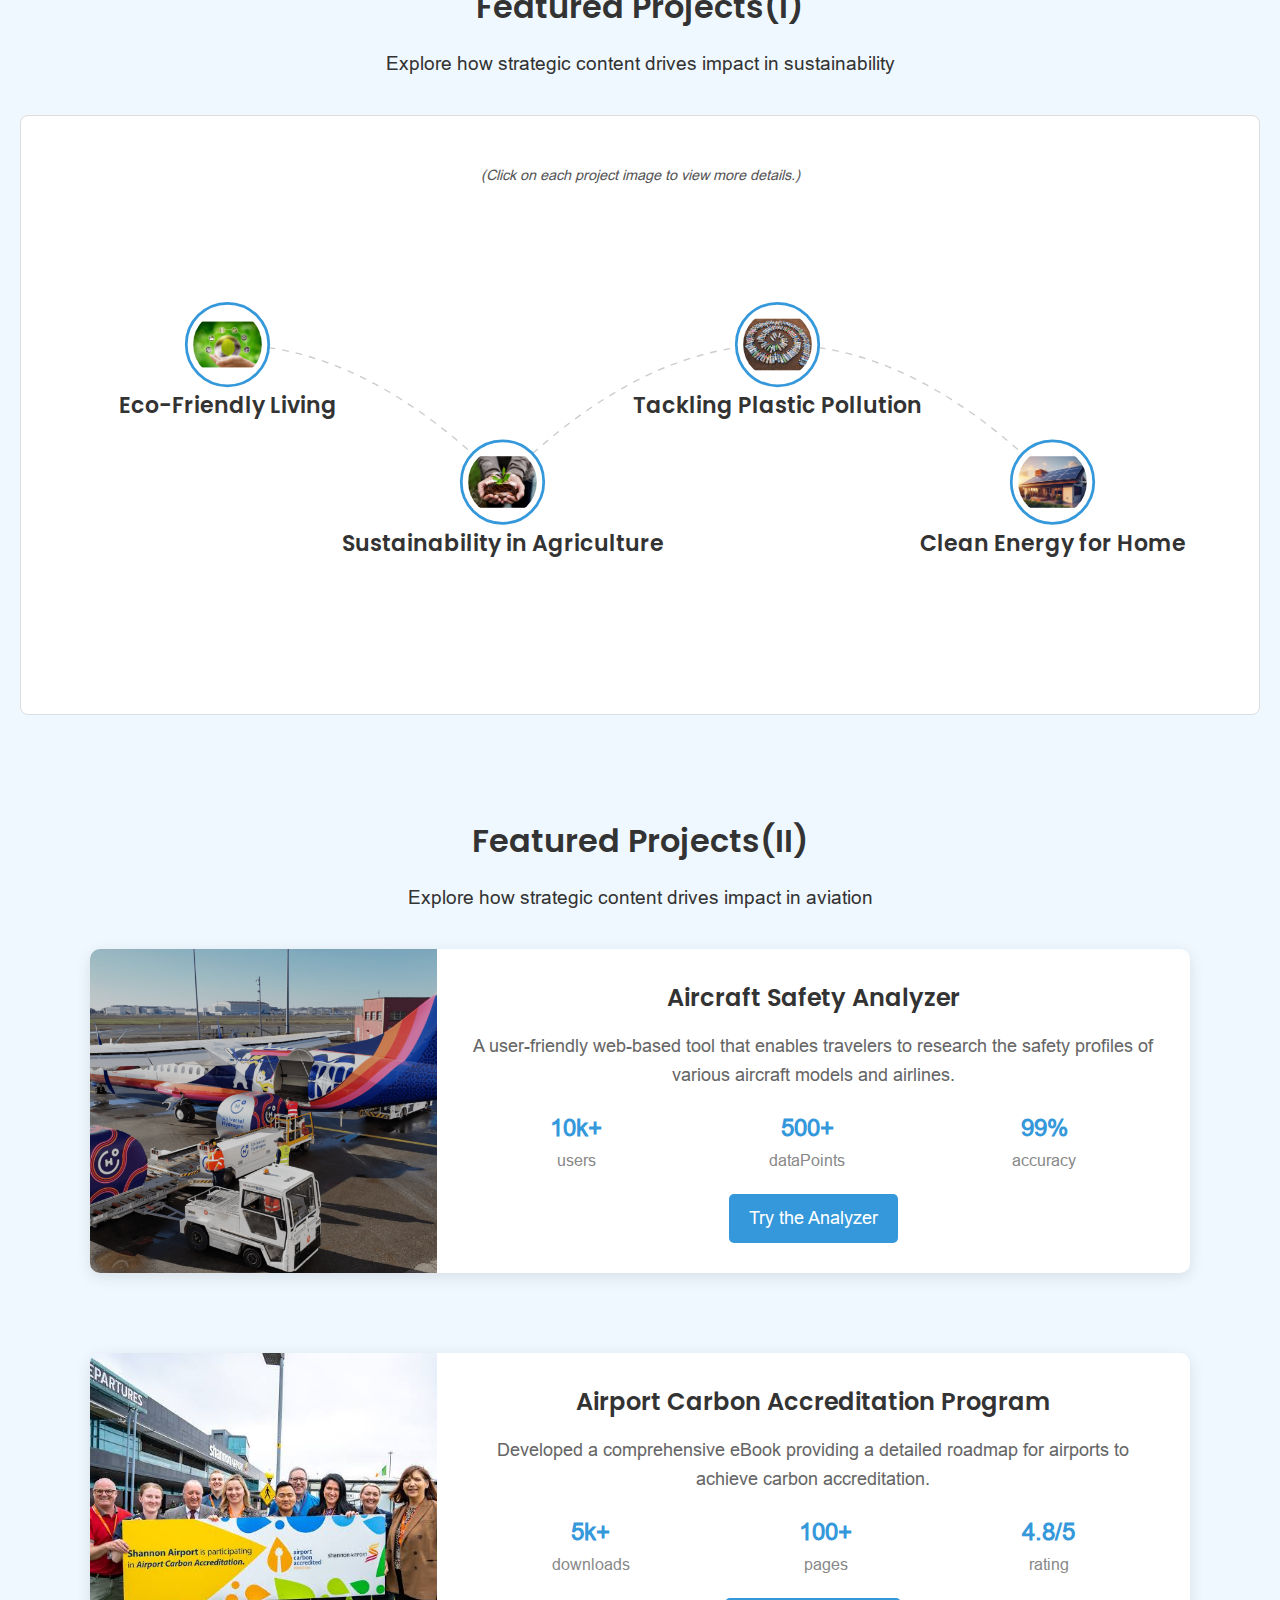
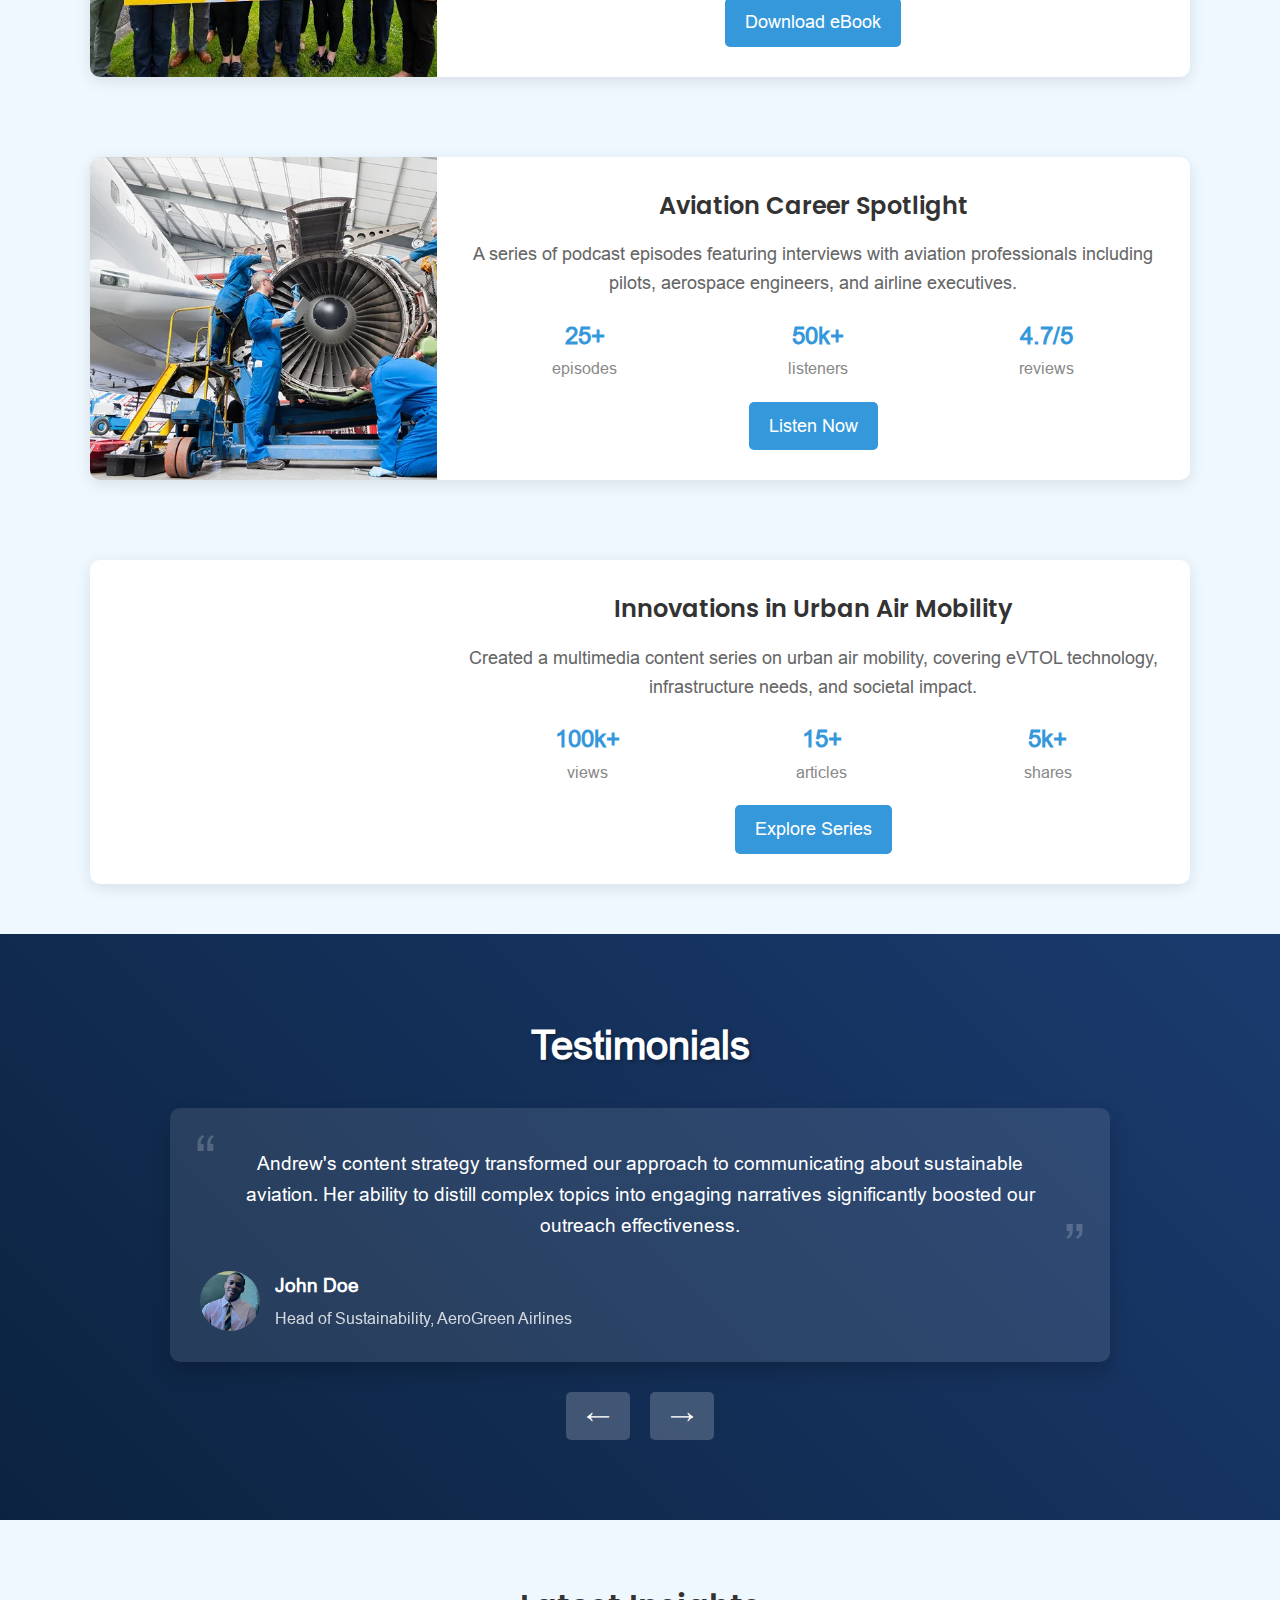
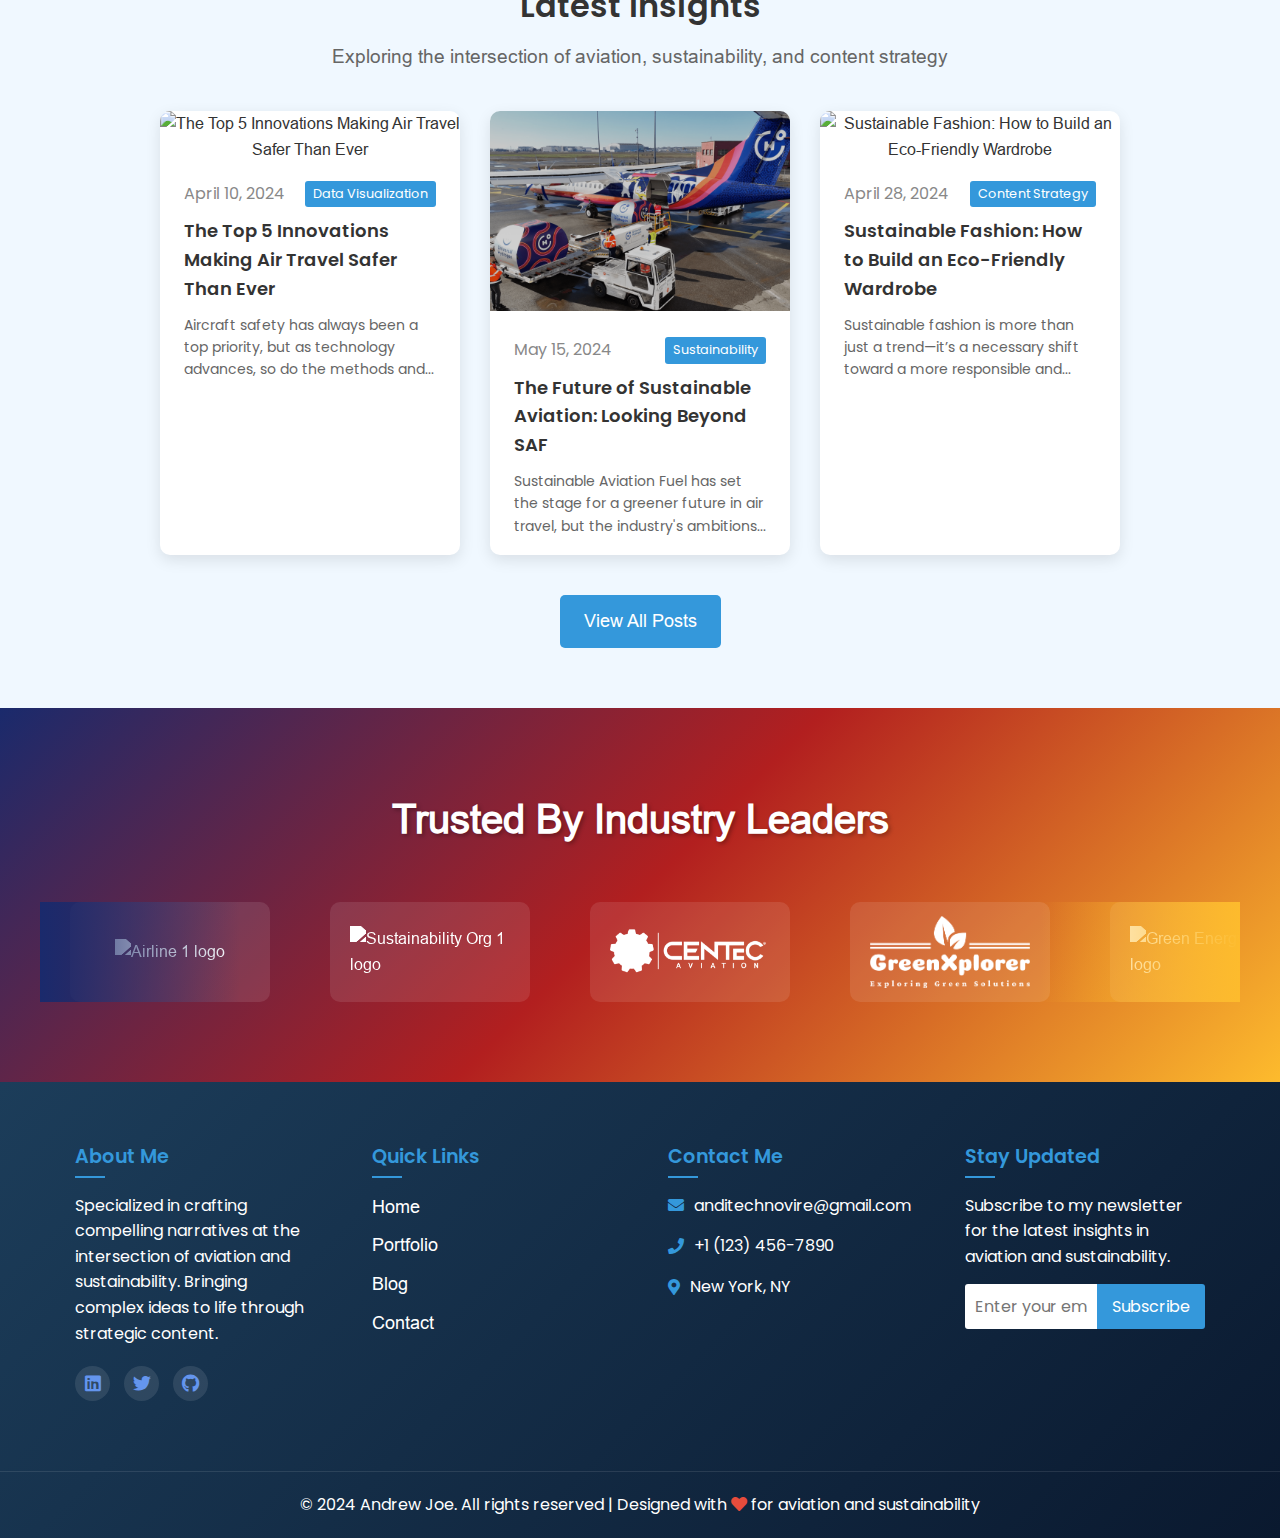
==== commit e883b1ee: "okay" ====
--- a/index.html
+++ b/index.html
@@ -167,7 +167,7 @@
           <h3 id="project-title"></h3>
           <p id="project-description"></p>
           <div id="project-stats"></div>
-          <div id="project-excerpt"></div>
+          <a id="project-cta" href="#" target="_blank" class="project-cta-button">Read More</a> <!-- New CTA Button -->
         </div>
         <img id="project-image" src="" alt="Project Image">
         <button id="close-details">&times;</button>
--- a/Styles/Styles.css
+++ b/Styles/Styles.css
@@ -14,7 +14,7 @@
   }
   @font-face {
     font-family: 'OpenSauceOne-Bold'; 
-    src: url('OpenSauceOne-Bold.woff');
+    src: url('OpenSauceOne-Bold\ \(1\).woff');
   }
   @font-face {
     font-family: 'Poppins-semibold'; 
@@ -325,7 +325,7 @@
       transform: translateX(0);
     }
     .navbar {
-      padding: 18px;
+      padding: 15.5px;
   }
 
   }
@@ -681,12 +681,42 @@
   left: 50%;
   transform: translate(-50%, -50%);
   background: white;
+  background: linear-gradient(135deg, #f5f7fa 0%, #c3cfe2 100%);
   padding: 20px;
   border-radius: 10px;
   box-shadow: 0 0 20px rgba(0,0,0,0.2);
   max-width: 800px;
   width: 90%;
   display: flex;
+}
+
+#project-title {
+  font-size: 24px;
+  color: #2c3e50;
+  margin-bottom: 10px;
+  font-family: 'Poppins-semibold';
+}
+
+#project-description {
+font-size: 18px;
+color: #34495e;
+/*margin-bottom: 20px; */
+}
+
+#project-excerpt {
+font-size: 16px;
+color: #34495e;
+/* font-style: italic; */
+/* margin-bottom: 20px; */
+}
+
+#project-stats {
+  display: flex;
+  justify-content: space-around;
+  margin-bottom: 5px;
+  /*background: rgba(255, 255, 255, 0.6);*/
+  padding: 15px;
+  border-radius: 10px;
 }
 
 #project-details.hidden {
@@ -724,6 +754,10 @@
     flex-direction: column;
   }
 
+  #project-info{
+    padding: 0;
+  }
+
   #project-image {
     max-width: 100%;
     margin-top: 20px;
@@ -910,9 +944,7 @@
   margin-bottom: 10px;
   font-family: 'Poppins Regular';
 }
-h3#project-title {
-  font-family: 'Poppins-semibold';
-}
+
 text{
   font-family: 'Poppins-semibold';;
 }
@@ -1126,6 +1158,7 @@
   
   .footer-section {
     margin-bottom: 30px;
+    max-width: 100%;
   }
 }
 @media (max-width: 480px) {
@@ -1206,18 +1239,19 @@
     z-index: 1000;
   }
 
+  
   #project-image {
     max-width: 100%;
     height: 200px;
     object-fit: cover;
   }
 
-  #project-info {
+  /*#project-info {
     padding: 20px;
     overflow-y: auto;
     flex-grow: 1;
   }
-
+*/
   #close-details {
     position: fixed;
     top: 10px;
@@ -1542,3 +1576,35 @@
       height: 40px;
   }
 }
+
+.stat-item1 {
+    display: flex;
+    flex-direction: column;
+    align-items: center;
+    padding: 10px;
+    border: 1px solid #e0e0e0; /* Optional: Adds a border around each stat item */
+    border-radius: 5px; /* Optional: Rounds the corners of the border */
+    background-color: #f9f9f9; /* Optional: Adds a light background color */
+    width: 40%;
+}
+
+.stat-label1 {
+    font-size: 16px; /* Smaller font size for the label */
+    color: #666; /* Lighter color for the label */
+    line-height: normal;
+    font-family: OpenSauceOne-Bold;
+}
+.project-cta-button {
+  display: inline-block;
+  margin: 10px 0;
+  padding: 8px 12px;
+  background-color: #3498db;
+  color: #fff;
+  text-align: center;
+  border-radius: 5px;
+  text-decoration: none;
+}
+
+.project-cta-button:hover {
+  background-color: #2980b9;
+}
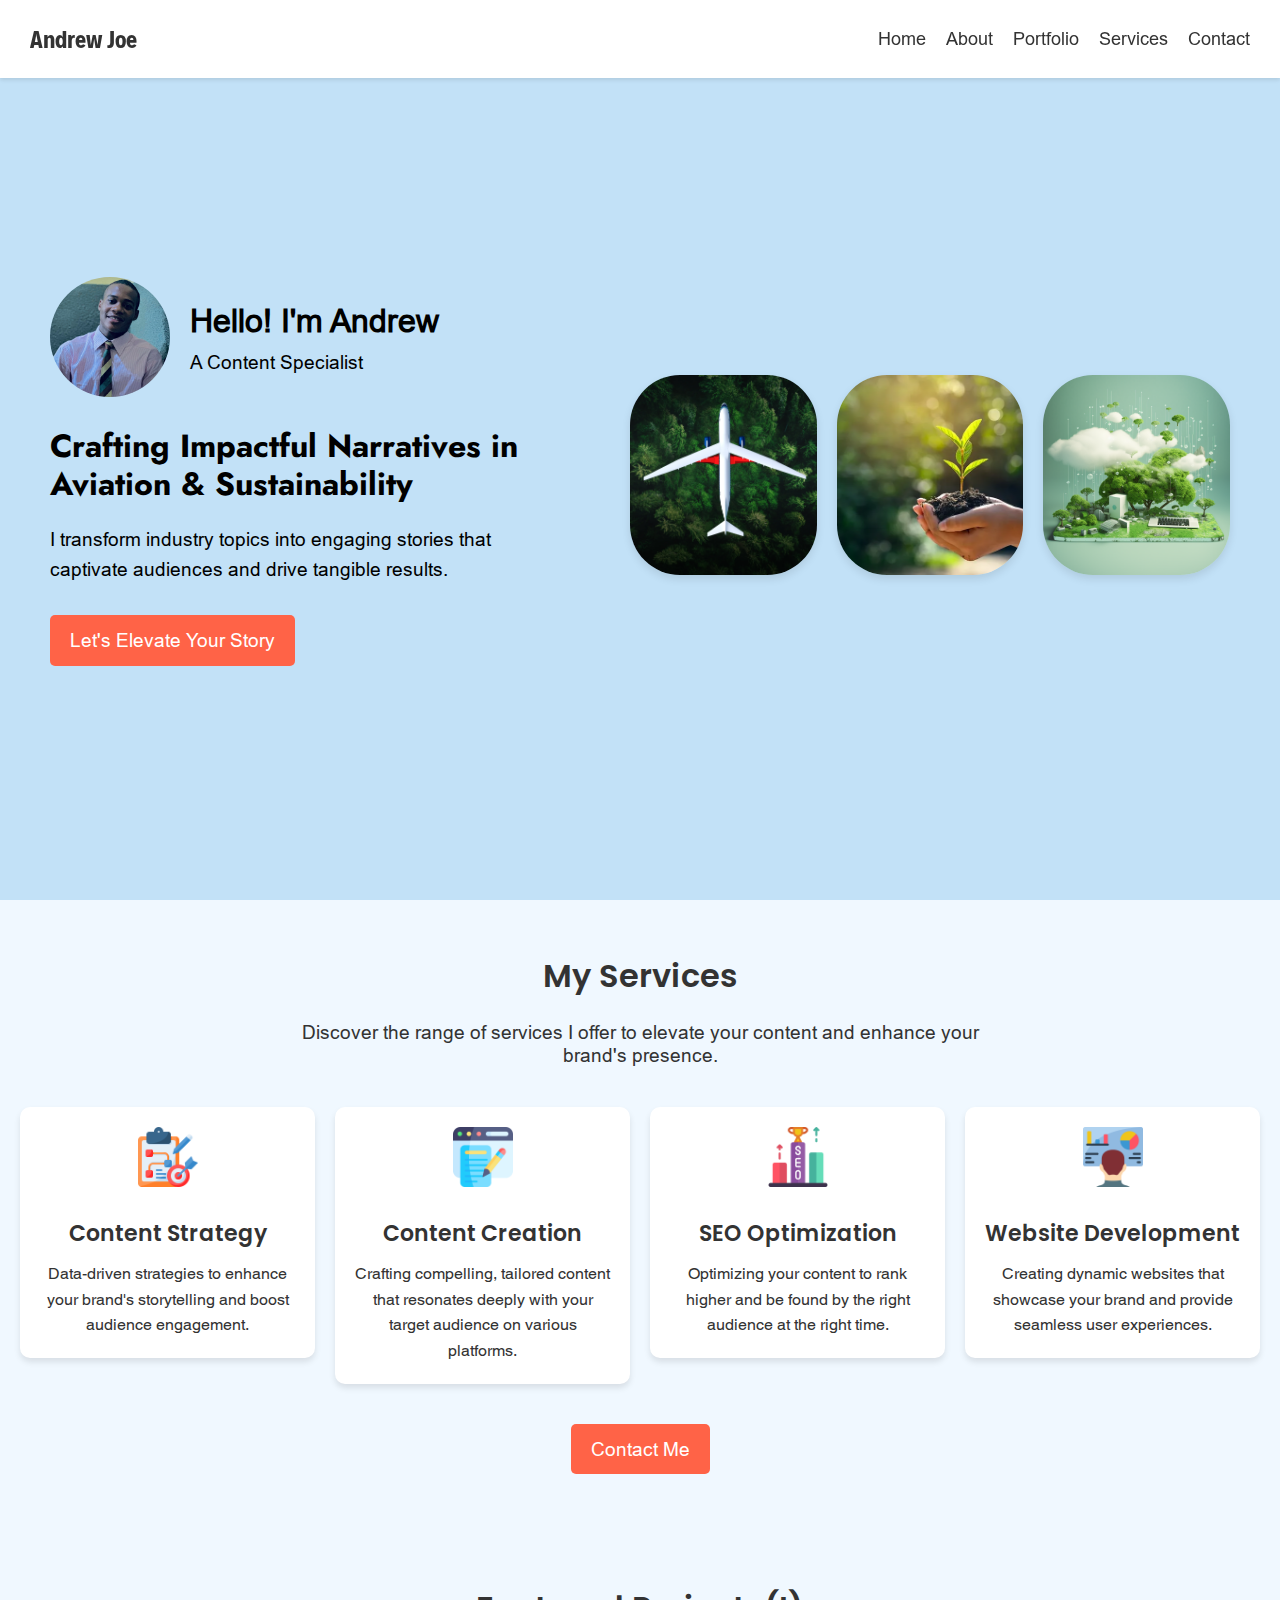
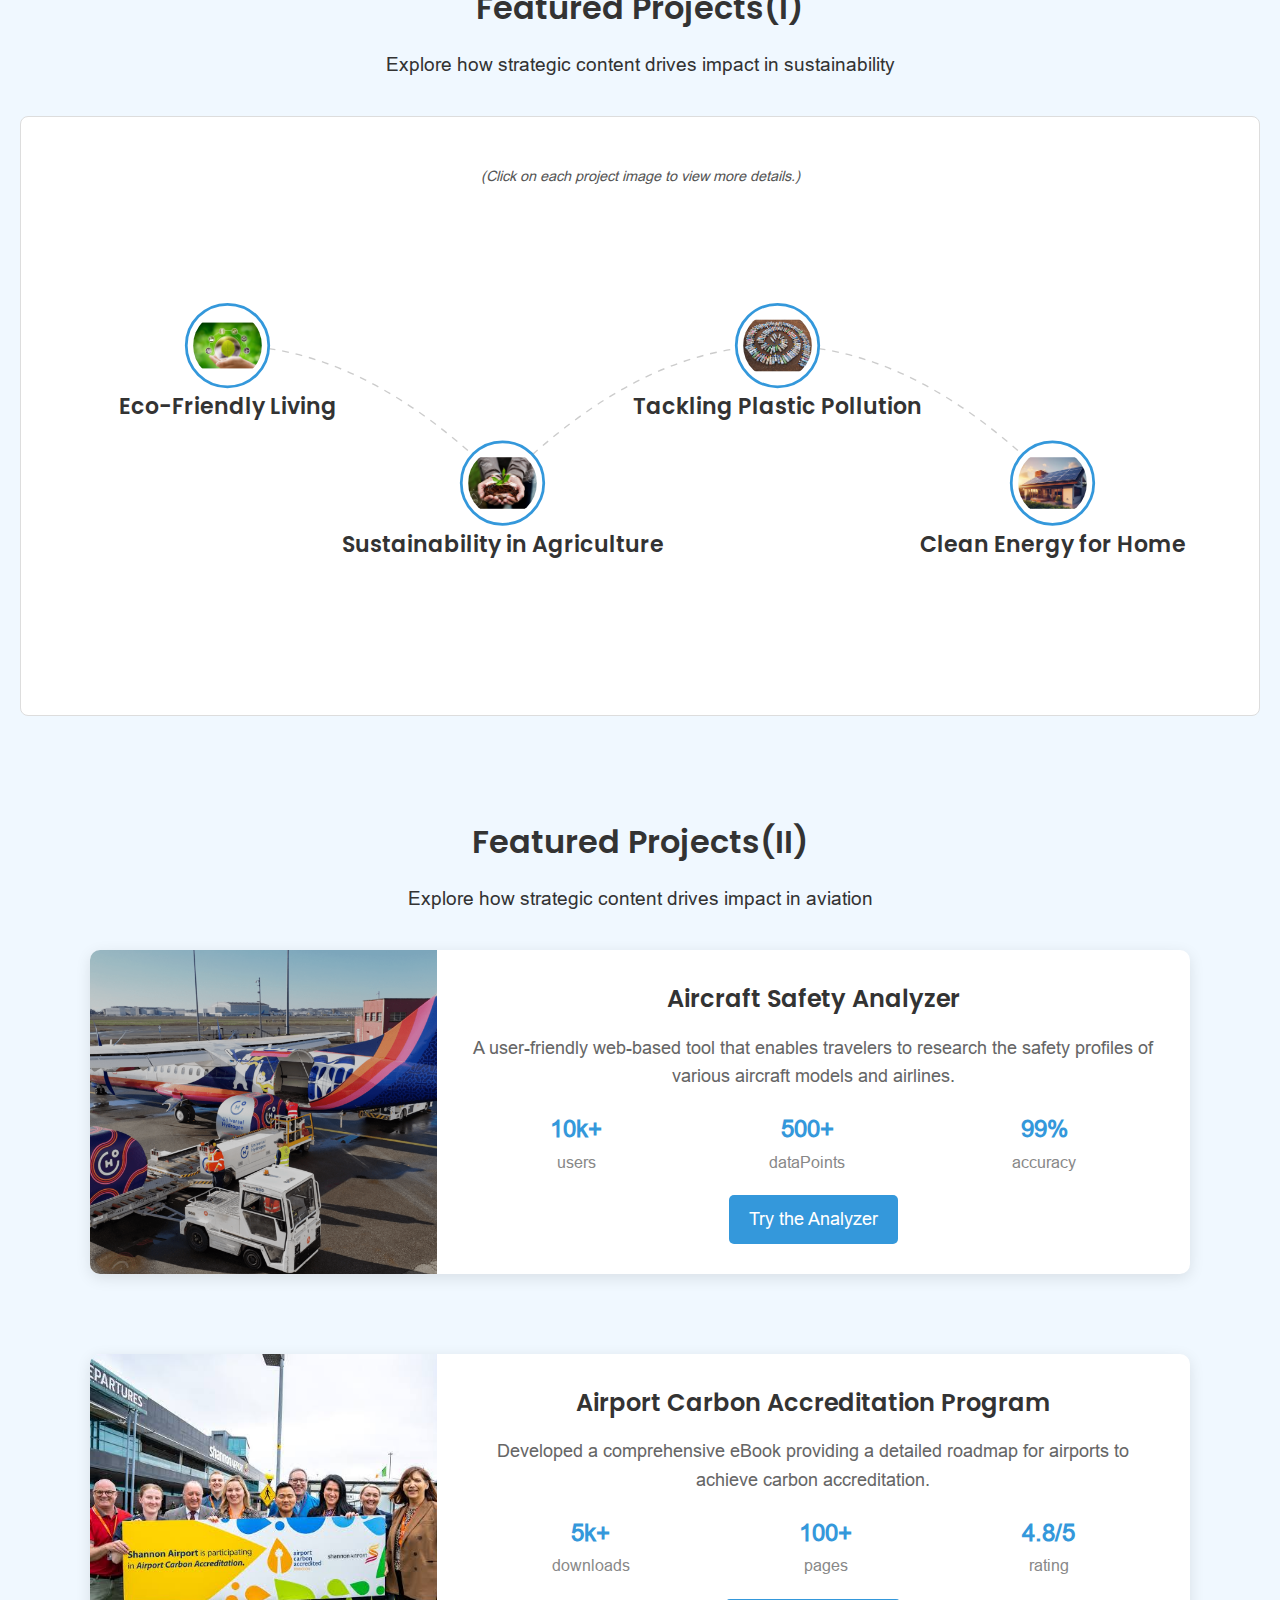
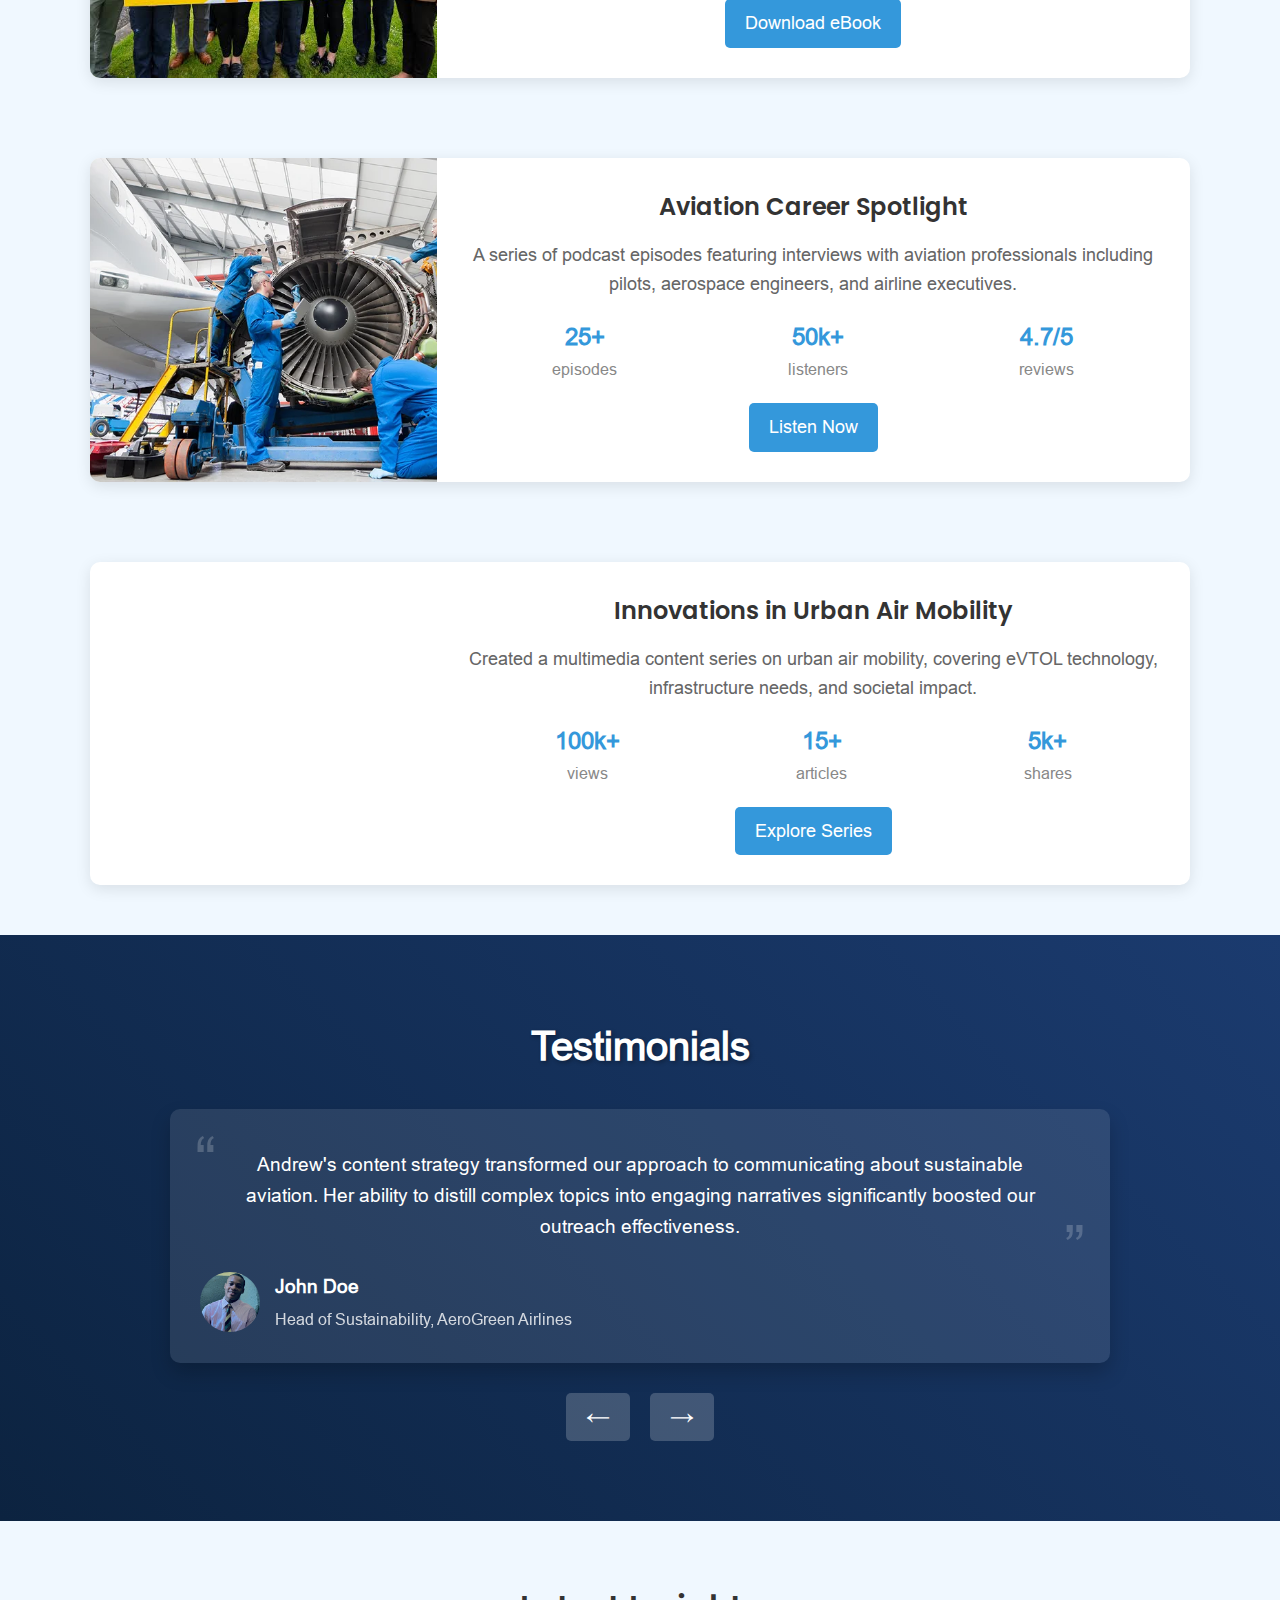
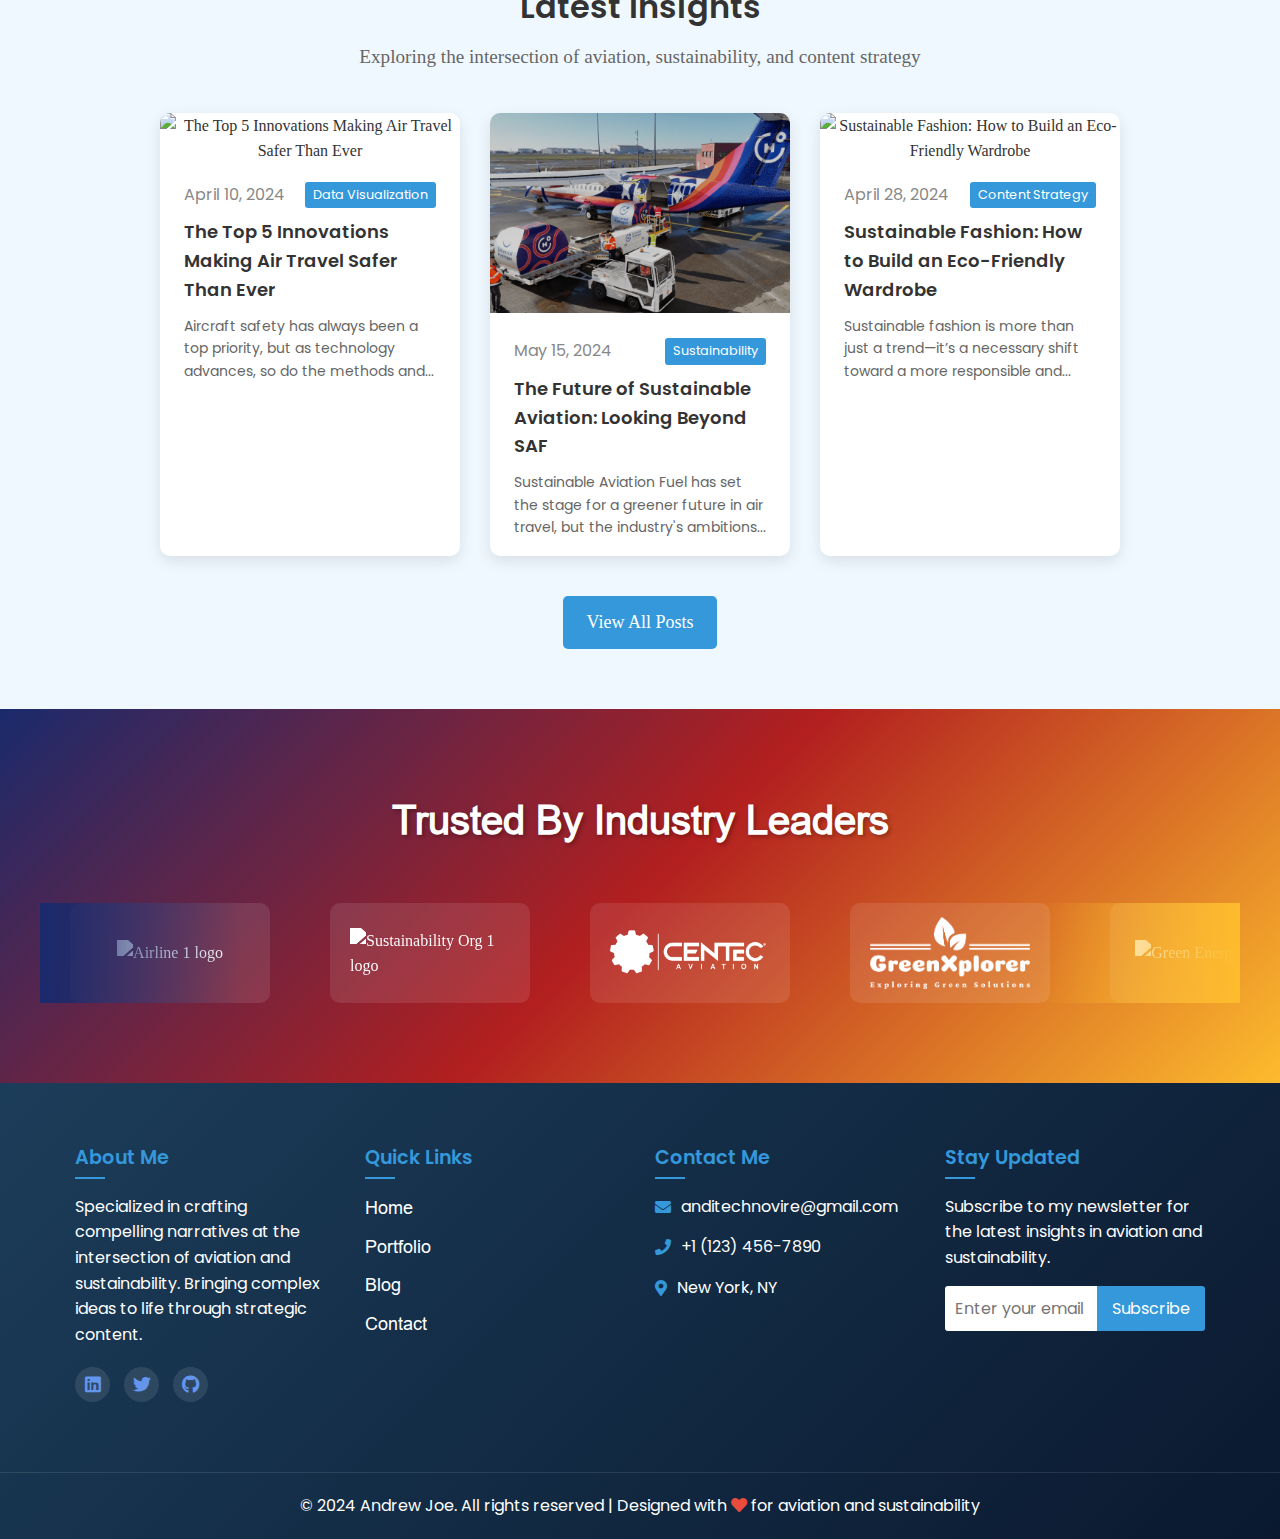
==== commit d8207bc0: "vv" ====
--- a/index.html
+++ b/index.html
@@ -52,7 +52,7 @@
         </div>
         <h2>Crafting Impactful Narratives in Aviation &amp; Sustainability</h2>
         <p>I transform industry topics into engaging stories that captivate audiences and drive tangible results.</p>
-        <a href="#portfolio" class="cta-button">Let's Elevate Your Story</a>
+        <a href="Contact.html" class="cta-button">Let's Elevate Your Story</a>
       </div>
       <div class="hero-visuals">
         <div class="flip-container" id="flip1">
@@ -106,48 +106,53 @@
     </section>
     -->
     <section class="services">
-        <div class="services-intro">
-          <h2>My Services</h2>
-          <p class="sec-des">Discover the range of services I offer to elevate your content and enhance your brand's presence.</p>
-        </div>
-        <div class="service-grid">
-          <div class="service-item">
-            <div class="service-icon">
-              <!-- Icon or image representing Content Strategy -->
+      <div class="services-intro">
+        <h2>My Services</h2>
+        <p class="sec-des">Discover the range of services I offer to elevate your content and enhance your brand's presence.</p>
+      </div>
+      <div class="service-grid">
+        <a href="content-strategy.html" class="service-link">
+          <div class="service-item">
+            <div class="service-icon">
               <img src="images/content strategy icon.png" alt="Content Strategy Icon">
             </div>
             <h3>Content Strategy</h3>
             <p>Data-driven strategies to enhance your brand's storytelling and boost audience engagement.</p>
           </div>
-          <div class="service-item">
-            <div class="service-icon">
-              <!-- Icon or image representing Content Creation -->
+        </a>
+        <a href="content-creation.html" class="service-link">
+          <div class="service-item">
+            <div class="service-icon">
               <img src="images/content writing icon.png" alt="Content Creation Icon">
             </div>
             <h3>Content Creation</h3>
             <p>Crafting compelling, tailored content that resonates deeply with your target audience on various platforms.</p>
           </div>
-          <div class="service-item">
-            <div class="service-icon">
-              <!-- Icon or image representing SEO Optimization -->
+        </a>
+        <a href="seo-optimization.html" class="service-link">
+          <div class="service-item">
+            <div class="service-icon">
               <img src="images/Seo icon.png" alt="SEO Optimization Icon">
             </div>
             <h3>SEO Optimization</h3>
             <p>Optimizing your content to rank higher and be found by the right audience at the right time.</p>
           </div>
-          <div class="service-item">
-            <div class="service-icon">
-              <!-- Icon or image representing Storytelling -->
+        </a>
+        <a href="website-development.html" class="service-link">
+          <div class="service-item">
+            <div class="service-icon">
               <img src="images/storytelling icon.png" alt="Storytelling Icon">
             </div>
-            <h3>Website Development </h3>
+            <h3>Website Development</h3>
             <p>Creating dynamic websites that showcase your brand and provide seamless user experiences.</p>
           </div>
-        </div>
-        <div class="services-cta">
-          <a href="contact.html" class="cta-button">Contact Us</a>
-        </div>
-      </section>
+        </a>
+      </div>
+      <div class="services-cta">
+        <a href="contact.html" class="cta-button">Contact Me</a>
+      </div>
+    </section>
+    
     <!--<div class="portfolio-filters">
       <button class="filter-btn active" data-category="all">All</button>
       <button class="filter-btn" data-category="content-strategy">Content Strategy</button>
--- a/Styles/Styles.css
+++ b/Styles/Styles.css
@@ -59,7 +59,6 @@
     line-height: 1.6;
     color: #333;
     background-color: #f0f8ff;
-    font-family: Arial;
   }
 
   p {
@@ -81,6 +80,7 @@
     width: 100%;
     top: 0;
     z-index: 1000;
+    font-family: 'Arial';
   }
   
   .logo a {
@@ -94,6 +94,8 @@
     list-style: none;
     display: flex;
     gap: 20px;
+    margin: 0;
+
   }
   
   .nav-links a {
@@ -133,6 +135,7 @@
   .hero-content {
     max-width: 600px;
     max-width: 520px;
+    font-family: 'Arial';
   }
   
   .hero h2 {
@@ -158,6 +161,7 @@
     border-radius: 5px;
     overflow: hidden;
     transition: background-color 0.3s ease;
+    font-family: Arial, Helvetica, sans-serif;
   }
   
   .cta-button:hover {
@@ -606,7 +610,14 @@
   .services-cta {
     margin-top: 40px;
   }
-
+  .service-link {
+    text-decoration: none;
+    color: inherit;
+  }
+  
+  .service-link:hover .service-item {
+    transform: translateY(-10px);
+  }
   /* Portfolio Section Styling */
 .portfolio-section {
   padding: 60px 20px;
@@ -1018,7 +1029,6 @@
 .footer-section {
   flex: 1;
   margin-bottom: 30px;
-  max-width: 270px;
   padding: 0 15px;
 }
 
@@ -1283,6 +1293,7 @@
   font-size: 2.5rem;
   margin-bottom: 50px;
   text-shadow: 2px 2px 4px rgba(0,0,0,0.3);
+  font-family: Arial, Helvetica, Poppins-semibold;
 }
 
 .trust-container {
@@ -1397,6 +1408,7 @@
   background: linear-gradient(45deg, #0c2340, #1b3b6f);
   padding: 80px 0;
   color: #fff;
+  font-family: 'Arial';
 }
 
 #client-testimonials h2 {
@@ -1592,7 +1604,7 @@
     font-size: 16px; /* Smaller font size for the label */
     color: #666; /* Lighter color for the label */
     line-height: normal;
-    font-family: OpenSauceOne-Bold;
+  
 }
 .project-cta-button {
   display: inline-block;
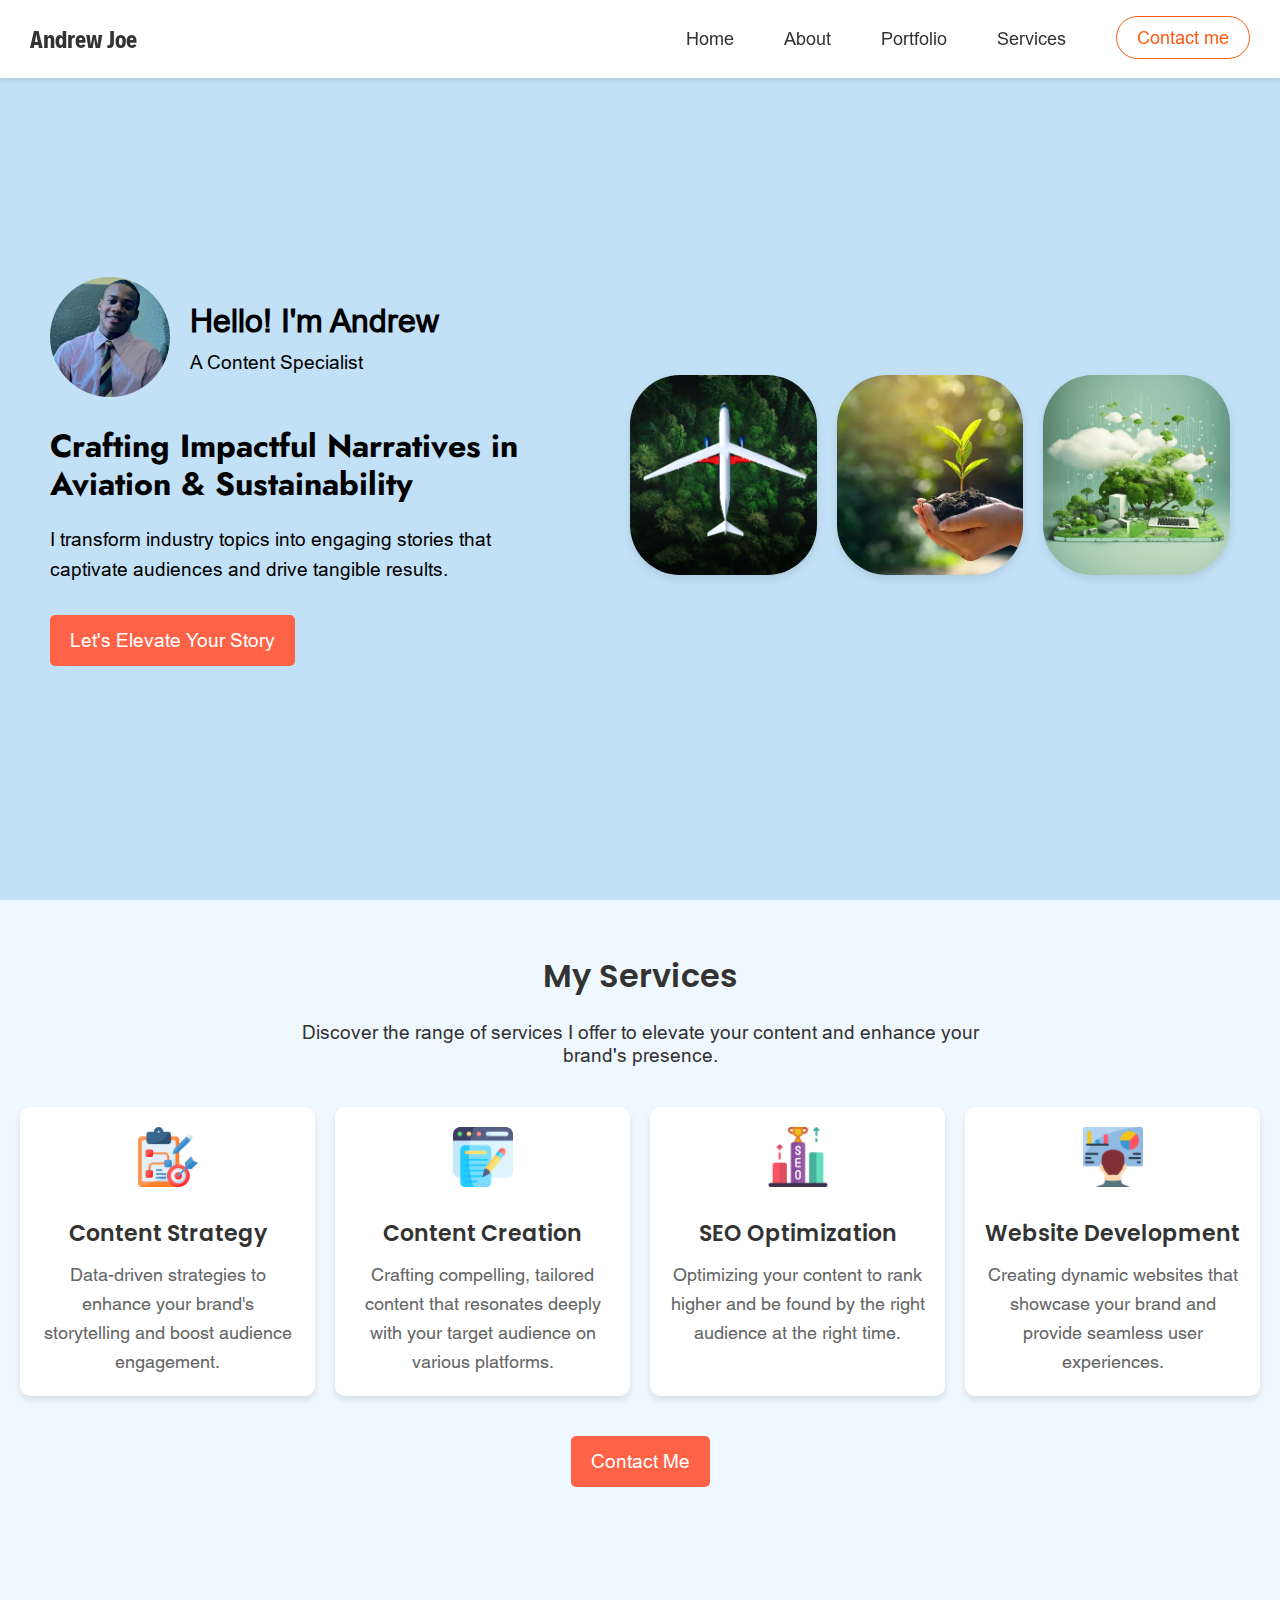
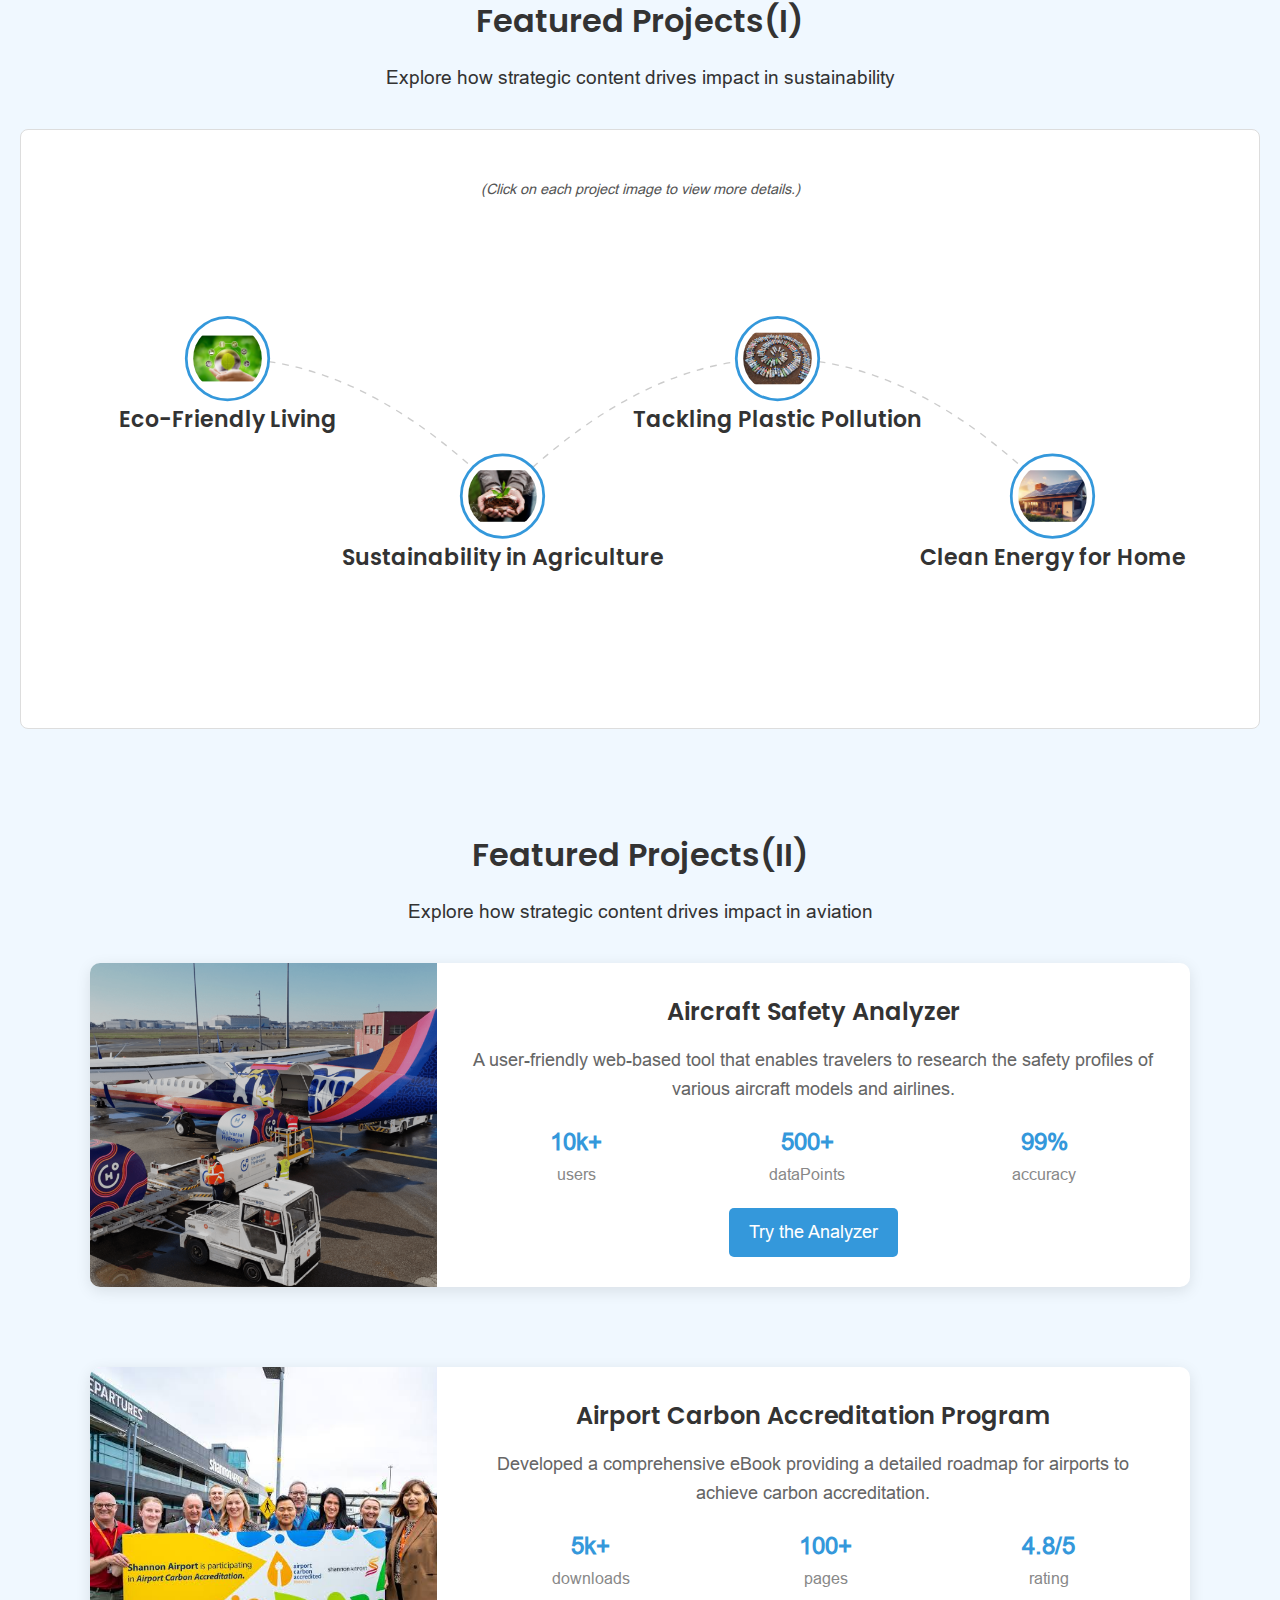
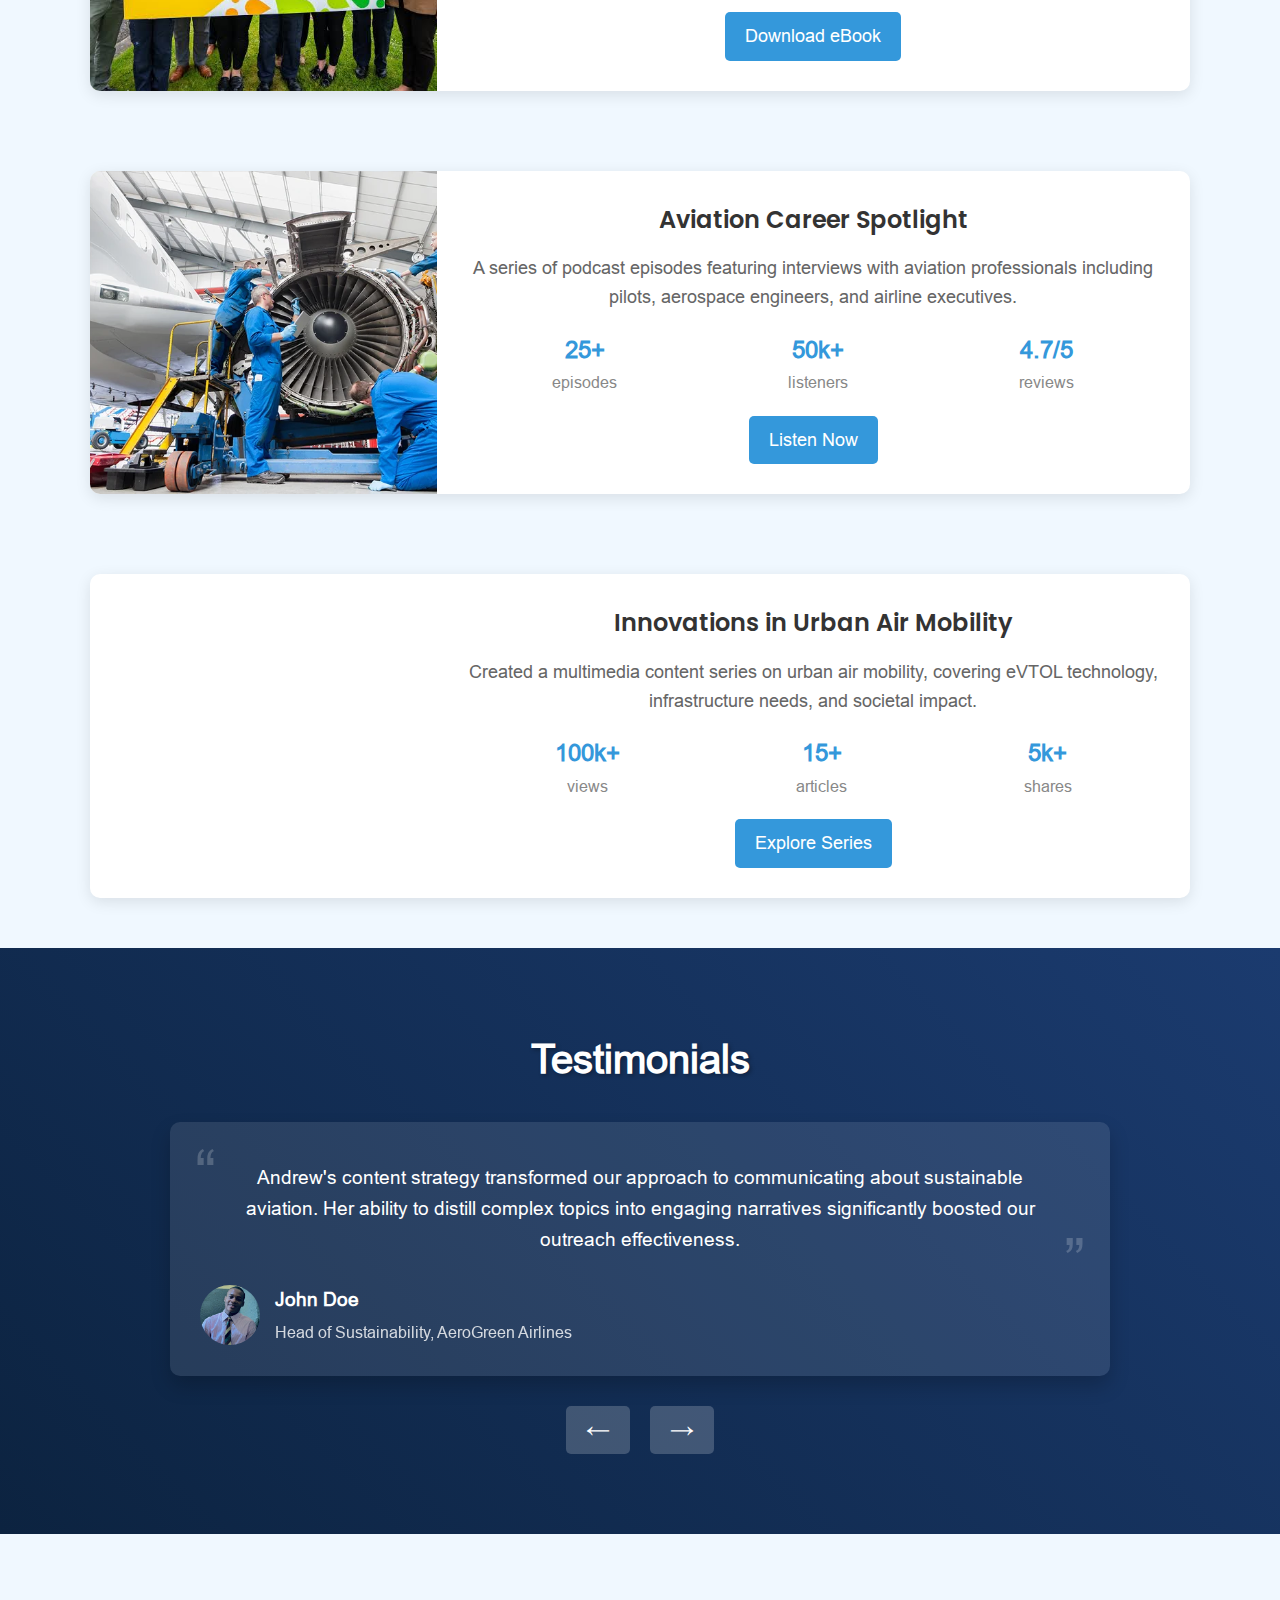
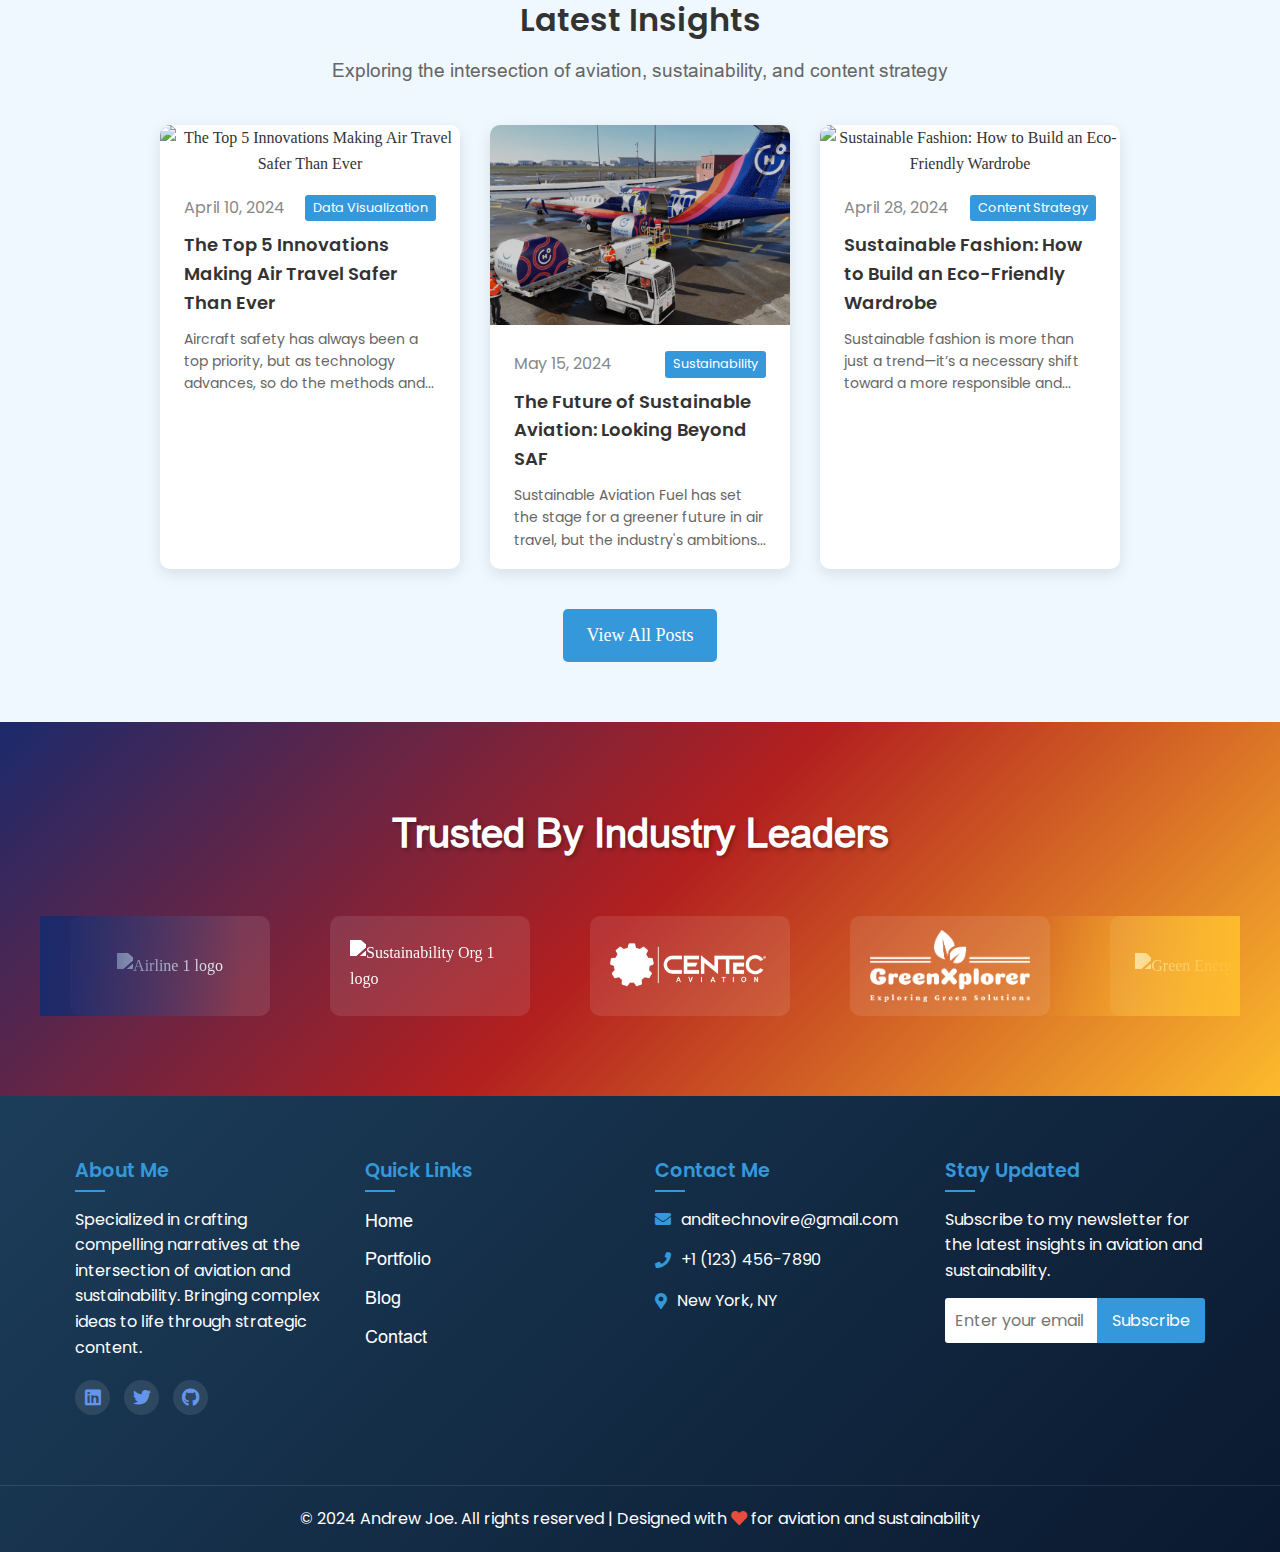
==== commit aec036dc: "vvg" ====
--- a/index.html
+++ b/index.html
@@ -36,7 +36,7 @@
             <li><a href="about.html">About</a></li>
             <li><a href="#portfolio">Portfolio</a></li>
             <li><a href="#services">Services</a></li>
-            <li><a href="Contact.html">Contact</a></li>
+            <li class="nav-button-wrapper"><a href="Contact.html" class="nav-menu-button w-button">Contact me</a></li>
           </ul>
         </nav>
       </header>
@@ -120,7 +120,7 @@
             <p>Data-driven strategies to enhance your brand's storytelling and boost audience engagement.</p>
           </div>
         </a>
-        <a href="content-creation.html" class="service-link">
+        <a href="Content-creation.html" class="service-link">
           <div class="service-item">
             <div class="service-icon">
               <img src="images/content writing icon.png" alt="Content Creation Icon">
--- a/Styles/Styles.css
+++ b/Styles/Styles.css
@@ -93,7 +93,7 @@
   .nav-links {
     list-style: none;
     display: flex;
-    gap: 20px;
+    gap: 50px;
     margin: 0;
 
   }
@@ -107,7 +107,7 @@
   .nav-links a:hover {
     color: #e74c3c;
   }
-  
+
   /* Hero Section Styles */
   .hero {
     display: flex;
@@ -372,6 +372,20 @@
   }
   
 /* Mobile View */
+@media (min-width: 1278px) {
+
+.nav-menu-button {
+  border: 1px solid #fc5b15;
+  color: #fc5b15 !important;
+  background-color: rgba(0, 0, 0, 0);
+  border-radius: 40px;
+  padding: 10px 20px;
+  font-size: 18px;
+  line-height: 1.4;
+  transition: background-color .2s, color .3s;
+}
+
+}
 @media (max-width: 1278px) {
     /* Hero Section Styles */
     .hero {
@@ -913,6 +927,7 @@
   color: #666;
   margin-bottom: 40px;
   font-size: 1.2em;
+  font-family: Arial, Helvetica, sans-serif;
 }
 
 .blog-container {
@@ -1620,3 +1635,58 @@
 .project-cta-button:hover {
   background-color: #2980b9;
 }
+/* Ensure equal heights for service-item boxes */
+.service-grid {
+  display: grid;
+  grid-template-columns: repeat(auto-fit, minmax(250px, 1fr));
+  gap: 20px;
+  align-items: stretch; /* This makes all items the same height */
+}
+
+.service-item {
+  background-color: #fff;
+  border-radius: 10px;
+  padding: 20px;
+  box-shadow: 0 4px 6px rgba(0, 0, 0, 0.1);
+  display: flex;
+  flex-direction: column;
+  justify-content: space-between;
+  height: 100%; /* Make sure the item takes up the full height */
+  transition: transform 0.3s;
+}
+
+.service-item:hover {
+  transform: translateY(-10px);
+}
+
+.service-icon img {
+  width: 60px;
+  height: 60px;
+  margin-bottom: 20px;
+}
+
+.service-item h3 {
+  font-size: 22px;
+  margin-bottom: 10px;
+  font-family: 'Poppins-semibold';
+}
+
+.service-item p {
+  font-size: 18px;
+  font-family: helvetica;
+  flex-grow: 1;
+  color: #666;
+}
+
+/* Adjustments for smaller screens */
+@media (max-width: 768px) {
+  .service-grid {
+      grid-template-columns: 1fr 1fr;
+  }
+}
+
+@media (max-width: 480px) {
+  .service-grid {
+      grid-template-columns: 1fr;
+  }
+}
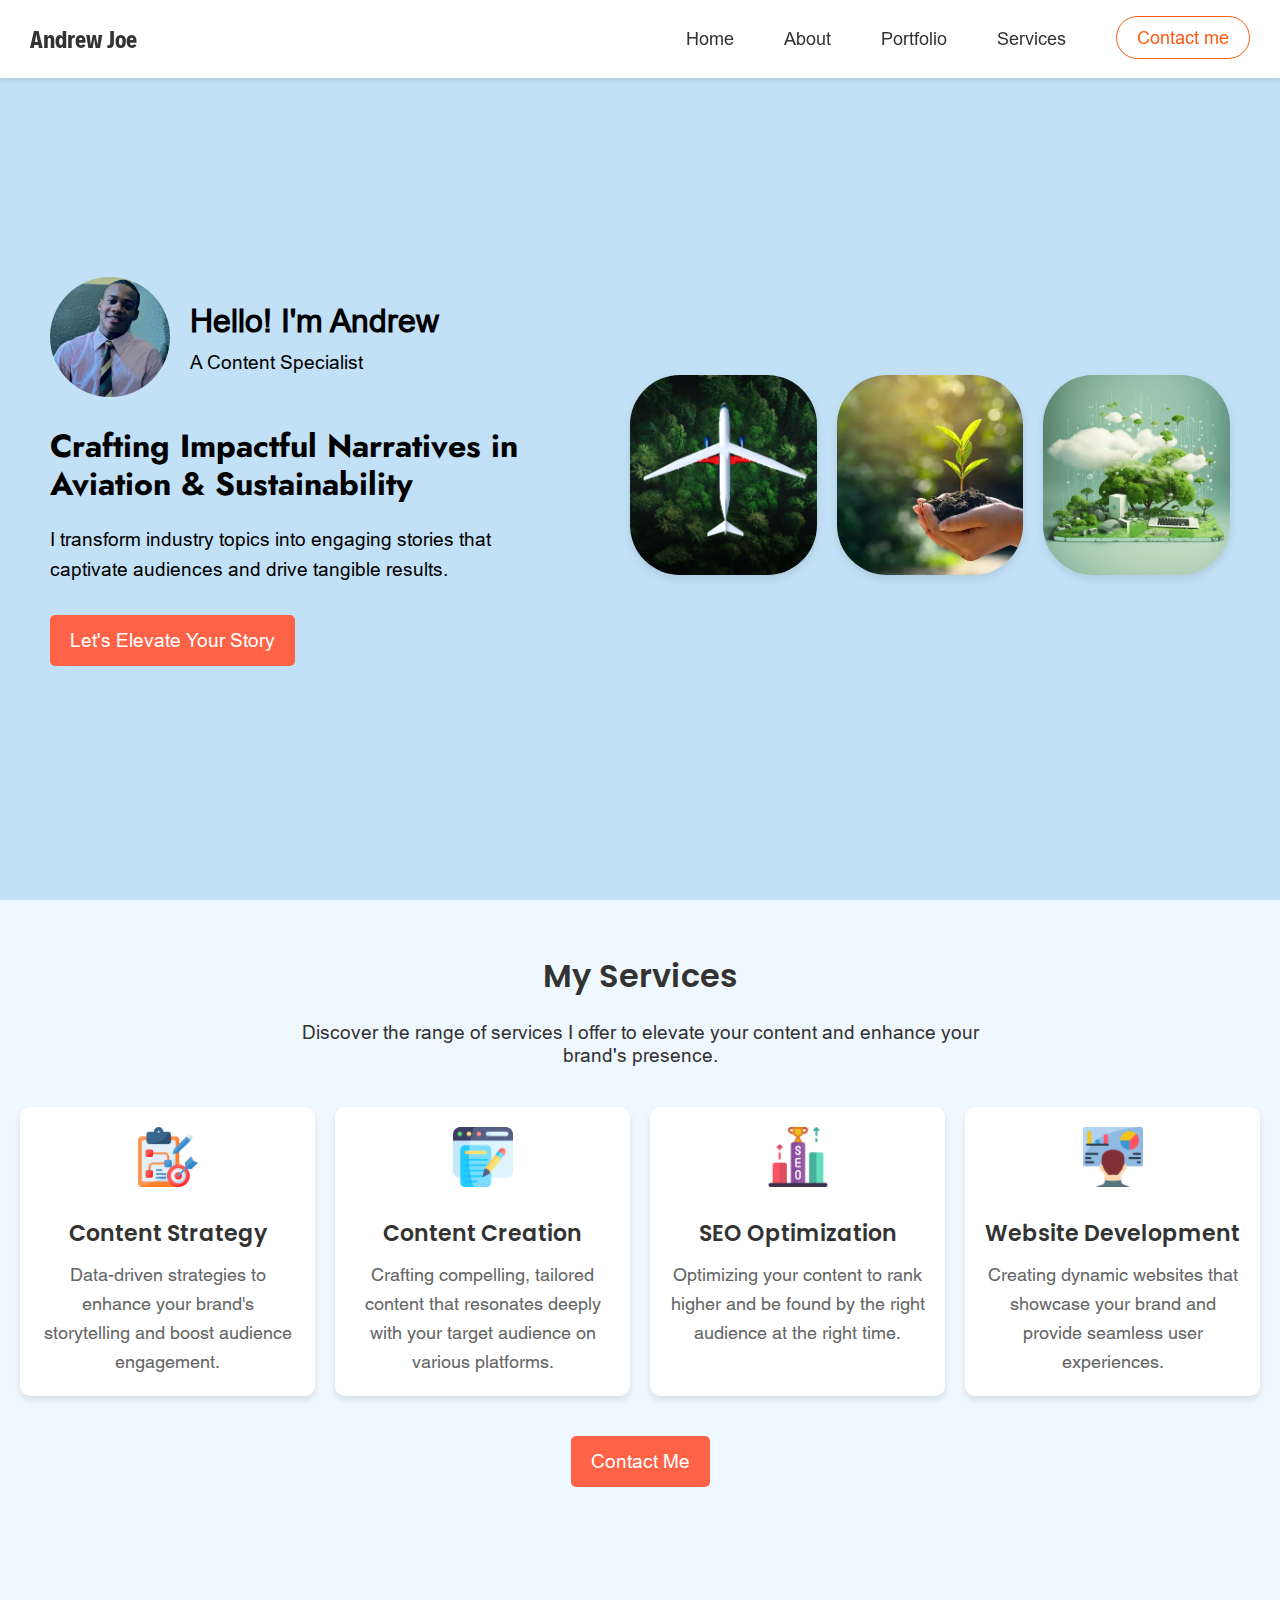
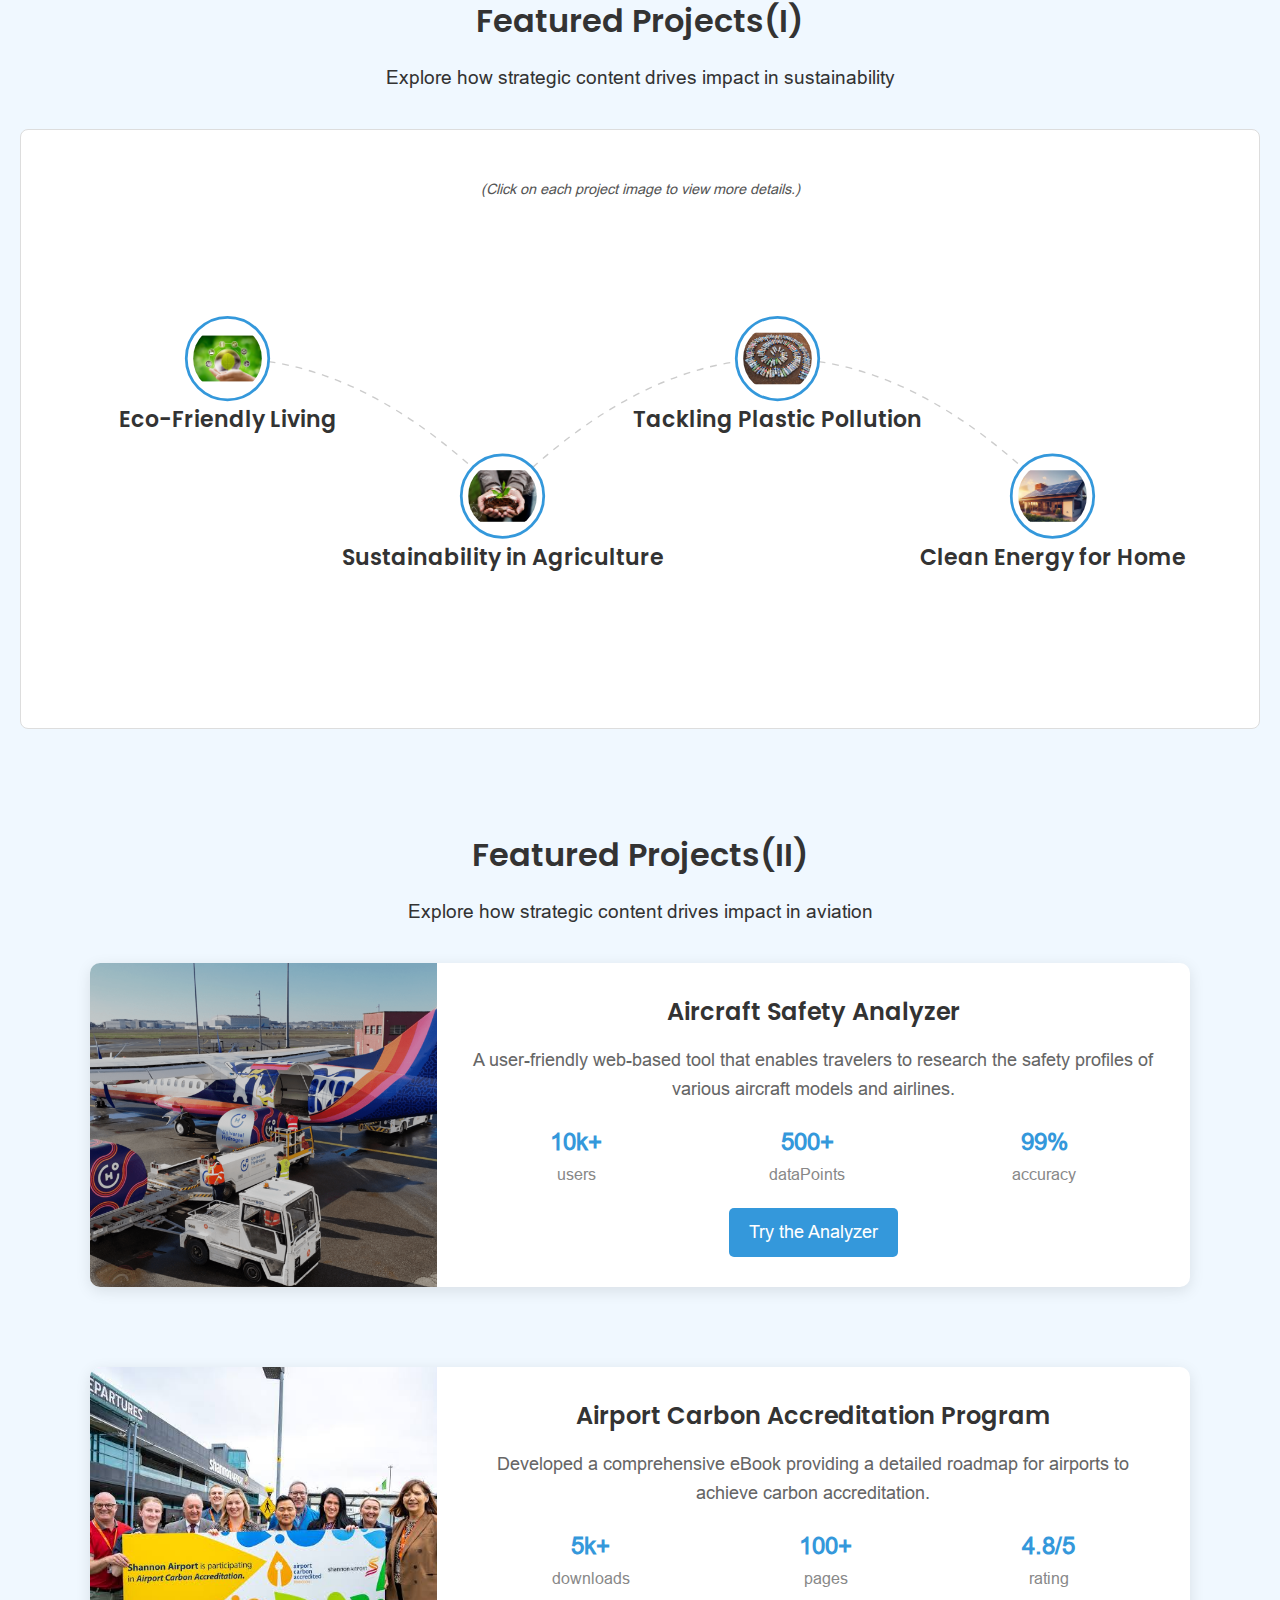
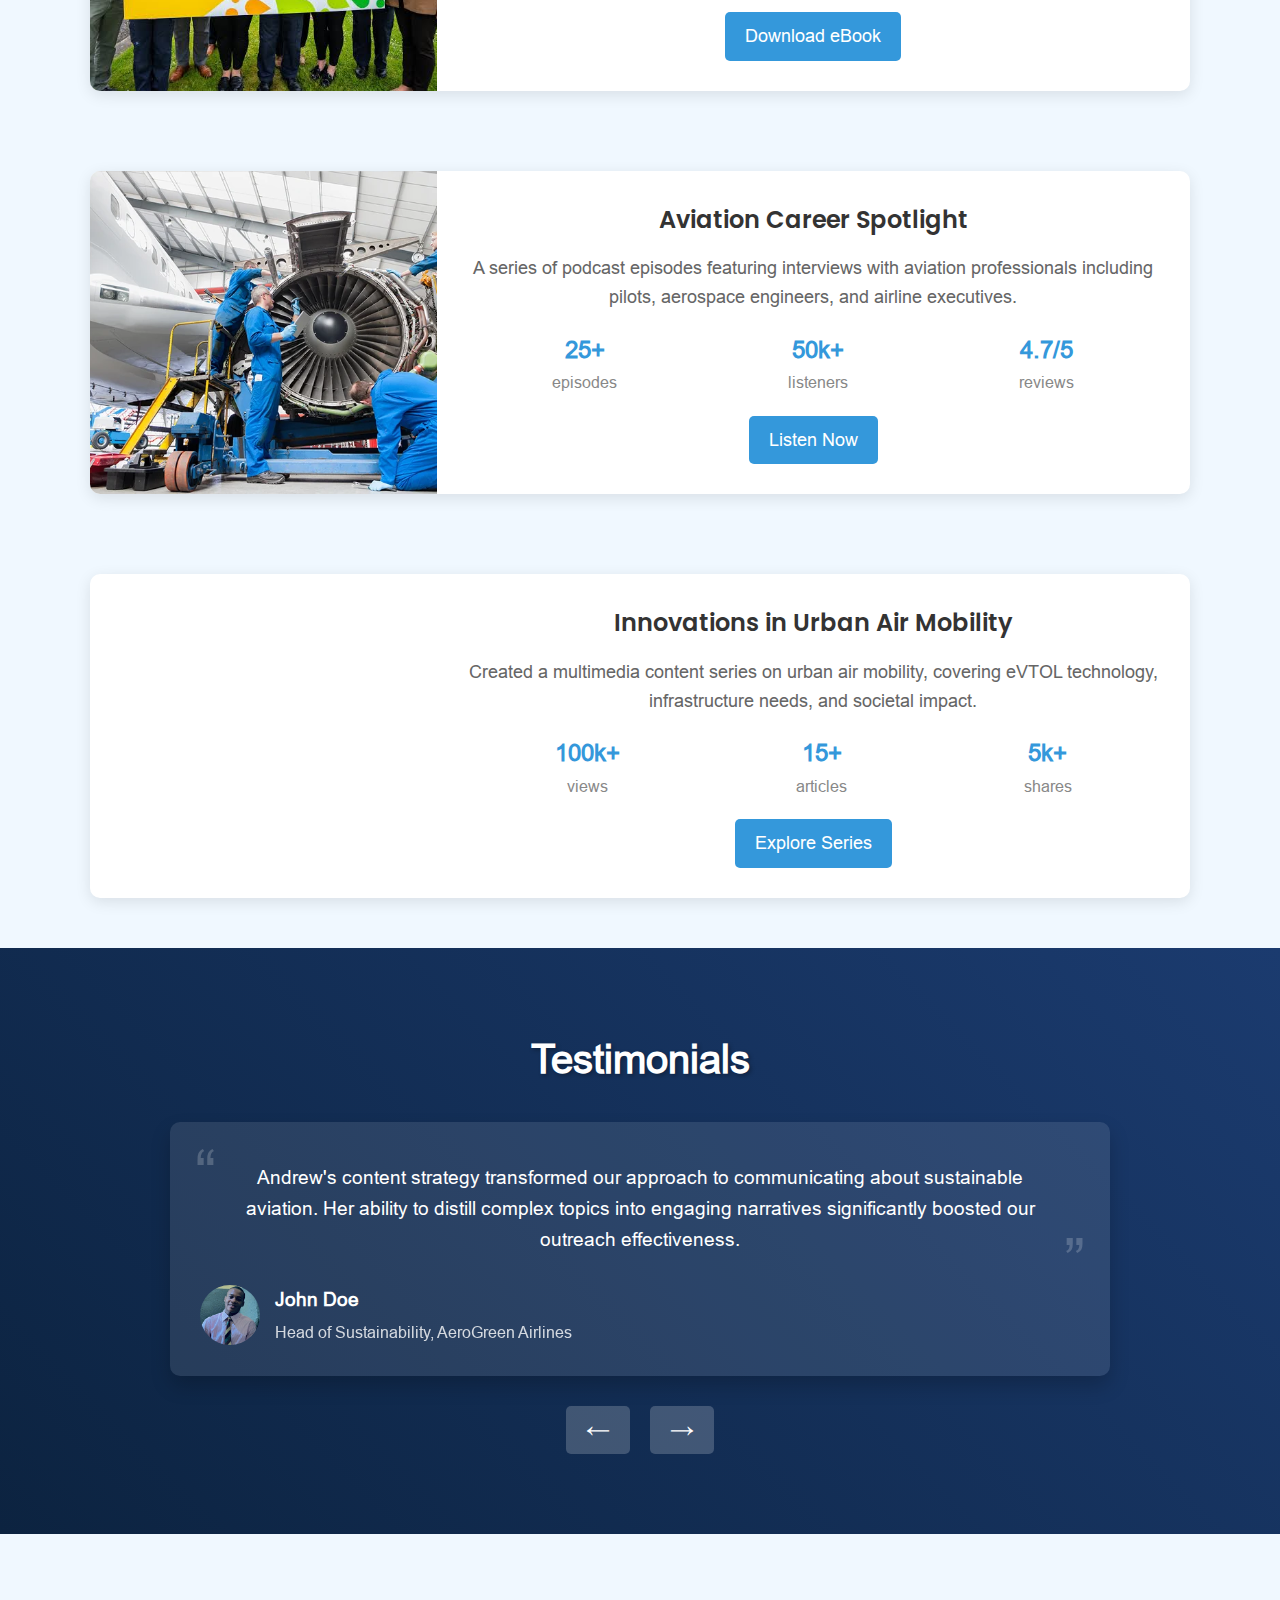
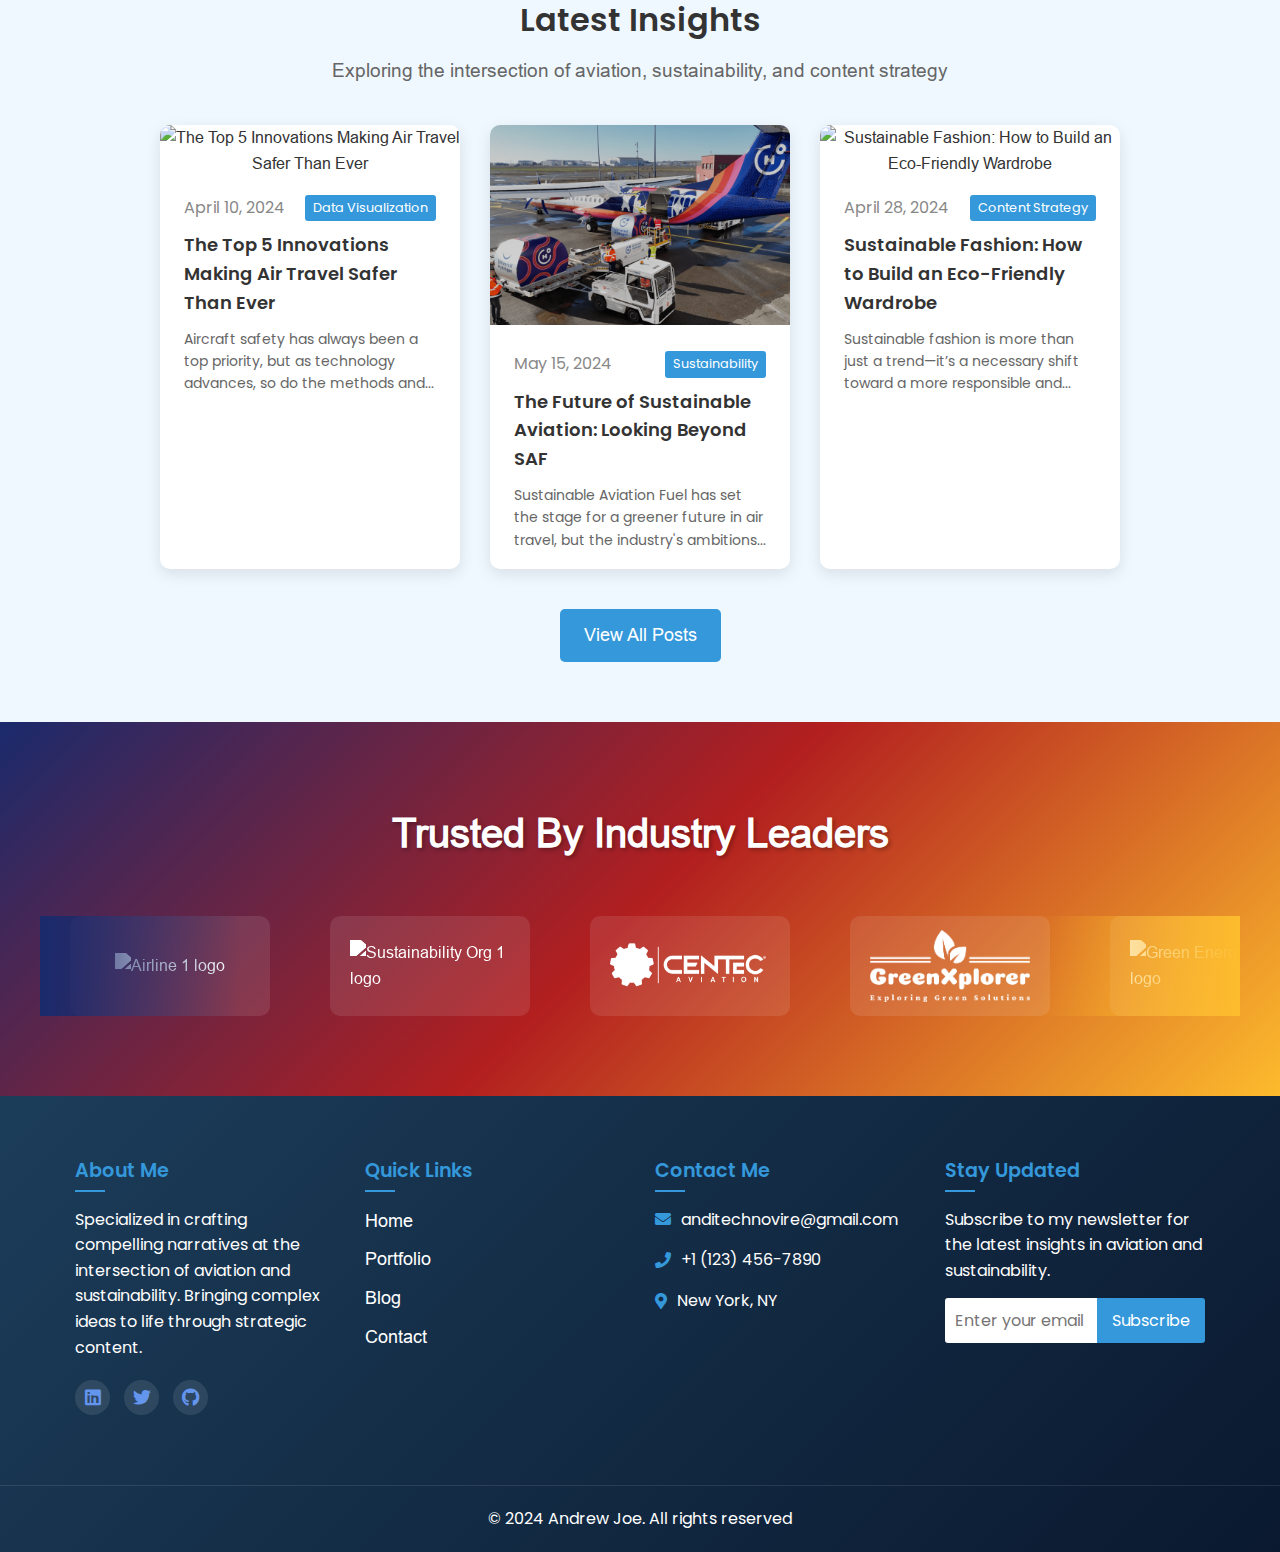
==== commit f6128d81: "fd" ====
--- a/index.html
+++ b/index.html
@@ -251,7 +251,7 @@
     </div>
   </div>
     <div class="footer-bottom">
-      © 2024 Andrew Joe. All rights reserved | Designed with <i class="fas fa-heart"></i> for aviation and sustainability
+      © 2024 Andrew Joe. All rights reserved<!--| Designed with <i class="fas fa-heart"></i> for aviation and sustainability-->
     </div>
   
   </footer>
--- a/Styles/Styles.css
+++ b/Styles/Styles.css
@@ -59,6 +59,7 @@
     line-height: 1.6;
     color: #333;
     background-color: #f0f8ff;
+    font-family: Arial, Helvetica, sans-serif;
   }
 
   p {
@@ -542,7 +543,10 @@
   .learn-more-btn:hover {
     background-color: #34495e;
   }
-
+  .nav-menu-button:hover {
+    background-color:  #fc5b15;
+    color: white !important;
+  }
   
  /* @media (max-width: 768px) {
     .about-container {
